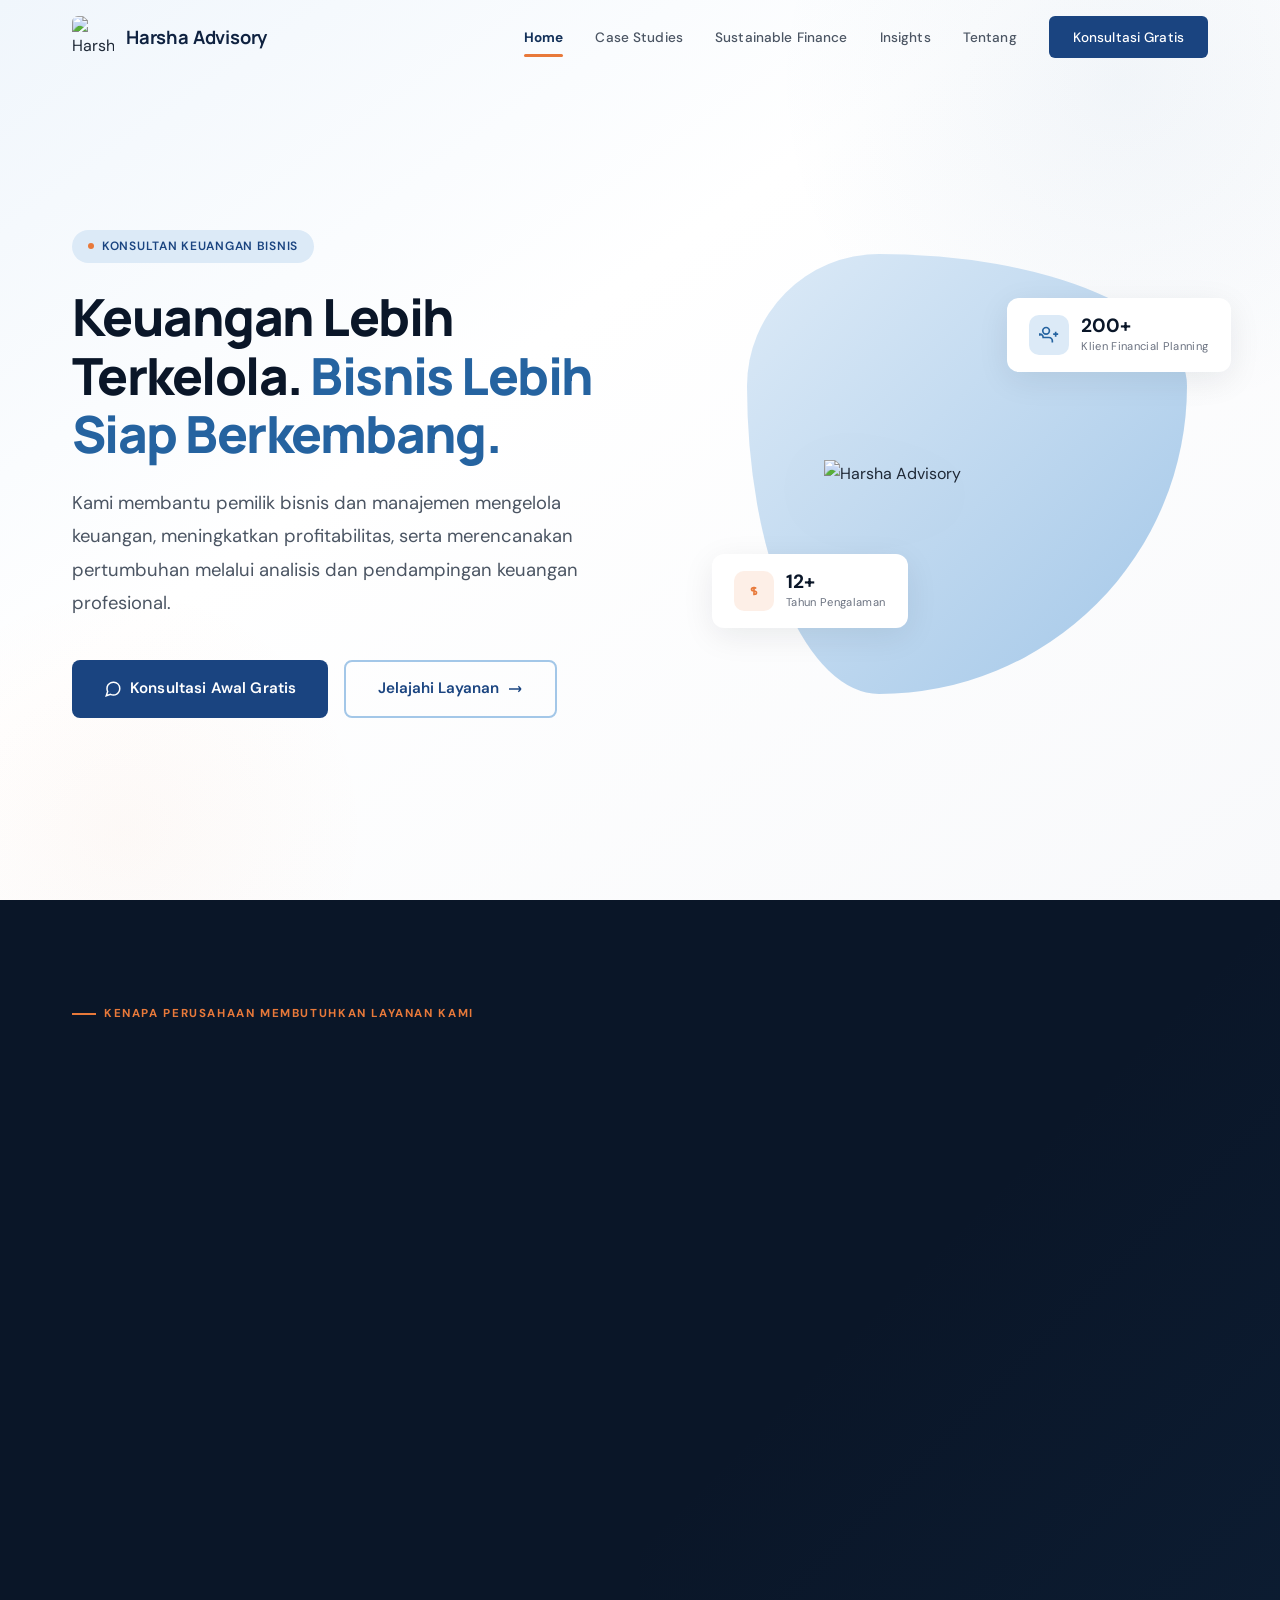
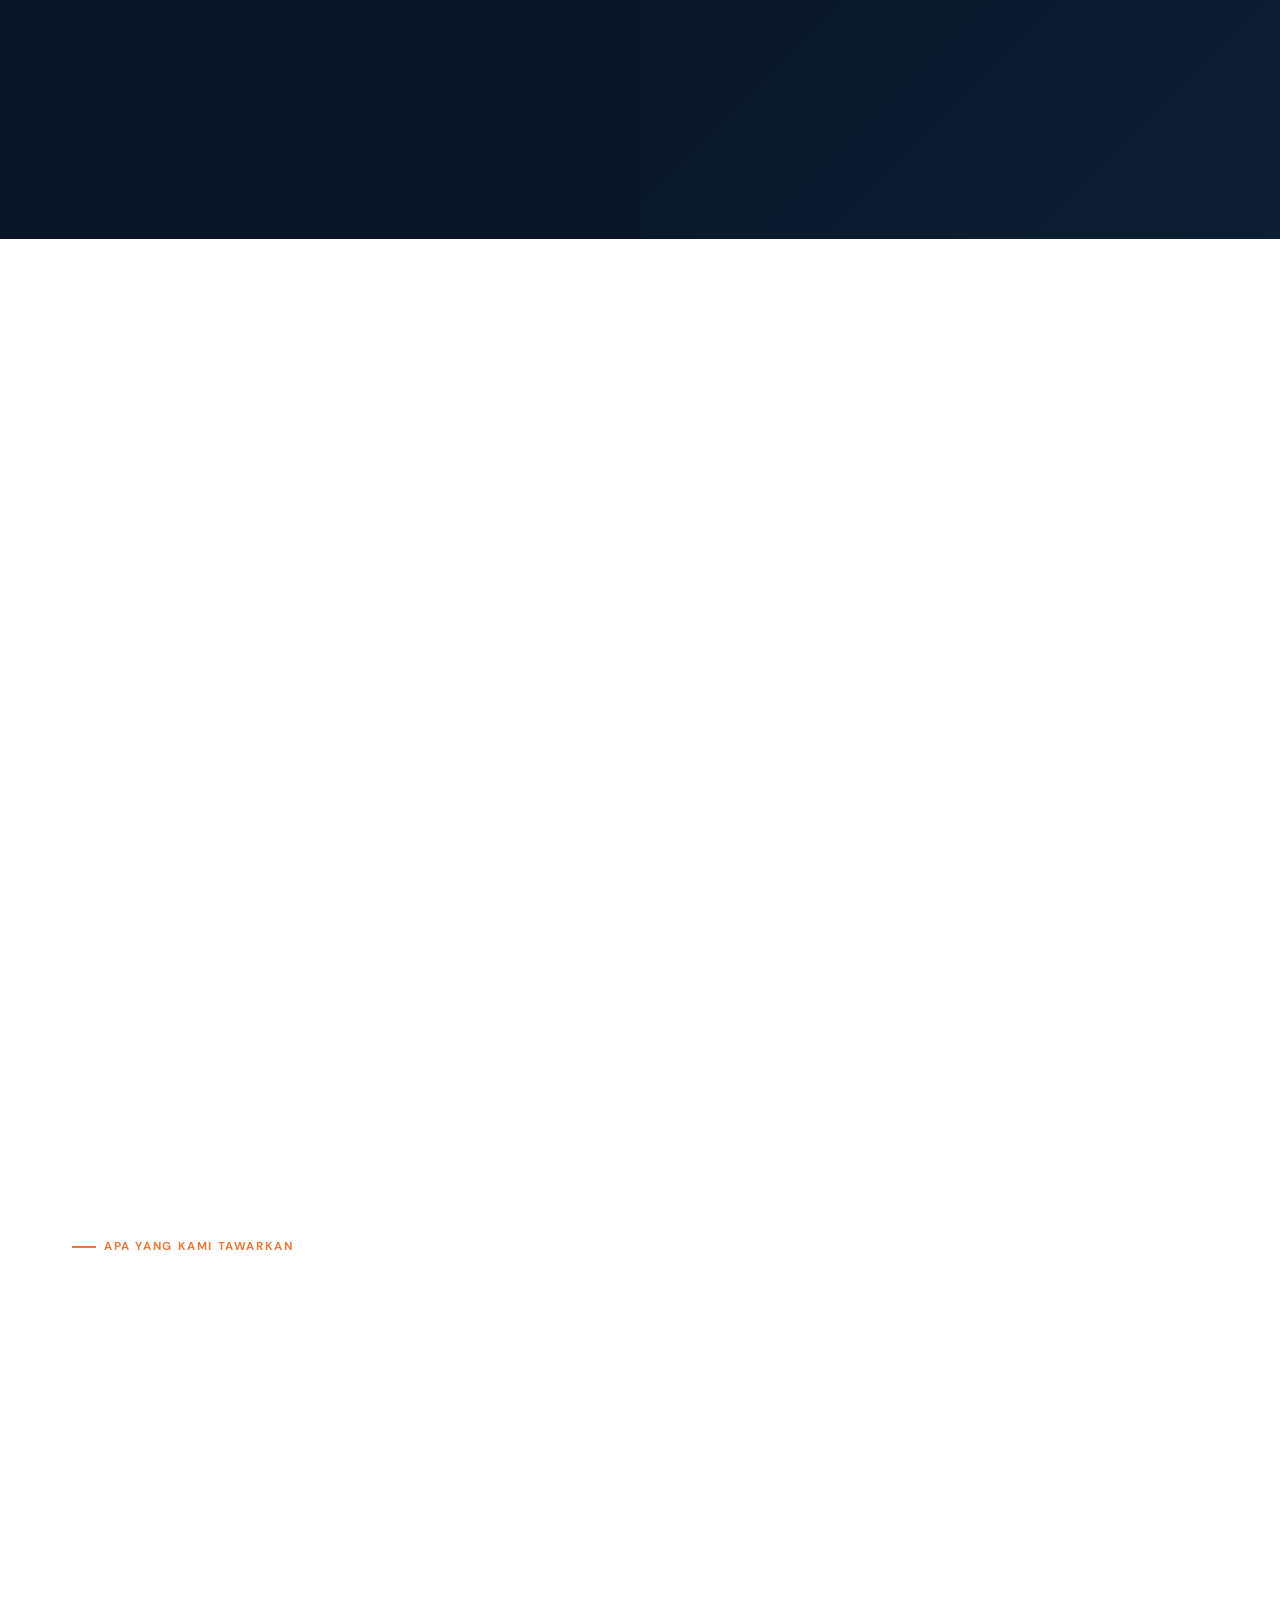
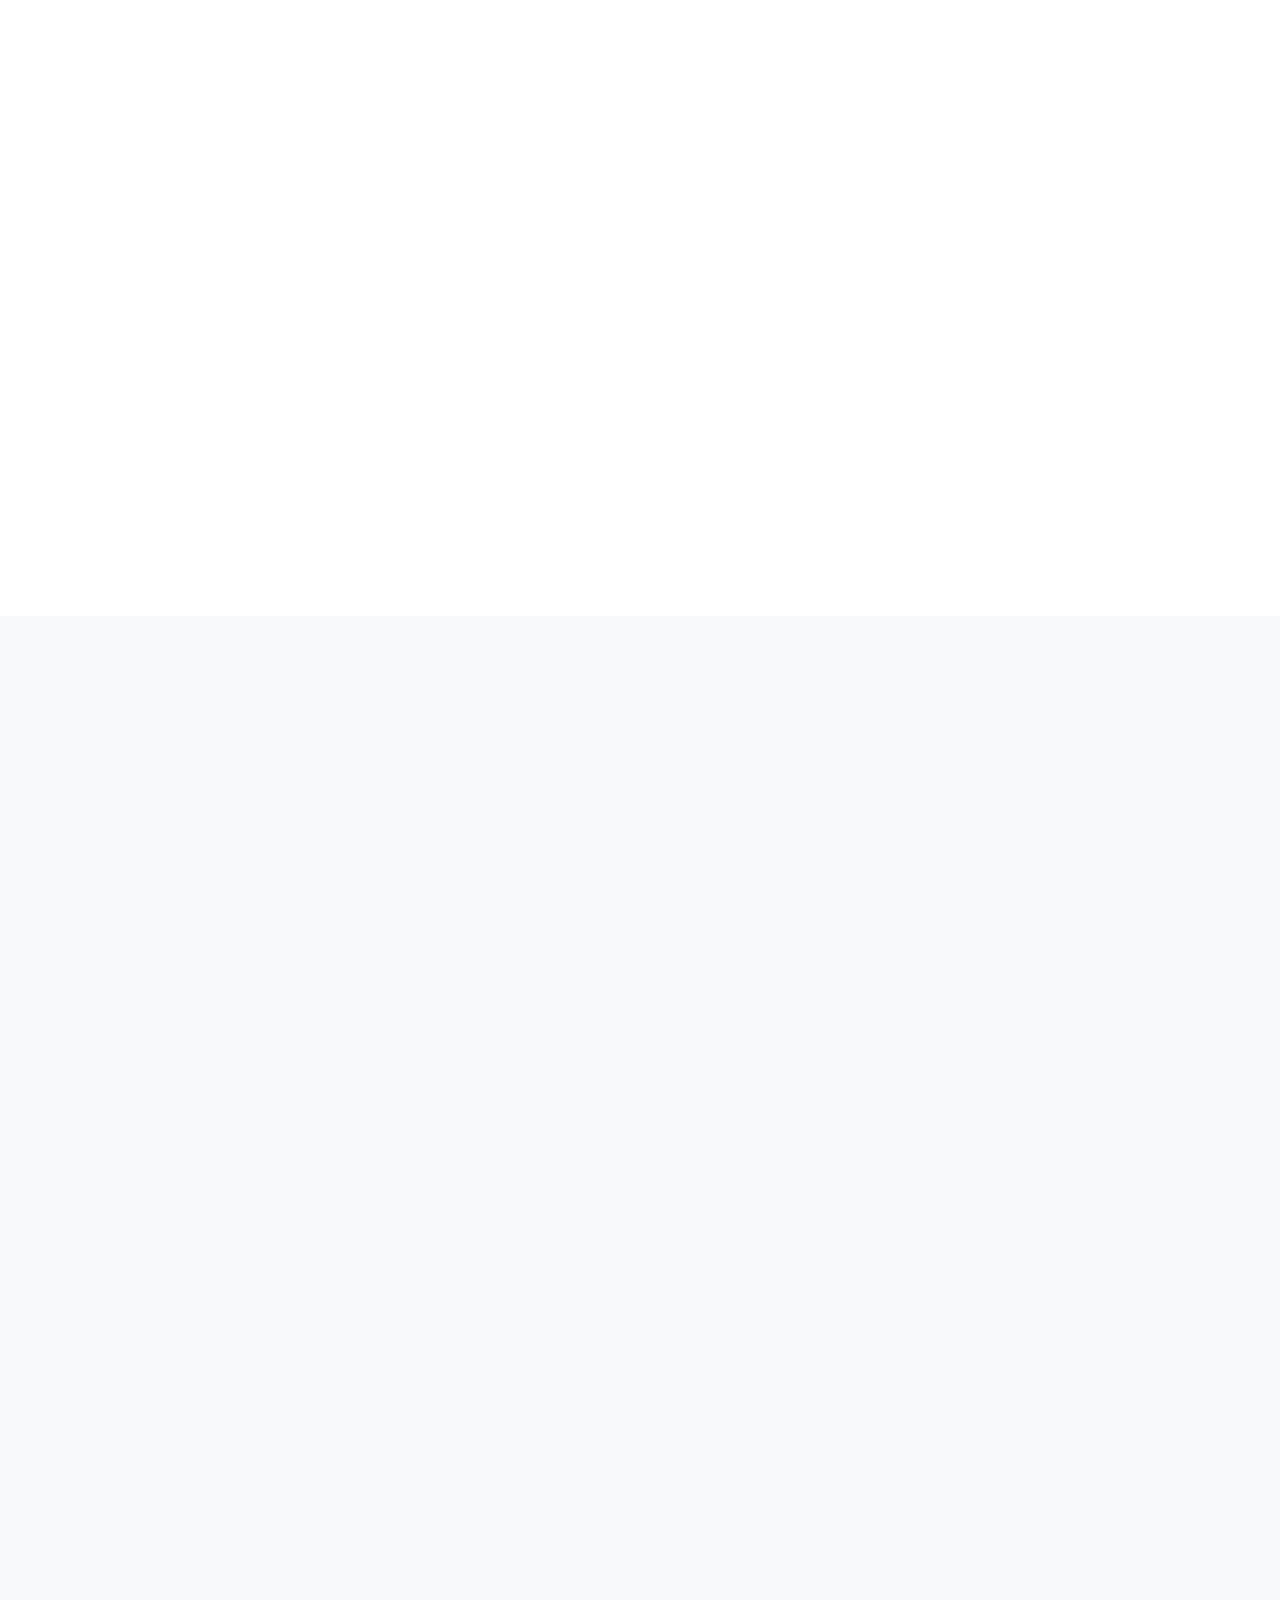
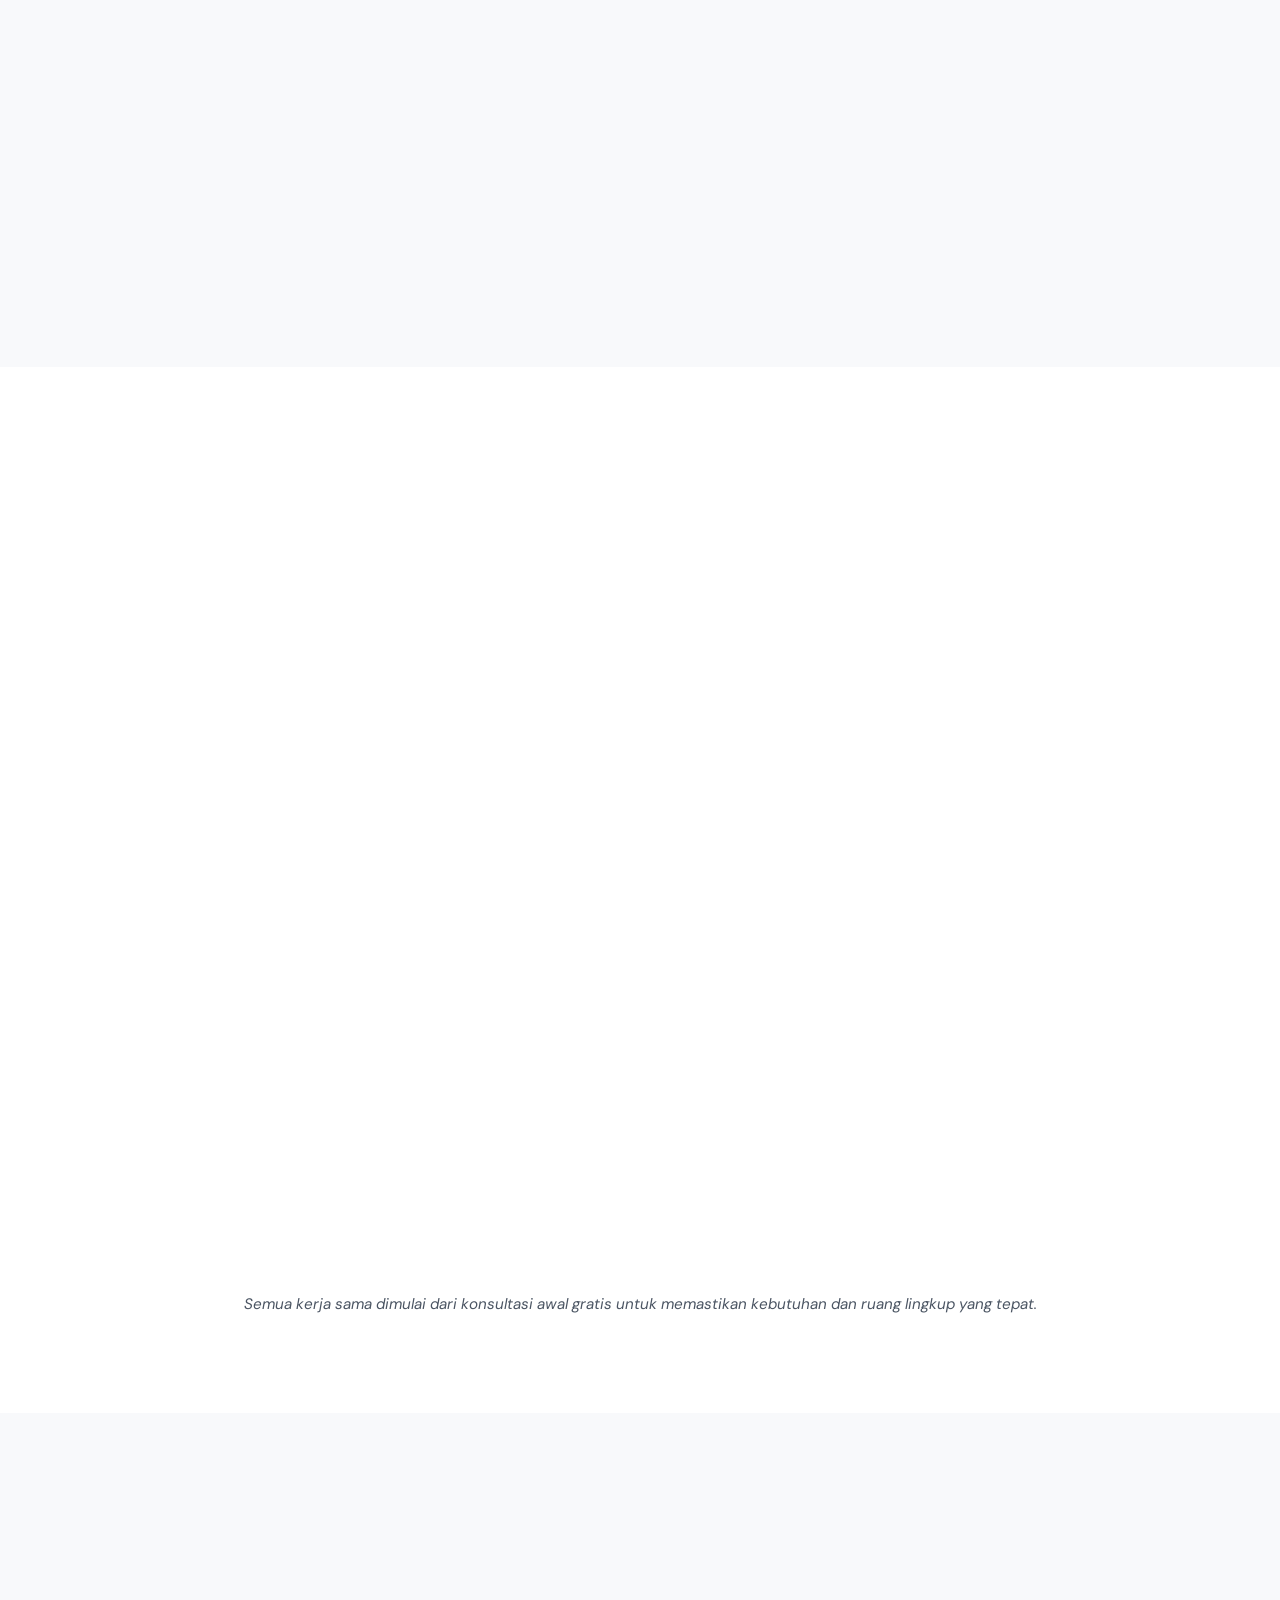
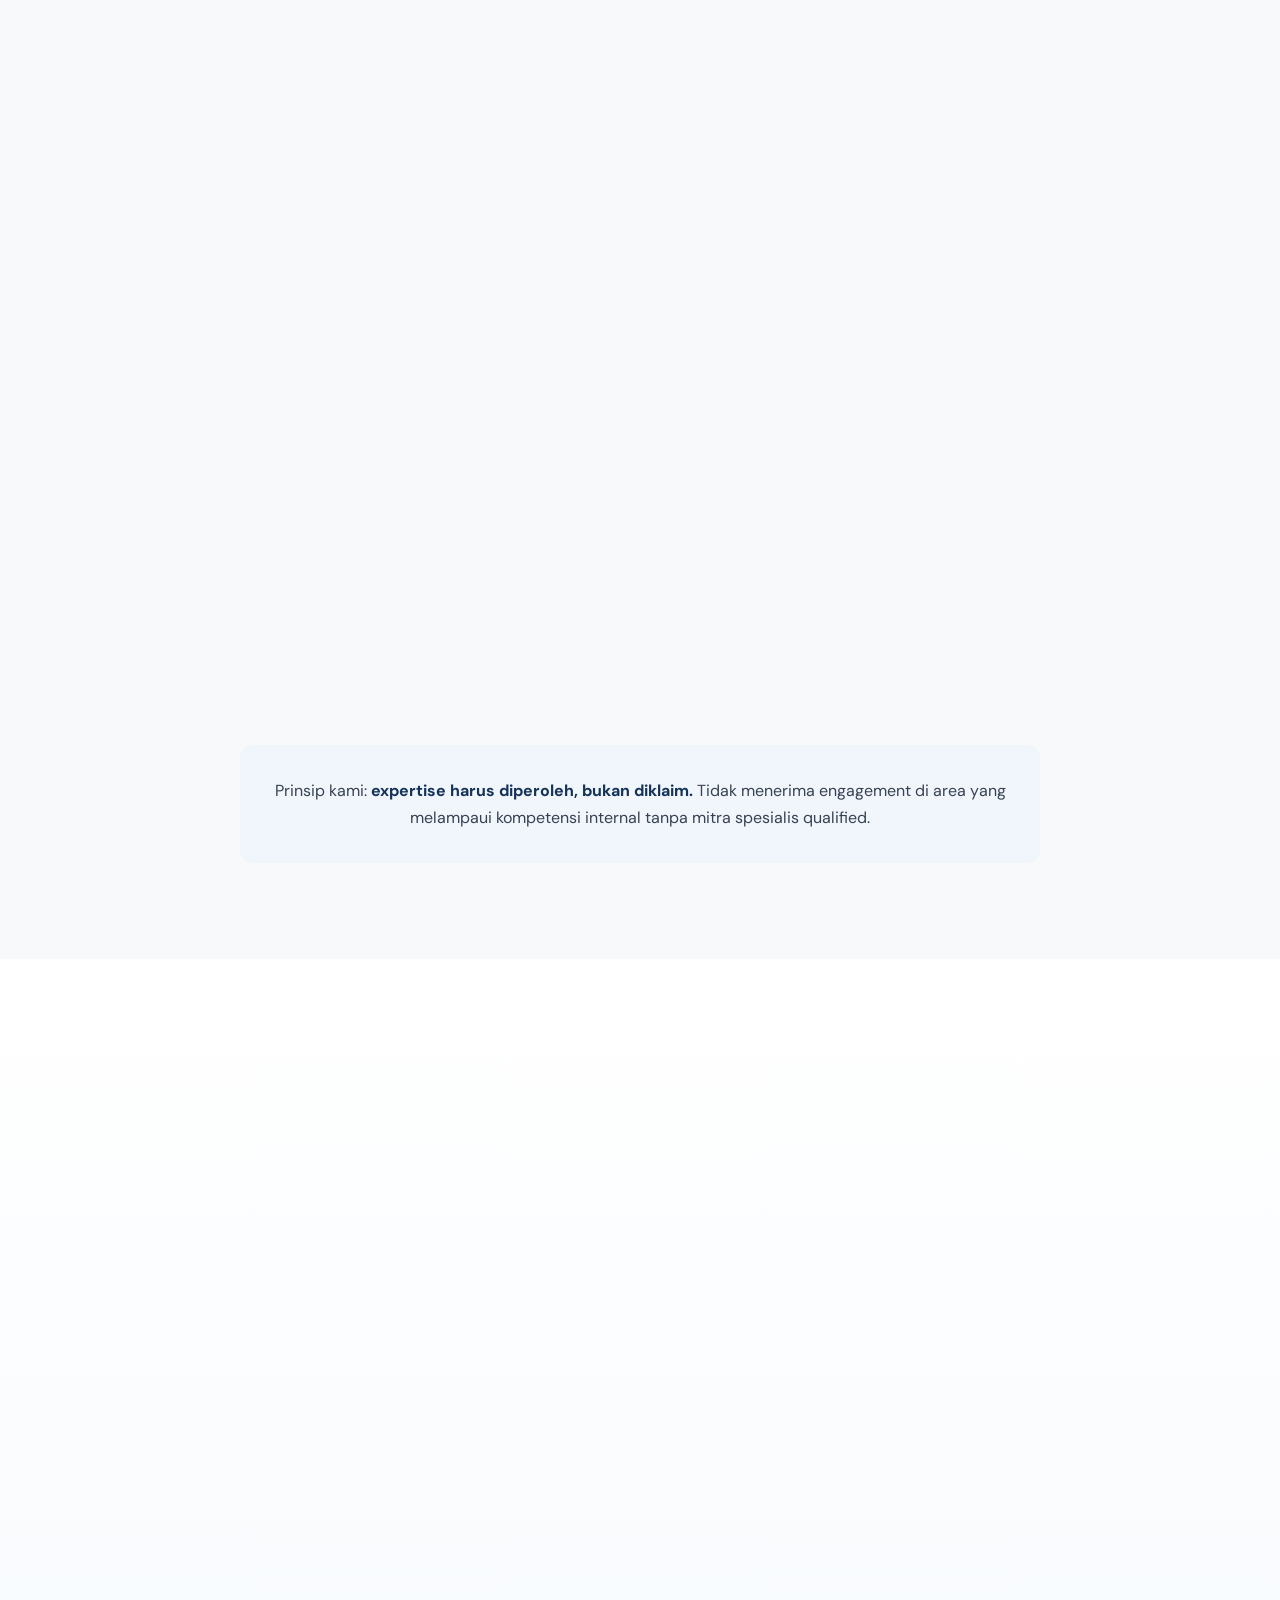
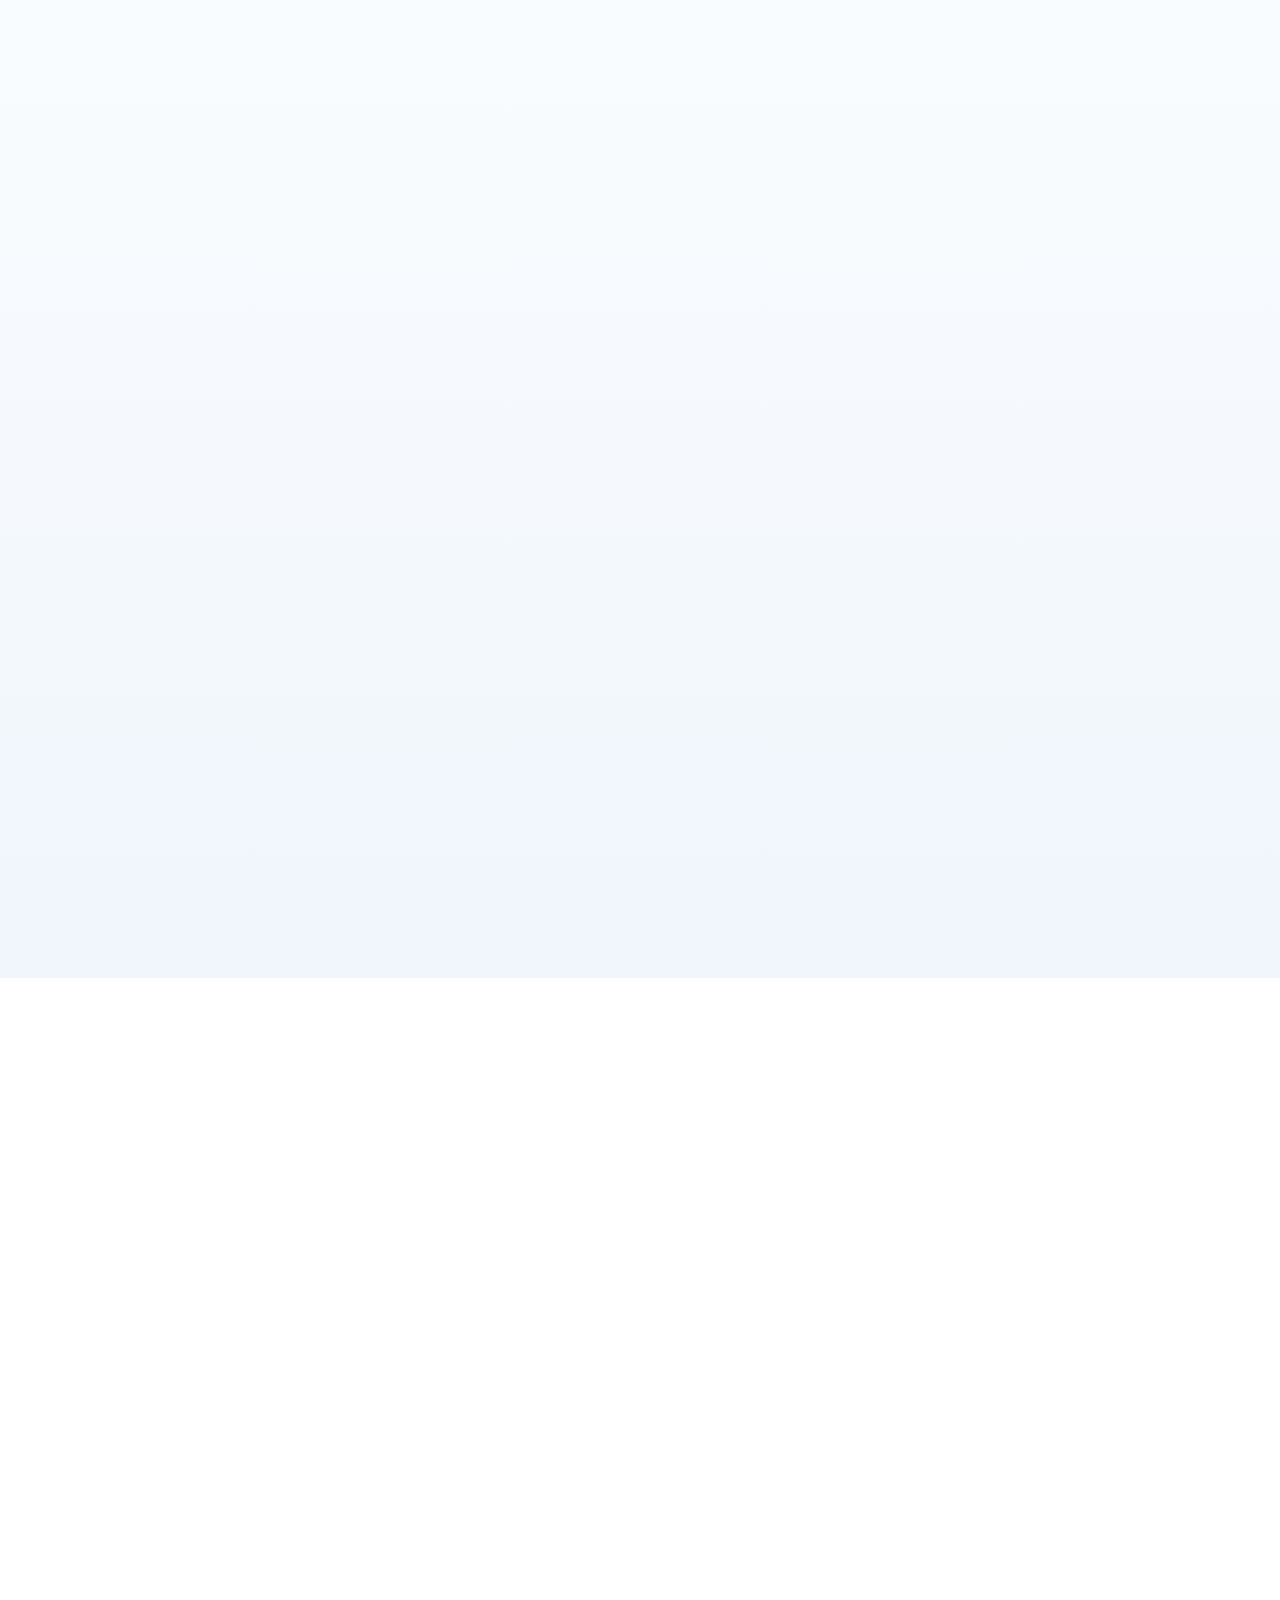
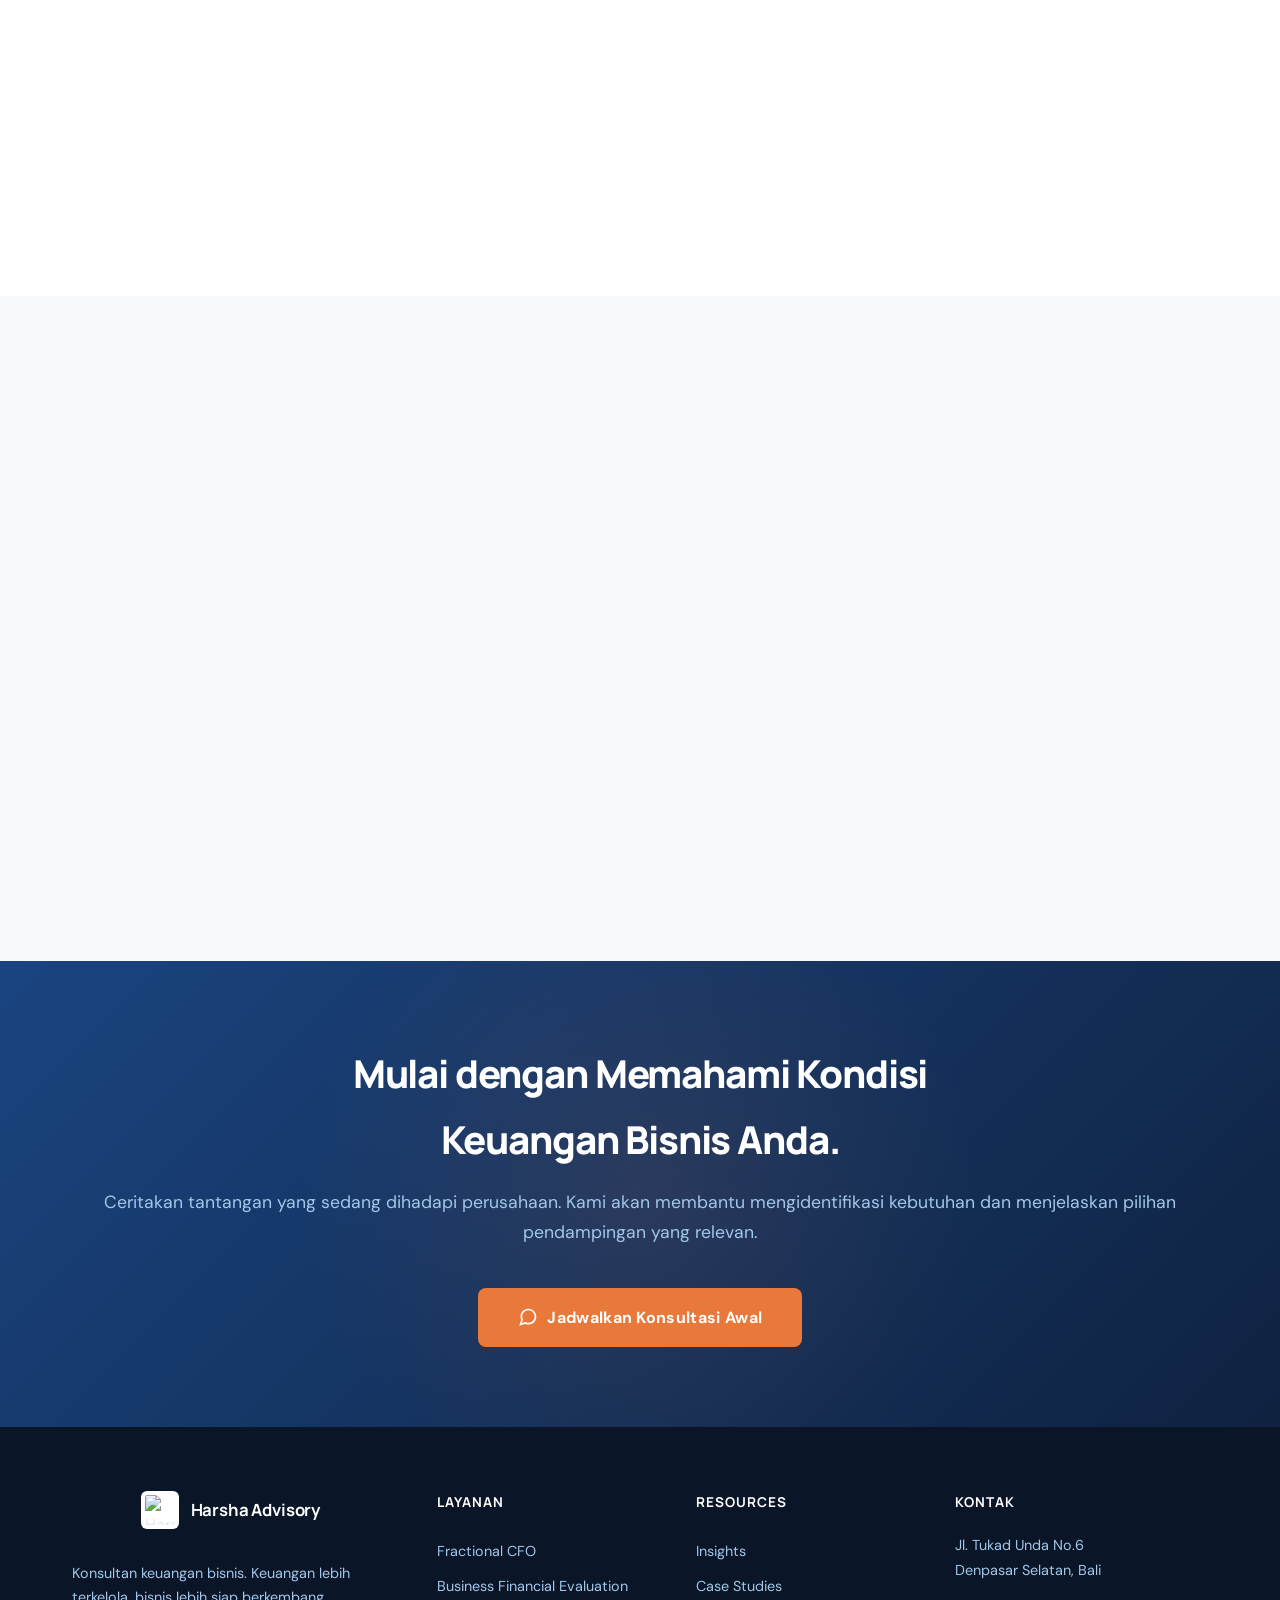
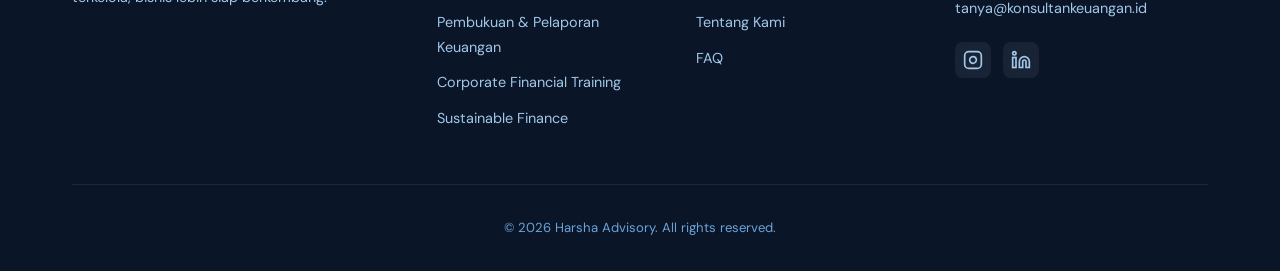
==== index.html @ 5cbbdb71 "Terapkan review copywriting dan ganti link konsultasi ke WhatsApp - Ganti semua link Calendly dengan" ====
<!DOCTYPE html>
<html lang="id">
<head>
  <meta charset="UTF-8">
  <meta name="viewport" content="width=device-width, initial-scale=1.0">
  <title>Harsha Advisory | Konsultan Keuangan Bisnis</title>
  <meta name="description" content="Keuangan lebih terkelola, bisnis lebih siap berkembang. Harsha Advisory membantu pemilik bisnis dan manajemen melalui Fractional CFO, evaluasi keuangan bisnis, pembukuan, dan pelatihan keuangan.">
  <link rel="icon" href="assets/logo.png" type="image/png">
  <link rel="icon" type="image/png" sizes="32x32" href="/assets/favicon.png">
  <link rel="shortcut icon" href="/favicon.ico">
  <link rel="apple-touch-icon" href="/assets/favicon.png">
  <meta property="og:image" content="https://konsultankeuangan.id/assets/logo.png">
  <meta name="theme-color" content="#ffffff">
  <link rel="preconnect" href="https://fonts.googleapis.com">
  <link rel="preconnect" href="https://fonts.gstatic.com" crossorigin>
  <link href="https://fonts.googleapis.com/css2?family=DM+Sans:ital,opsz,wght@0,9..40,300;0,9..40,400;0,9..40,500;0,9..40,600;0,9..40,700;1,9..40,400&family=Manrope:wght@300;400;500;600;700;800&display=swap" rel="stylesheet">
  <link rel="stylesheet" href="styles.css">
  <link rel="canonical" href="https://konsultankeuangan.id/">
  <meta property="og:title" content="Harsha Advisory | Konsultan Keuangan Bisnis">
  <meta property="og:description" content="Keuangan lebih terkelola. Bisnis lebih siap berkembang.">
  <meta property="og:type" content="website">
  <meta property="og:url" content="https://konsultankeuangan.id/">
  <meta property="og:image" content="https://konsultankeuangan.id/assets/logo.png">
  <meta name="google-site-verification" content="jmkiCpikYeTn6lvK6ahbdeN8ChffgprwPAnVHjPJRmo" />
</head>
<body>

  <!-- NAVBAR -->
  <nav class="nav" id="nav">
    <div class="nav-inner">
      <a href="/" class="nav-logo">
        <img src="assets/logo.png" alt="Harsha Advisory">
        <div class="nav-logo-text">Harsha <span>Advisory</span></div>
      </a>
      <div class="nav-links">
        <a href="/" class="active">Home</a>
        <a href="/case-studies/">Case Studies</a>
        <a href="/sustainable-finance/">Sustainable Finance</a>
        <a href="/insights/">Insights</a>
        <a href="/tentang/">Tentang</a>
        <a href="https://wa.me/6289673144112?text=Halo%20Harsha%20Advisory%2C%20saya%20ingin%20konsultasi%20tentang%20keuangan%20bisnis%20saya." target="_blank" rel="noopener" class="nav-cta">Konsultasi Gratis</a>
      </div>
      <button class="nav-mobile" aria-label="Buka menu">
        <svg fill="none" stroke="currentColor" stroke-width="2" viewBox="0 0 24 24">
          <path d="M4 6h16M4 12h16M4 18h16"/>
        </svg>
      </button>
    </div>
  </nav>

  <!-- HERO -->
  <section class="hero">
    <div class="hero-inner">
      <div class="hero-content">
        <div class="hero-badge">Konsultan Keuangan Bisnis</div>
        <h1>Keuangan Lebih Terkelola. <em>Bisnis Lebih Siap Berkembang.</em></h1>
        <p>Kami membantu pemilik bisnis dan manajemen mengelola keuangan, meningkatkan profitabilitas, serta merencanakan pertumbuhan melalui analisis dan pendampingan keuangan profesional.</p>
        <div class="hero-buttons">
          <a href="https://wa.me/6289673144112?text=Halo%20Harsha%20Advisory%2C%20saya%20ingin%20konsultasi%20tentang%20keuangan%20bisnis%20saya." target="_blank" rel="noopener" class="btn-primary">
            <svg width="18" height="18" fill="none" stroke="currentColor" stroke-width="2" viewBox="0 0 24 24"><path d="M21 11.5a8.38 8.38 0 01-.9 3.8 8.5 8.5 0 01-7.6 4.7 8.38 8.38 0 01-3.8-.9L3 21l1.9-5.7a8.38 8.38 0 01-.9-3.8 8.5 8.5 0 014.7-7.6 8.38 8.38 0 013.8-.9h.5a8.48 8.48 0 018 8v.5z"/></svg>
            Konsultasi Awal Gratis
          </a>
          <a href="#services" class="btn-secondary">
            Jelajahi Layanan
            <svg width="16" height="16" fill="none" stroke="currentColor" stroke-width="2" viewBox="0 0 24 24"><path d="M17 8l4 4m0 0l-4 4m4-4H3"/></svg>
          </a>
        </div>
      </div>
      <div class="hero-visual">
        <div class="hero-graphic">
          <div class="hero-graphic-bg">
            <img src="assets/logo.png" alt="Harsha Advisory">
          </div>
          <div class="hero-stat s1">
            <div class="hero-stat-icon blue">
              <svg width="20" height="20" fill="none" stroke="currentColor" stroke-width="2" viewBox="0 0 24 24"><path d="M16 21v-2a4 4 0 00-4-4H5a4 4 0 00-4-4v2"/><circle cx="8.5" cy="7" r="4"/><path d="M20 8v6M23 11h-6"/></svg>
            </div>
            <div>
              <div class="hero-stat-num">200+</div>
              <div class="hero-stat-label">Klien Financial Planning</div>
            </div>
          </div>
          <div class="hero-stat s2">
            <div class="hero-stat-icon orange">
              <svg width="20" height="20" fill="none" stroke="currentColor" stroke-width="2" viewBox="0 0 24 24"><path d="M12 8c-1.657 0-3 .895-3 2s1.343 2 3 2 3 .895 3 2-1.343 2-3 2m0-8c1.11 0 2.08.402 2.599 1M12 8V7m0 1v8m0 0v1"/></svg>
            </div>
            <div>
              <div class="hero-stat-num">12+</div>
              <div class="hero-stat-label">Tahun Pengalaman</div>
            </div>
          </div>
        </div>
      </div>
    </div>
  </section>

  <!-- PROBLEM -->
  <section class="problem" id="problem">
    <div class="container">
      <div class="section-label">Kenapa Perusahaan Membutuhkan Layanan Kami</div>
      <div class="problem-grid">
        <div class="problem-content fade-up">
          <h2 class="section-title">Penjualan Meningkat, Tapi Apakah Keuangan Bisnis Anda Sudah Sehat?</h2>
          <p>Omzet meningkat belum tentu membuat bisnis semakin menguntungkan. Tanpa pengelolaan keuangan yang baik, kenaikan biaya, arus kas yang ketat, dan keputusan investasi yang kurang tepat dapat menghambat pertumbuhan.</p>
          <p><strong>Kami membantu Anda memahami kondisi keuangan dan menentukan prioritas yang perlu diperbaiki.</strong></p>
        </div>
        <div class="pain-points fade-up">
          <div class="pain-item"><div class="pain-num">1</div><p><strong>Laporan Keuangan Belum Bisa Diandalkan</strong>Laporan ada, tapi manajemen belum yakin angkanya benar.</p></div>
          <div class="pain-item"><div class="pain-num">2</div><p><strong>Omzet Tinggi, Arus Kas Tetap Ketat</strong>Penjualan terlihat besar, tapi kas selalu terasa pas-pasan.</p></div>
          <div class="pain-item"><div class="pain-num">3</div><p><strong>Keuntungan Bisnis Belum Terukur</strong>Sulit menjawab dengan pasti: bulan ini untung atau rugi?</p></div>
          <div class="pain-item"><div class="pain-num">4</div><p><strong>Rencana Ekspansi Belum Didukung Perhitungan</strong>Ingin ekspansi atau mengajukan pinjaman, tapi dokumen dan proyeksi keuangannya belum siap.</p></div>
          <div class="pain-item pain-item-hr"><div class="pain-num">+</div><p><span class="pain-tag">Untuk HR &amp; Manajemen SDM</span><strong>Karyawan Membutuhkan Edukasi Keuangan</strong>Tekanan keuangan pribadi karyawan, seperti seringnya permintaan kasbon, dapat dibantu melalui program edukasi keuangan.</p></div>
        </div>
      </div>
    </div>
  </section>

  <!-- VALUE PROPOSITION -->
  <section class="value-prop">
    <div class="container">
      <div class="solution-header fade-up">
        <div class="section-label">Manfaat Layanan</div>
        <h2 class="section-title">Solusi Keuangan yang Mendukung Pertumbuhan Bisnis</h2>
        <p class="section-desc">Dari memahami kondisi keuangan hingga menjalankan perbaikan, kami mendampingi setiap langkahnya.</p>
      </div>
      <div class="vp-grid">
        <div class="vp-card fade-up">
          <div class="vp-icon"><svg width="28" height="28" fill="none" stroke="currentColor" stroke-width="2" viewBox="0 0 24 24"><path d="M9 12l2 2 4-4m6 2a9 9 0 11-18 0 9 9 0 0118 0z"/></svg></div>
          <div class="vp-label">Evaluasi Kondisi Keuangan</div>
          <p>Pahami profitabilitas, arus kas, dan risiko finansial yang perlu mendapat perhatian.</p>
        </div>
        <div class="vp-card fade-up">
          <div class="vp-icon"><svg width="28" height="28" fill="none" stroke="currentColor" stroke-width="2" viewBox="0 0 24 24"><path d="M13 7h8m0 0v8m0-8l-8 8-4-4-6 6"/></svg></div>
          <div class="vp-label">Rekomendasi yang Dapat Dijalankan</div>
          <p>Dapatkan analisis dan prioritas perbaikan untuk mendukung keputusan manajemen.</p>
        </div>
        <div class="vp-card highlight fade-up">
          <div class="vp-icon"><svg width="28" height="28" fill="none" stroke="currentColor" stroke-width="2" viewBox="0 0 24 24"><path d="M5 3v4M3 5h4M6 17v4m-2-2h4m5-16l2.286 6.857L21 12l-5.714 2.143L13 21l-2.286-6.857L5 12l5.714-2.143L13 3z"/></svg></div>
          <div class="vp-label">Pendampingan dan Pengembangan Tim</div>
          <p>Perkuat pengelolaan keuangan perusahaan serta pemahaman finansial manajemen dan karyawan melalui layanan yang sesuai kebutuhan.</p>
        </div>
      </div>
      <div class="vp-cfo-note fade-up">
        <strong>Butuh pendampingan rutin?</strong> Layanan Fractional CFO tersedia mulai Rp5 juta per bulan dengan kerja sama minimal 3 bulan, untuk pengelolaan arus kas, profitabilitas, proyeksi, dan keputusan penting tanpa merekrut CFO penuh waktu.
      </div>
    </div>
  </section>

  <!-- SERVICES -->
  <section class="services" id="services">
    <div class="container">
      <div class="section-label">Apa yang Kami Tawarkan</div>
      <h2 class="section-title fade-up">Layanan Keuangan untuk Kebutuhan Bisnis Anda</h2>
      <p class="section-desc fade-up">Mulai dari pengelolaan laporan keuangan hingga pendampingan keputusan strategis, Harsha Advisory menyediakan layanan yang dapat disesuaikan dengan kebutuhan dan tahap perkembangan bisnis Anda.</p>
      <div class="services-grid services-4">
        <div class="service-card fade-up">
          <div class="service-icon"><svg width="24" height="24" fill="none" stroke="currentColor" stroke-width="2" viewBox="0 0 24 24"><path d="M12 8c-1.657 0-3 .895-3 2s1.343 2 3 2 3 .895 3 2-1.343 2-3 2m0-8c1.11 0 2.08.402 2.599 1L15 4m-3 4V3m0 18v-3m0 0c-1.11 0-2.08-.402-2.599-1L9 16"/></svg></div>
          <div class="service-label">A</div>
          <h3>Fractional CFO</h3>
          <p>Pendampingan keuangan strategis untuk pengelolaan arus kas, profitabilitas, proyeksi, dan keputusan penting perusahaan tanpa merekrut CFO penuh waktu.</p>
        </div>
        <div class="service-card fade-up">
          <div class="service-icon"><svg width="24" height="24" fill="none" stroke="currentColor" stroke-width="2" viewBox="0 0 24 24"><path d="M9 19v-6a2 2 0 00-2-2H5a2 2 0 00-2 2v6a2 2 0 002 2h2a2 2 0 002-2zm0 0V9a2 2 0 012-2h2a2 2 0 012 2v10m-6 0a2 2 0 002 2h2a2 2 0 002-2m0 0V5a2 2 0 012-2h2a2 2 0 012 2v14a2 2 0 01-2 2h-2a2 2 0 01-2-2z"/></svg></div>
          <div class="service-label">B</div>
          <h3>Business Financial Evaluation</h3>
          <p>Evaluasi kondisi keuangan untuk menemukan risiko, peluang perbaikan, dan prioritas bisnis.</p>
        </div>
        <div class="service-card fade-up">
          <div class="service-icon"><svg width="24" height="24" fill="none" stroke="currentColor" stroke-width="2" viewBox="0 0 24 24"><path d="M9 12h6m-6 4h6m2 5H7a2 2 0 01-2-2V5a2 2 0 012-2h5.586a1 1 0 01.707.293l5.414 5.414a1 1 0 01.293.707V19a2 2 0 01-2 2z"/></svg></div>
          <div class="service-label">C</div>
          <h3>Pembukuan &amp; Pelaporan Keuangan</h3>
          <p>Membantu bisnis memiliki catatan dan laporan keuangan yang lebih rapi, konsisten, dan siap digunakan manajemen.</p>
        </div>
        <div class="service-card fade-up">
          <div class="service-icon"><svg width="24" height="24" fill="none" stroke="currentColor" stroke-width="2" viewBox="0 0 24 24"><path d="M17 20h5v-2a3 3 0 00-5.356-1.857M17 20H7m10 0v-2c0-.656-.126-1.283-.356-1.857M7 20H2v-2a3 3 0 015.356-1.857M7 20v-2c0-.656.126-1.283.356-1.857m0 0a5.002 5.002 0 019.288 0M15 7a3 3 0 11-6 0 3 3 0 016 0z"/></svg></div>
          <div class="service-label">D</div>
          <h3>Corporate Financial Training</h3>
          <p>Program edukasi keuangan bagi manajemen dan karyawan yang disesuaikan dengan kebutuhan perusahaan.</p>
        </div>
      </div>
      <div class="services-cta fade-up">
        <p>Setiap kerja sama dimulai dari konsultasi awal untuk menentukan ruang lingkup yang paling relevan dengan kondisi perusahaan Anda.</p>
        <a href="https://wa.me/6289673144112?text=Halo%20Harsha%20Advisory%2C%20saya%20ingin%20konsultasi%20tentang%20keuangan%20bisnis%20saya." target="_blank" rel="noopener" class="btn-primary">
          Diskusikan Kebutuhan Anda
          <svg width="16" height="16" fill="none" stroke="currentColor" stroke-width="2" viewBox="0 0 24 24"><path d="M17 8l4 4m0 0l-4 4m4-4H3"/></svg>
        </a>
      </div>
    </div>
  </section>

  <!-- METHODOLOGY -->
  <section class="methodology" id="methodology">
    <div class="container">
      <div class="solution-header fade-up">
        <div class="section-label">Pendekatan Kami</div>
        <h2 class="section-title">Pendekatan yang Jelas. Rekomendasi yang Bisa Dijalankan.</h2>
        <p class="section-desc">Setiap bisnis memiliki tantangan yang berbeda. Karena itu, kami memulai dengan memahami kebutuhan perusahaan, menganalisis data yang relevan, lalu menyusun rekomendasi yang dapat diterapkan.</p>
      </div>
      <div class="methodology-list">
        <div class="method-item fade-up">
          <div class="method-num">01</div>
          <div class="method-content">
            <h3>Memahami Kebutuhan Bisnis</h3>
            <p>Diskusi awal untuk memahami kondisi bisnis, kendala, dan hasil yang diharapkan. Sebelum menjanjikan apa pun, kami pastikan kebutuhan Anda sesuai dengan keahlian kami.</p>
          </div>
        </div>
        <div class="method-item fade-up">
          <div class="method-num">02</div>
          <div class="method-content">
            <h3>Menyusun Pendekatan</h3>
            <p>Pendekatan disusun khusus untuk perusahaan Anda, bukan templat umum. Setiap analisis disesuaikan dengan konteks bisnis, skala perusahaan, dan tujuan yang ingin dicapai.</p>
          </div>
        </div>
        <div class="method-item fade-up">
          <div class="method-num">03</div>
          <div class="method-content">
            <h3>Evaluasi dan Analisis</h3>
            <p>Pekerjaan dijalankan dengan dokumentasi yang lengkap dan laporan perkembangan berkala, sehingga Anda selalu tahu apa yang sedang dikerjakan dan langkah berikutnya.</p>
          </div>
        </div>
        <div class="method-item fade-up">
          <div class="method-num">04</div>
          <div class="method-content">
            <h3>Rekomendasi dan Prioritas</h3>
            <p>Rekomendasi disusun berdasarkan prioritas dan dilengkapi rencana pelaksanaan. Bukan laporan tebal yang hanya disimpan, tapi langkah yang bisa segera dijalankan.</p>
          </div>
        </div>
        <div class="method-item fade-up">
          <div class="method-num">05</div>
          <div class="method-content">
            <h3>Pendampingan Implementasi <span class="optional-tag">opsional</span></h3>
            <p>Pendampingan saat rekomendasi dijalankan, jika diperlukan. Sebagian klien membutuhkan bantuan implementasi, sebagian cukup dengan rencana kerja.</p>
          </div>
        </div>
      </div>
    </div>
  </section>

  <!-- ENGAGEMENT MODEL -->
  <section class="engagement-model">
    <div class="container">
      <div class="solution-header fade-up">
        <div class="section-label">Cara Kami Bekerja Sama</div>
        <h2 class="section-title">Pilihan Kerja Sama Sesuai Kebutuhan Perusahaan</h2>
        <p class="section-desc">Pilih bentuk kerja sama yang paling sesuai dengan kebutuhan dan ritme perusahaan Anda.</p>
      </div>
      <div class="engagement-grid">
        <div class="engagement-card fade-up">
          <div class="engagement-icon"><svg width="32" height="32" fill="none" stroke="currentColor" stroke-width="1.8" viewBox="0 0 24 24"><path d="M9 5H7a2 2 0 00-2 2v12a2 2 0 002 2h10a2 2 0 002-2V7a2 2 0 00-2-2h-2M9 5a2 2 0 002 2h2a2 2 0 002-2M9 5a2 2 0 012-2h2a2 2 0 012 2m-6 9l2 2 4-4"/></svg></div>
          <h3>Konsultasi Berbasis Proyek</h3>
          <p class="engagement-desc">Cocok untuk kebutuhan khusus seperti evaluasi finansial, studi kelayakan, atau analisis keputusan investasi.</p>
          <ul class="engagement-features">
            <li>Ruang lingkup dan jadwal disepakati di awal</li>
            <li>Durasi: 2 minggu – 3 bulan</li>
            <li>Biaya: sesuai ruang lingkup pekerjaan</li>
          </ul>
        </div>
        <div class="engagement-card highlight fade-up">
          <div class="engagement-icon"><svg width="32" height="32" fill="none" stroke="currentColor" stroke-width="1.8" viewBox="0 0 24 24"><path d="M12 8v4l3 3m6-3a9 9 0 11-18 0 9 9 0 0118 0z"/></svg></div>
          <h3>Pendampingan Keuangan Berkala</h3>
          <p class="engagement-desc">Dukungan profesional berkelanjutan untuk evaluasi kinerja, perencanaan keuangan, dan pengambilan keputusan manajemen.</p>
          <ul class="engagement-features">
            <li>Cocok untuk: Fractional CFO dan evaluasi kinerja berkala</li>
            <li>Durasi: kerja sama minimal 3 bulan</li>
            <li>Biaya: Fractional CFO mulai Rp5 juta per bulan</li>
          </ul>
        </div>
        <div class="engagement-card fade-up">
          <div class="engagement-icon"><svg width="32" height="32" fill="none" stroke="currentColor" stroke-width="1.8" viewBox="0 0 24 24"><path d="M13 10V3L4 14h7v7l9-11h-7z"/></svg></div>
          <h3>Proyek dan Pendampingan Lanjutan</h3>
          <p class="engagement-desc">Dimulai dari evaluasi atau perbaikan sistem, dilanjutkan dengan pendampingan implementasi sesuai kebutuhan.</p>
          <ul class="engagement-features">
            <li>Cocok untuk: perbaikan keuangan bertahap</li>
            <li>Durasi: proyek awal, lalu pendampingan berkala</li>
            <li>Biaya: kombinasi biaya proyek dan pendampingan</li>
          </ul>
        </div>
      </div>
      <p class="engagement-note">Semua kerja sama dimulai dari konsultasi awal gratis untuk memastikan kebutuhan dan ruang lingkup yang tepat.</p>
    </div>
  </section>

  <!-- WHAT WE DON'T DO -->
  <section class="what-we-dont">
    <div class="container">
      <div class="solution-header fade-up">
        <div class="section-label">Transparansi</div>
        <h2 class="section-title">Batasan Layanan Kami</h2>
        <p class="section-desc">Untuk transparansi, berikut layanan yang <strong>tidak kami sediakan secara solo</strong>. Kami bermitra dengan spesialis qualified untuk area-area di bawah ini.</p>
      </div>
      <div class="wwd-grid">
        <div class="wwd-item fade-up">
          <div class="wwd-icon"><svg width="22" height="22" fill="none" stroke="currentColor" stroke-width="2" viewBox="0 0 24 24"><path d="M9 12l2 2 4-4m6 2a9 9 0 11-18 0 9 9 0 0118 0z"/></svg></div>
          <div>
            <h4>Audit Statutory &amp; Assurance</h4>
            <p>Domain akuntan publik bersertifikat (KAP). Kami komplementer, banyak klien kami punya KAP untuk audit tahunan dan menggunakan layanan kami untuk evaluasi strategis.</p>
          </div>
        </div>
        <div class="wwd-item fade-up">
          <div class="wwd-icon"><svg width="22" height="22" fill="none" stroke="currentColor" stroke-width="2" viewBox="0 0 24 24"><path d="M9 12l2 2 4-4m6 2a9 9 0 11-18 0 9 9 0 0118 0z"/></svg></div>
          <div>
            <h4>Perpajakan Kompleks Lintas Yurisdiksi</h4>
            <p>Untuk pajak dasar (PPh 21, 23, 4(2), PPN reguler) termasuk dalam layanan Fractional CFO. Untuk transfer pricing, sengketa pajak, atau restrukturisasi, kami bermitra dengan konsultan pajak bersertifikat.</p>
          </div>
        </div>
        <div class="wwd-item fade-up">
          <div class="wwd-icon"><svg width="22" height="22" fill="none" stroke="currentColor" stroke-width="2" viewBox="0 0 24 24"><path d="M9 12l2 2 4-4m6 2a9 9 0 11-18 0 9 9 0 0118 0z"/></svg></div>
          <div>
            <h4>Legal Advisory</h4>
            <p>Kontrak, dispute, corporate restructuring legal, kami bermitra dengan pengacara korporat.</p>
          </div>
        </div>
        <div class="wwd-item fade-up">
          <div class="wwd-icon"><svg width="22" height="22" fill="none" stroke="currentColor" stroke-width="2" viewBox="0 0 24 24"><path d="M9 12l2 2 4-4m6 2a9 9 0 11-18 0 9 9 0 0118 0z"/></svg></div>
          <div>
            <h4>Full Sustainability Reporting</h4>
            <p>TCFD, GRI full disclosure, atau POJK 51 compliance comprehensive, kami terintegrasi dengan consultant ESG bersertifikat. <a href="/sustainable-finance/">Lihat pendekatan ESG kami →</a></p>
          </div>
        </div>
        <div class="wwd-item fade-up">
          <div class="wwd-icon"><svg width="22" height="22" fill="none" stroke="currentColor" stroke-width="2" viewBox="0 0 24 24"><path d="M9 12l2 2 4-4m6 2a9 9 0 11-18 0 9 9 0 0118 0z"/></svg></div>
          <div>
            <h4>Manajemen Investasi Diskresioner</h4>
            <p>Kami advisory only, kami bukan asset manager. Untuk mandate manajemen investasi, klien biasanya bekerja sama dengan manajer investasi atau private banker.</p>
          </div>
        </div>
      </div>
      <p class="wwd-note">Prinsip kami: <strong>expertise harus diperoleh, bukan diklaim.</strong> Tidak menerima engagement di area yang melampaui kompetensi internal tanpa mitra spesialis qualified.</p>
    </div>
  </section>

  <!-- QUANT FINANCE INSIGHT -->
  <section class="quant-section" id="quant">
    <div class="container">
      <div class="solution-header fade-up">
        <div class="section-label">Kapabilitas Tambahan: Quant Finance</div>
        <h2 class="section-title">Analisis Data untuk Keputusan Bisnis yang Lebih Tepat</h2>
        <p class="section-desc">Kami membantu manajemen menggunakan data keuangan untuk menyusun proyeksi, mengukur risiko, dan membandingkan berbagai skenario sebelum mengambil keputusan bisnis.</p>
      </div>

      <h3 class="quant-subtitle fade-up">Topik yang Dibahas</h3>
      <div class="quant-topics">
        <div class="quant-topic fade-up"><h4>Menggunakan Data untuk Menilai Pilihan Bisnis</h4><p>Bagaimana mengubah pertanyaan bisnis menjadi pertanyaan yang dapat dijawab dengan data.</p></div>
        <div class="quant-topic fade-up"><h4>Mengukur Risiko Keuangan</h4><p>Pengantar konsep volatilitas, korelasi, dan stress testing: diterjemahkan ke konteks bisnis.</p></div>
        <div class="quant-topic fade-up"><h4>Menyusun Proyeksi yang Lebih Realistis</h4><p>Mengapa proyeksi keuangan butuh confidence interval, bukan angka tunggal.</p></div>
        <div class="quant-topic fade-up"><h4>Menentukan Harga dan Margin</h4><p>Bagaimana institusi besar memutuskan harga, dan apa yang relevan untuk bisnis menengah.</p></div>
        <div class="quant-topic fade-up"><h4>Memanfaatkan AI untuk Analisis Keuangan</h4><p>Apa yang nyata, apa yang hype, dan apa yang patut diperhatikan pemilik bisnis.</p></div>
      </div>

      <div class="case-study fade-up">
        <div class="case-study-header">
          <h3>Studi Kasus Ilustratif: Perusahaan F&amp;B dengan 3 Outlet</h3>
          <p>Perbandingan sebelum dan sesudah penerapan quant finance dalam pengambilan keputusan.</p>
        </div>
        <div class="case-study-table">
          <div class="case-row case-row-header">
            <div class="case-cell">Sebelum</div>
            <div class="case-cell">Sesudah Penerapan Quant Finance</div>
          </div>
          <div class="case-row"><div class="case-cell">Proyeksi penjualan = "naik 20%" (angka tunggal, intuisi)</div><div class="case-cell">Proyeksi: rentang +12% s/d +28% dengan confidence interval 80%</div></div>
          <div class="case-row"><div class="case-cell">Harga menu ditentukan dari "feeling" + lihat kompetitor</div><div class="case-cell">Pricing berbasis analysis &amp; margin contribution</div></div>
          <div class="case-row"><div class="case-cell">Buka outlet baru = "kayaknya rame nih daerah X"</div><div class="case-cell">Keputusan ekspansi pakai stress testing skenario worst/base/best</div></div>
          <div class="case-row"><div class="case-cell">Stok bahan baku sering over/under</div><div class="case-cell">Forecasting demand pakai data historis + variabel musiman</div></div>
          <div class="case-row"><div class="case-cell">Tidak tahu outlet mana yang paling profitable</div><div class="case-cell">Tahu persis ROI per outlet &amp; alokasi modal optimal</div></div>
        </div>
        <div class="case-disclaimer">
          <svg width="20" height="20" fill="none" stroke="currentColor" stroke-width="2" viewBox="0 0 24 24" style="flex-shrink:0;margin-top:2px"><path d="M13 16h-1v-4h-1m1-4h.01M21 12a9 9 0 11-18 0 9 9 0 0118 0z"/></svg>
          <p><strong>Disclaimer:</strong> Studi kasus di atas bersifat <em>ilustratif</em> untuk menggambarkan pendekatan dan jenis output yang dihasilkan dari penerapan quant finance. Angka, rentang, dan skenario yang digunakan bukan representasi dari engagement spesifik dengan klien tertentu. Hasil aktual untuk setiap perusahaan akan bervariasi tergantung konteks bisnis, kualitas data historis, dan asumsi yang digunakan. Diskusikan dengan kami untuk evaluasi yang spesifik dengan kondisi perusahaan Anda.</p>
        </div>
      </div>
    </div>
  </section>

  <!-- TESTIMONIALS -->
  <section class="testimonials">
    <div class="container">
      <div class="testimonials-header fade-up">
        <div class="section-label">Testimoni</div>
        <h2 class="section-title">Kata Peserta Pelatihan Kami</h2>
      </div>

      <div class="testimonial-stat fade-up">
        <div class="ts-num">86%</div>
        <div class="ts-label">peserta menilai materi sangat relevan dengan kebutuhan bisnis mereka</div>
      </div>

      <div class="testimonials-grid">
        <div class="testimonial-card fade-up">
          <div class="testimonial-quote-mark">"</div>
          <p>Materinya buat pemula usaha agar belajar untuk berkembang sangat daging banget. Bener-bener sangat bermanfaat buat saya yang selama ini tatanan keuangannya tidak terstruktur dengan baik. Paham akan berbagai macam market, dan langkah bisnis agar mencapai market yang lebih baik.</p>
          <div class="testimonial-author">
            <strong>N. R.</strong>
            <span>Peserta Pelatihan</span>
          </div>
        </div>
        <div class="testimonial-card fade-up">
          <div class="testimonial-quote-mark">"</div>
          <p>Sangat baik untuk mengenal keuangan dasar dan dapat menghitung BEP (Break Even Point).</p>
          <div class="testimonial-author">
            <strong>I.G.A.N.P.P.</strong>
            <span>Peserta Pelatihan</span>
          </div>
        </div>
      </div>
    </div>
  </section>

  <!-- HOW IT WORKS -->
  <section class="how-it-works">
    <div class="container">
      <div class="solution-header fade-up">
        <div class="section-label">Cara Memulai</div>
        <h2 class="section-title">Empat Langkah Sederhana</h2>
        <p class="section-desc">Proses onboarding yang sederhana, agar perusahaan Anda bisa langsung merasakan manfaatnya tanpa repot.</p>
      </div>
      <div class="steps">
        <div class="step fade-up"><div class="step-num">01</div><h3>Konsultasi Awal</h3><p>Sesi singkat 30 menit untuk memahami kondisi bisnis Anda. Tanpa biaya, tanpa kewajiban melanjutkan.</p></div>
        <div class="step fade-up"><div class="step-num">02</div><h3>Penyesuaian Ruang Lingkup</h3><p>Kami konfirmasi pendekatan dan bentuk kerja sama yang paling sesuai, lalu menandatangani perjanjian kerja sama.</p></div>
        <div class="step fade-up"><div class="step-num">03</div><h3>Setup Awal</h3><p>Bulan pertama: kami rapikan data, kenalan dengan tim Anda, dan susun alur kerja bersama.</p></div>
        <div class="step fade-up"><div class="step-num">04</div><h3>Kerja Sama Berjalan</h3><p>Pendampingan, evaluasi, pembukuan, dan/atau pelatihan sesuai layanan yang dipilih.</p></div>
      </div>
    </div>
  </section>

  <!-- FAQ -->
  <section class="faq" id="faq">
    <div class="container">
      <div class="solution-header fade-up">
        <div class="section-label">FAQ</div>
        <h2 class="section-title">Pertanyaan Umum</h2>
        <p class="section-desc">Beberapa pertanyaan yang sering kami terima dari pemilik bisnis dan eksekutif perusahaan.</p>
      </div>

      <div class="faq-list">
        <details class="faq-item fade-up">
          <summary><span>Apakah perusahaan yang sudah memiliki tim keuangan tetap membutuhkan layanan Harsha?</span><svg class="faq-chevron" width="20" height="20" fill="none" stroke="currentColor" stroke-width="2.5" viewBox="0 0 24 24"><path d="M19 9l-7 7-7-7"/></svg></summary>
          <div class="faq-answer"><p>Tentu. Kami membantu memperkuat tim keuangan internal melalui evaluasi, analisis finansial, dan pendampingan strategis agar manajemen dapat mengambil keputusan dengan lebih tepat.</p></div>
        </details>
        <details class="faq-item fade-up">
          <summary><span>Apa perbedaan Harsha Advisory dengan kantor akuntan publik?</span><svg class="faq-chevron" width="20" height="20" fill="none" stroke="currentColor" stroke-width="2.5" viewBox="0 0 24 24"><path d="M19 9l-7 7-7-7"/></svg></summary>
          <div class="faq-answer"><p>Kantor akuntan publik menjalankan layanan audit dan asurans sesuai kewenangannya. Harsha Advisory berfokus pada evaluasi kondisi keuangan, perencanaan, dan pendampingan keputusan bisnis. Keduanya dapat saling melengkapi sesuai kebutuhan perusahaan.</p></div>
        </details>
        <details class="faq-item fade-up">
          <summary><span>Berapa biaya layanan Harsha Advisory?</span><svg class="faq-chevron" width="20" height="20" fill="none" stroke="currentColor" stroke-width="2.5" viewBox="0 0 24 24"><path d="M19 9l-7 7-7-7"/></svg></summary>
          <div class="faq-answer"><p>Layanan Fractional CFO tersedia mulai dari <strong>Rp5 juta per bulan</strong>, dengan kerja sama minimal 3 bulan. Biaya layanan lainnya disesuaikan dengan kebutuhan dan ruang lingkup pekerjaan perusahaan.</p></div>
        </details>
        <details class="faq-item fade-up">
          <summary><span>Apakah data keuangan perusahaan dijamin kerahasiaannya?</span><svg class="faq-chevron" width="20" height="20" fill="none" stroke="currentColor" stroke-width="2.5" viewBox="0 0 24 24"><path d="M19 9l-7 7-7-7"/></svg></summary>
          <div class="faq-answer"><p>Kerahasiaan informasi klien menjadi prioritas kami. Akses dan penggunaan data keuangan perusahaan diatur melalui perjanjian kerahasiaan (NDA) serta prosedur perlindungan data yang disepakati dalam kerja sama.</p></div>
        </details>
        <details class="faq-item fade-up">
          <summary><span>Bagaimana cara memulai konsultasi?</span><svg class="faq-chevron" width="20" height="20" fill="none" stroke="currentColor" stroke-width="2.5" viewBox="0 0 24 24"><path d="M19 9l-7 7-7-7"/></svg></summary>
          <div class="faq-answer"><p>Jadwalkan konsultasi awal gratis selama 30 menit melalui WhatsApp. Kami akan mempelajari kebutuhan perusahaan dan menjelaskan pendekatan layanan yang paling sesuai.</p></div>
        </details>
      </div>
    </div>
  </section>

  <!-- CTA MULTI -->
  <section class="cta-multi" id="cta">
    <div class="container">
      <div class="cta-multi-header fade-up">
        <div class="section-label">Siap Memulai?</div>
        <h2 class="section-title">Pilih Cara Memulai yang Paling Nyaman</h2>
      </div>
      <div class="cta-multi-grid">
        <a href="https://wa.me/6289673144112?text=Halo%20Harsha%20Advisory%2C%20saya%20ingin%20konsultasi%20tentang%20keuangan%20bisnis%20saya." target="_blank" rel="noopener" class="cta-card fade-up">
          <div class="cta-card-icon"><svg width="28" height="28" fill="none" stroke="currentColor" stroke-width="2" viewBox="0 0 24 24"><path d="M21 11.5a8.38 8.38 0 01-.9 3.8 8.5 8.5 0 01-7.6 4.7 8.38 8.38 0 01-3.8-.9L3 21l1.9-5.7a8.38 8.38 0 01-.9-3.8 8.5 8.5 0 014.7-7.6 8.38 8.38 0 013.8-.9h.5a8.48 8.48 0 018 8v.5z"/></svg></div>
          <h3>Konsultasi Awal Gratis</h3>
          <p>Sesi awal 30 menit via WhatsApp. Tanpa biaya dan tanpa kewajiban melanjutkan kerja sama.</p>
          <span class="cta-card-arrow">Chat WhatsApp →</span>
        </a>
        <a href="/kontak/#rfp-form" class="cta-card fade-up">
          <div class="cta-card-icon"><svg width="28" height="28" fill="none" stroke="currentColor" stroke-width="2" viewBox="0 0 24 24"><path d="M9 5H7a2 2 0 00-2 2v12a2 2 0 002 2h10a2 2 0 002-2V7a2 2 0 00-2-2h-2M9 5a2 2 0 002 2h2a2 2 0 002-2M9 5a2 2 0 012-2h2a2 2 0 012 2m-3 7h3m-3 4h3m-6-4h.01M9 16h.01"/></svg></div>
          <h3>Ajukan Penawaran Kerja Sama</h3>
          <p>Sudah mengetahui layanan yang dibutuhkan? Kirimkan ruang lingkup pekerjaan melalui form.</p>
          <span class="cta-card-arrow">Buka form →</span>
        </a>
        <a href="mailto:tanya@konsultankeuangan.id" class="cta-card fade-up">
          <div class="cta-card-icon"><svg width="28" height="28" fill="none" stroke="currentColor" stroke-width="2" viewBox="0 0 24 24"><path d="M3 8l7.89 5.26a2 2 0 002.22 0L21 8M5 19h14a2 2 0 002-2V7a2 2 0 00-2-2H5a2 2 0 00-2 2v10a2 2 0 002 2z"/></svg></div>
          <h3>Punya Pertanyaan? Hubungi Kami.</h3>
          <p>Kirim pertanyaan singkat ke tanya@konsultankeuangan.id</p>
          <span class="cta-card-arrow">Kirim email →</span>
        </a>
      </div>
    </div>
  </section>

  <!-- FINAL CTA -->
  <section class="cta-section">
    <div class="container">
      <h2>Mulai dengan Memahami Kondisi<br>Keuangan Bisnis Anda.</h2>
      <p>Ceritakan tantangan yang sedang dihadapi perusahaan. Kami akan membantu mengidentifikasi kebutuhan dan menjelaskan pilihan pendampingan yang relevan.</p>
      <a href="https://wa.me/6289673144112?text=Halo%20Harsha%20Advisory%2C%20saya%20ingin%20konsultasi%20tentang%20keuangan%20bisnis%20saya." target="_blank" rel="noopener" class="btn-cta">
        <svg width="20" height="20" fill="none" stroke="currentColor" stroke-width="2" viewBox="0 0 24 24"><path d="M21 11.5a8.38 8.38 0 01-.9 3.8 8.5 8.5 0 01-7.6 4.7 8.38 8.38 0 01-3.8-.9L3 21l1.9-5.7a8.38 8.38 0 01-.9-3.8 8.5 8.5 0 014.7-7.6 8.38 8.38 0 013.8-.9h.5a8.48 8.48 0 018 8v.5z"/></svg>
        Jadwalkan Konsultasi Awal
      </a>
    </div>
  </section>

  <!-- FOOTER -->
  <footer class="footer-full">
    <div class="footer-inner">
      <div class="footer-grid">
        <div class="footer-col footer-brand">
          <div class="footer-logo">
            <img src="assets/logo.png" alt="Harsha Advisory">
            <span>Harsha Advisory</span>
          </div>
          <p class="footer-tagline">Konsultan keuangan bisnis. Keuangan lebih terkelola, bisnis lebih siap berkembang.</p>
        </div>
        <div class="footer-col">
          <h5>Layanan</h5>
          <a href="/#services">Fractional CFO</a>
          <a href="/#services">Business Financial Evaluation</a>
          <a href="/#services">Pembukuan &amp; Pelaporan Keuangan</a>
          <a href="/#services">Corporate Financial Training</a>
          <a href="/sustainable-finance/">Sustainable Finance</a>
        </div>
        <div class="footer-col">
          <h5>Resources</h5>
          <a href="/insights/">Insights</a>
          <a href="/case-studies/">Case Studies</a>
          <a href="/tentang/">Tentang Kami</a>
          <a href="/#faq">FAQ</a>
        </div>
        <div class="footer-col">
          <h5>Kontak</h5>
          <p>Jl. Tukad Unda No.6<br>Denpasar Selatan, Bali</p>
          <a href="mailto:tanya@konsultankeuangan.id">tanya@konsultankeuangan.id</a>
          <div class="footer-social">
            <a href="https://instagram.com/harshadanaconsulting" target="_blank" rel="noopener" aria-label="Instagram"><svg width="20" height="20" fill="none" stroke="currentColor" stroke-width="2" viewBox="0 0 24 24"><rect x="2" y="2" width="20" height="20" rx="5"/><path d="M16 11.37A4 4 0 1112.63 8 4 4 0 0116 11.37zM17.5 6.5h.01"/></svg></a>
            <a href="https://www.linkedin.com/company/harshadana" target="_blank" rel="noopener" aria-label="LinkedIn"><svg width="20" height="20" fill="none" stroke="currentColor" stroke-width="2" viewBox="0 0 24 24"><path d="M16 8a6 6 0 016 6v7h-4v-7a2 2 0 00-4 0v7h-4v-7a6 6 0 016-6z"/><rect x="2" y="9" width="4" height="12"/><circle cx="4" cy="4" r="2"/></svg></a>
          </div>
        </div>
      </div>
      <div class="footer-bottom">
        <p>&copy; 2026 Harsha Advisory. All rights reserved.</p>
      </div>
    </div>
  </footer>

  <script src="script.js"></script>
</body>
</html>
---- styles.css ----
/* ============================================
   HARSHA ADVISORY: STYLES
   ============================================ */

*, *::before, *::after { margin: 0; padding: 0; box-sizing: border-box; }

:root {
  --blue-900: #0a1628;
  --blue-800: #0f2240;
  --blue-700: #14325a;
  --blue-600: #1a4480;
  --blue-500: #2563a0;
  --blue-400: #3b82c4;
  --blue-300: #6ba3d9;
  --blue-200: #a3c7e8;
  --blue-100: #dceaf7;
  --blue-50: #f0f6fc;
  --orange-500: #e8793a;
  --orange-400: #f09258;
  --orange-300: #f4ac7d;
  --white: #ffffff;
  --gray-50: #f8f9fb;
  --gray-100: #f1f3f5;
  --gray-200: #e2e5e9;
  --gray-300: #c8cdd4;
  --gray-400: #9ca3ad;
  --gray-500: #6b7280;
  --gray-600: #4b5563;
  --gray-700: #374151;
  --gray-800: #1f2937;
  --font-display: 'Manrope', system-ui, sans-serif;
  --font-body: 'DM Sans', system-ui, sans-serif;
}

html { scroll-behavior: smooth; font-size: 16px; }
body { font-family: var(--font-body); color: var(--gray-800); background: var(--white); line-height: 1.7; -webkit-font-smoothing: antialiased; }
img { max-width: 100%; display: block; }
a { text-decoration: none; color: inherit; }

/* NAV */
.nav { position: fixed; top: 0; left: 0; right: 0; z-index: 100; padding: 1rem 0; transition: all .4s ease; }
.nav.scrolled { background: rgba(255,255,255,.97); backdrop-filter: blur(12px); box-shadow: 0 1px 20px rgba(10,22,40,.06); padding: .7rem 0; }
.nav-inner { max-width: 1200px; margin: 0 auto; padding: 0 2rem; display: flex; align-items: center; justify-content: space-between; }
.nav-logo { display: flex; align-items: center; gap: .75rem; }
.nav-logo img { height: 42px; width: 42px; object-fit: contain; border-radius: 6px; }
.nav-logo-text { font-family: var(--font-display); font-weight: 700; font-size: 1.15rem; color: var(--blue-800); letter-spacing: -.01em; }
.nav-logo-text span { display: inline; font-family: inherit; font-size: inherit; font-weight: inherit; color: inherit; letter-spacing: inherit; text-transform: none; margin: 0; }
.nav-links { display: flex; gap: 2rem; align-items: center; }
.nav-links a { font-size: .85rem; font-weight: 500; color: var(--gray-600); transition: color .2s; letter-spacing: .01em; }
.nav-links a:hover { color: var(--blue-600); }
.nav-cta { background: var(--blue-600); color: var(--white) !important; padding: .6rem 1.5rem; border-radius: 6px; font-weight: 600; font-size: .82rem; transition: all .25s; letter-spacing: .02em; }
.nav-cta:hover { background: var(--blue-700); transform: translateY(-1px); box-shadow: 0 4px 16px rgba(26,68,128,.25); }
.nav-mobile { display: none; background: none; border: none; cursor: pointer; padding: 6px; }
.nav-mobile svg { width: 26px; height: 26px; color: var(--blue-800); }
.nav-links.open { display: flex !important; }

/* HERO */
.hero { min-height: 100vh; display: flex; align-items: center; position: relative; overflow: hidden; background: linear-gradient(145deg, var(--blue-50) 0%, var(--white) 40%, var(--gray-50) 100%); }
.hero::before { content: ''; position: absolute; top: -30%; right: -15%; width: 700px; height: 700px; background: radial-gradient(circle, rgba(37,99,160,.06) 0%, transparent 70%); border-radius: 50%; }
.hero::after { content: ''; position: absolute; bottom: -20%; left: -10%; width: 500px; height: 500px; background: radial-gradient(circle, rgba(232,121,58,.04) 0%, transparent 70%); border-radius: 50%; }
.hero-inner { max-width: 1200px; margin: 0 auto; padding: 8rem 2rem 5rem; display: grid; grid-template-columns: 1.1fr .9fr; gap: 4rem; align-items: center; position: relative; z-index: 1; }
.hero-badge { display: inline-flex; align-items: center; gap: .5rem; background: var(--blue-100); color: var(--blue-600); padding: .4rem 1rem; border-radius: 100px; font-size: .75rem; font-weight: 600; letter-spacing: .06em; text-transform: uppercase; margin-bottom: 1.5rem; }
.hero-badge::before { content: ''; width: 6px; height: 6px; background: var(--orange-500); border-radius: 50%; }
.hero h1 { font-family: var(--font-display); font-size: 3.2rem; font-weight: 800; line-height: 1.15; color: var(--blue-900); margin-bottom: 1.5rem; letter-spacing: -.03em; }
.hero h1 em { font-style: normal; color: var(--blue-500); }
.hero p { font-size: 1.15rem; color: var(--gray-600); line-height: 1.8; margin-bottom: 2.5rem; max-width: 540px; }
.hero-buttons { display: flex; gap: 1rem; flex-wrap: wrap; }

/* BUTTONS */
.btn-primary { display: inline-flex; align-items: center; gap: .5rem; background: var(--blue-600); color: var(--white); padding: .9rem 2rem; border-radius: 8px; font-weight: 600; font-size: .95rem; border: none; cursor: pointer; transition: all .3s; letter-spacing: .01em; }
.btn-primary:hover { background: var(--blue-700); transform: translateY(-2px); box-shadow: 0 8px 30px rgba(26,68,128,.2); }
.btn-secondary { display: inline-flex; align-items: center; gap: .5rem; background: transparent; color: var(--blue-600); padding: .9rem 2rem; border-radius: 8px; font-weight: 600; font-size: .95rem; border: 2px solid var(--blue-200); cursor: pointer; transition: all .3s; }
.btn-secondary:hover { border-color: var(--blue-400); background: var(--blue-50); }
.btn-cta { display: inline-flex; align-items: center; gap: .6rem; background: var(--orange-500); color: var(--white); padding: 1rem 2.5rem; border-radius: 8px; font-weight: 700; font-size: 1rem; border: none; cursor: pointer; transition: all .3s; position: relative; letter-spacing: .02em; }
.btn-cta:hover { background: var(--orange-400); transform: translateY(-2px); box-shadow: 0 8px 30px rgba(232,121,58,.3); }

/* HERO VISUAL */
.hero-visual { position: relative; display: flex; justify-content: center; align-items: center; }
.hero-graphic { width: 100%; max-width: 440px; position: relative; }
.hero-graphic-bg { width: 100%; aspect-ratio: 1; background: linear-gradient(135deg, var(--blue-100), var(--blue-200)); border-radius: 30% 70% 70% 30% / 30% 30% 70% 70%; position: relative; display: flex; align-items: center; justify-content: center; animation: morphBg 8s ease-in-out infinite; }
@keyframes morphBg { 0%,100% { border-radius: 30% 70% 70% 30% / 30% 30% 70% 70%; } 50% { border-radius: 70% 30% 30% 70% / 70% 70% 30% 30%; } }
.hero-graphic-bg img { width: 65%; filter: drop-shadow(0 20px 40px rgba(10,22,40,.15)); }
.hero-stat { position: absolute; background: var(--white); padding: 1rem 1.4rem; border-radius: 12px; box-shadow: 0 8px 32px rgba(10,22,40,.08); display: flex; align-items: center; gap: .75rem; }
.hero-stat.s1 { top: 10%; right: -10%; animation: floatStat 4s ease-in-out infinite; }
.hero-stat.s2 { bottom: 15%; left: -8%; animation: floatStat 4s ease-in-out 1s infinite; }
@keyframes floatStat { 0%,100% { transform: translateY(0); } 50% { transform: translateY(-8px); } }
.hero-stat-icon { width: 40px; height: 40px; border-radius: 10px; display: flex; align-items: center; justify-content: center; font-size: 1.1rem; }
.hero-stat-icon.blue { background: var(--blue-100); color: var(--blue-500); }
.hero-stat-icon.orange { background: rgba(232,121,58,.12); color: var(--orange-500); }
.hero-stat-num { font-weight: 700; font-size: 1.2rem; color: var(--blue-900); line-height: 1.2; }
.hero-stat-label { font-size: .7rem; color: var(--gray-500); letter-spacing: .03em; }

/* SHARED SECTION */
section { padding: 6rem 0; }
.container { max-width: 1200px; margin: 0 auto; padding: 0 2rem; }
.section-label { display: inline-flex; align-items: center; gap: .5rem; font-size: .72rem; font-weight: 700; letter-spacing: .14em; text-transform: uppercase; color: var(--orange-500); margin-bottom: 1rem; }
.section-label::before { content: ''; width: 24px; height: 2px; background: var(--orange-500); }
.section-title { font-family: var(--font-display); font-size: 2.4rem; font-weight: 800; color: var(--blue-900); line-height: 1.2; margin-bottom: 1rem; letter-spacing: -.03em; }
.section-desc { font-size: 1.05rem; color: var(--gray-500); max-width: 600px; line-height: 1.8; }

/* PROBLEM */
.problem { background: var(--blue-900); color: var(--white); position: relative; overflow: hidden; }
.problem::before { content: ''; position: absolute; top: 0; right: 0; width: 50%; height: 100%; background: linear-gradient(135deg, transparent 40%, rgba(37,99,160,.1)); }
.problem .section-title { color: var(--white); }
.problem .section-desc { color: var(--blue-200); }
.problem-grid { display: grid; grid-template-columns: 1fr 1fr; gap: 4rem; align-items: center; margin-top: 3rem; }
.problem-content p { color: var(--blue-200); font-size: 1.05rem; line-height: 1.9; margin-bottom: 1.5rem; }
.problem-content p:last-child { color: var(--orange-400); font-weight: 500; font-style: italic; }
.problem-stats { display: grid; grid-template-columns: 1fr 1fr; gap: 1.5rem; }
.problem-stat-card { background: rgba(255,255,255,.05); border: 1px solid rgba(255,255,255,.08); border-radius: 16px; padding: 2rem; text-align: center; transition: all .3s; }
.problem-stat-card:hover { background: rgba(255,255,255,.08); transform: translateY(-4px); }
.problem-stat-card .num { font-family: var(--font-display); font-size: 2.5rem; font-weight: 800; color: var(--orange-400); margin-bottom: .5rem; }
.problem-stat-card .label { font-size: .82rem; color: var(--blue-300); line-height: 1.5; }

/* SOLUTION */
.solution { background: var(--gray-50); }
.solution-header { text-align: center; margin-bottom: 4rem; }
.solution-header .section-desc { margin: 0 auto; }
.steps { display: grid; grid-template-columns: repeat(4,1fr); gap: 2rem; margin-top: 3rem; }
.step { background: var(--white); border-radius: 16px; padding: 2.5rem 2rem; position: relative; border: 1px solid var(--gray-200); transition: all .35s; }
.step:hover { border-color: var(--blue-300); box-shadow: 0 12px 40px rgba(10,22,40,.06); transform: translateY(-6px); }
.step-num { font-family: var(--font-display); font-size: 3rem; font-weight: 800; color: var(--blue-100); line-height: 1; margin-bottom: 1rem; }
.step:hover .step-num { color: var(--blue-200); }
.step h3 { font-family: var(--font-display); font-size: 1.25rem; font-weight: 700; color: var(--blue-800); margin-bottom: .75rem; }
.step p { font-size: .9rem; color: var(--gray-500); line-height: 1.7; }
.step::after { content: ''; position: absolute; bottom: 0; left: 2rem; right: 2rem; height: 3px; background: var(--blue-500); border-radius: 3px 3px 0 0; transform: scaleX(0); transition: transform .35s; }
.step:hover::after { transform: scaleX(1); }

/* SERVICES */
.services-grid { display: grid; grid-template-columns: repeat(3,1fr); gap: 1.5rem; margin-top: 3rem;}
.services-grid.services-4 { grid-template-columns: repeat(4, 1fr); gap: 1.25rem; }
.service-card { background: var(--white); border: 1px solid var(--gray-200); border-radius: 16px; padding: 2.5rem 2rem; transition: all .35s; position: relative; overflow: hidden; }
.services-grid.services-4 .service-card { padding: 2rem 1.5rem; }
.service-card::before { content: ''; position: absolute; top: 0; left: 0; right: 0; height: 3px; background: linear-gradient(90deg, var(--blue-500), var(--orange-500)); transform: scaleX(0); transform-origin: left; transition: transform .4s; }
.service-card:hover::before { transform: scaleX(1); }
.service-card:hover { box-shadow: 0 12px 40px rgba(10,22,40,.07); transform: translateY(-4px); }
.service-icon { width: 52px; height: 52px; border-radius: 14px; background: var(--blue-50); display: flex; align-items: center; justify-content: center; margin-bottom: 1.5rem; font-size: 1.4rem; color: var(--blue-500); transition: all .3s; }
.service-card:hover .service-icon { background: var(--blue-600); color: var(--white); }
.service-card h3 { font-family: var(--font-display); font-size: 1.15rem; font-weight: 700; color: var(--blue-900); margin-bottom: .75rem; line-height: 1.4; }
.service-card p { font-size: .88rem; color: var(--gray-500); line-height: 1.7; }

.advisory-section {
  padding: 4rem 0;
}

.advisory-grid {
  display: grid;
  grid-template-columns: 1fr 1fr;
  gap: 2rem;
  margin-top: 2.5rem;
}

/* Base card */
.advisory-card {
  border-radius: 16px;
  padding: 2.5rem;
  border: 1px solid var(--gray-200);
}

.advisory-card h3 {
  font-family: var(--font-display);
  font-size: 1.3rem;
  font-weight: 700;
  margin-bottom: 0.5rem;
}

.advisory-meta {
  font-size: 0.9rem;
  color: var(--gray-500);
  margin-bottom: 1rem;
}

.advisory-card p {
  color: var(--gray-600);
  line-height: 1.7;
  margin-bottom: 1.5rem;
}

.advisory-card ul {
  margin: 0 0 2rem 1.2rem;
  color: var(--gray-600);
}

.advisory-card ul li {
  margin-bottom: 0.5rem;
}

/* FREE (light) */
.advisory-card.light {
  background: var(--white);
}

/* PAID (highlight) */
.advisory-card.highlight {
  background: linear-gradient(135deg, var(--blue-600), var(--blue-800));
  color: var(--white);
  border: none;
}

.advisory-card.highlight p,
.advisory-card.highlight ul,
.advisory-card.highlight .advisory-meta {
  color: rgba(255,255,255,0.85);
}

/* Responsive */
@media (max-width: 768px) {
  .advisory-grid {
    grid-template-columns: 1fr;
  }
}

/* VALUES */
.values { background: linear-gradient(135deg, var(--blue-800), var(--blue-900)); color: var(--white); position: relative; overflow: hidden; }
.values::before { content: ''; position: absolute; inset: 0; background-image: url("data:image/svg+xml,%3Csvg width='60' height='60' viewBox='0 0 60 60' xmlns='http://www.w3.org/2000/svg'%3E%3Cg fill='none' fill-rule='evenodd'%3E%3Cg fill='%23ffffff' fill-opacity='0.02'%3E%3Cpath d='M36 34v-4h-2v4h-4v2h4v4h2v-4h4v-2h-4zm0-30V0h-2v4h-4v2h4v4h2V6h4V4h-4zM6 34v-4H4v4H0v2h4v4h2v-4h4v-2H6zM6 4V0H4v4H0v2h4v4h2V6h4V4H6z'/%3E%3C/g%3E%3C/g%3E%3C/svg%3E"); }
.values .section-title { color: var(--white); }
.values-header { text-align: center; margin-bottom: 3.5rem; }
.values-grid { display: grid; grid-template-columns: repeat(5,1fr); gap: 1.5rem; }
.value-item { text-align: center; padding: 2rem 1.2rem; background: rgba(255,255,255,.04); border: 1px solid rgba(255,255,255,.06); border-radius: 16px; transition: all .3s; }
.value-item:hover { background: rgba(255,255,255,.08); transform: translateY(-4px); }
.value-item .vi-icon { width: 56px; height: 56px; margin: 0 auto 1.2rem; border-radius: 50%; background: rgba(232,121,58,.12); display: flex; align-items: center; justify-content: center; font-size: 1.4rem; }
.value-item h4 { font-size: .95rem; font-weight: 600; color: var(--white); margin-bottom: .5rem; line-height: 1.4; }
.value-item p { font-size: .8rem; color: var(--blue-300); line-height: 1.6; }

/* ===================== PORTFOLIO CAROUSEL ===================== */
.portfolio { background: var(--white); overflow: hidden; }
.portfolio-header { text-align: center; margin-bottom: 3rem; }
.portfolio-header .section-desc { margin: 0 auto; }

.portfolio-carousel {
  position: relative;
  padding: 2rem 0 3rem;
}

.portfolio-track {
  display: flex;
  gap: 1.5rem;
  transition: transform .5s cubic-bezier(.25, .8, .25, 1);
  will-change: transform;
  padding: 1.5rem 0;
}

.portfolio-card {
  min-width: 320px;
  max-width: 320px;
  flex-shrink: 0;
  background: var(--white);
  border: 1px solid var(--gray-200);
  border-radius: 16px;
  overflow: hidden;
  transition: all .5s cubic-bezier(.25, .8, .25, 1);
  transform: scale(0.88);
  opacity: 0.6;
  filter: grayscale(30%);
}

.portfolio-card.active {
  transform: scale(1.05);
  opacity: 1;
  filter: grayscale(0%);
  box-shadow: 0 16px 48px rgba(10, 22, 40, .12);
  border-color: var(--blue-300);
}

.portfolio-card.adjacent {
  transform: scale(0.95);
  opacity: 0.85;
  filter: grayscale(10%);
}

.portfolio-card:hover {
  box-shadow: 0 12px 40px rgba(10, 22, 40, .08);
  transform: translateY(-4px);
}

.portfolio-img {
  width: 100%;
  aspect-ratio: 16 / 10;
  overflow: hidden;
  background: var(--gray-100);
}

.portfolio-img img {
  width: 100%;
  height: 100%;
  object-fit: cover;
  transition: transform .5s;
}

.portfolio-card:hover .portfolio-img img {
  transform: scale(1.05);
}

.portfolio-info {
  padding: 1.5rem;
}

.portfolio-year {
  display: inline-block;
  background: var(--blue-50);
  color: var(--blue-600);
  padding: .2rem .6rem;
  border-radius: 4px;
  font-size: .7rem;
  font-weight: 700;
  letter-spacing: .04em;
  margin-bottom: .6rem;
}

.portfolio-info h3 {
  font-family: var(--font-display);
  font-size: 1.05rem;
  font-weight: 700;
  color: var(--blue-900);
  margin-bottom: .3rem;
  line-height: 1.4;
}

.portfolio-client {
  font-size: .88rem;
  color: var(--gray-500);
  font-weight: 500;
}

/* Portfolio nav buttons */
.portfolio-nav {
  position: absolute;
  top: 50%;
  transform: translateY(-50%);
  width: 48px;
  height: 48px;
  border-radius: 50%;
  background: var(--white);
  border: 1px solid var(--gray-200);
  color: var(--blue-700);
  display: flex;
  align-items: center;
  justify-content: center;
  cursor: pointer;
  transition: all .3s;
  box-shadow: 0 4px 16px rgba(10, 22, 40, .08);
  z-index: 10;
}

.portfolio-nav:hover {
  background: var(--blue-600);
  color: var(--white);
  border-color: var(--blue-600);
  box-shadow: 0 6px 24px rgba(26, 68, 128, .2);
}

.portfolio-prev { left: max(1rem, calc((100% - 1200px) / 2 + 1rem)); }
.portfolio-next { right: max(1rem, calc((100% - 1200px) / 2 + 1rem)); }

/* 4-column contact grid */
.contact-grid-4 { grid-template-columns: repeat(4, 1fr); }

/* ===================== ARTICLES SECTION ===================== */
.articles { background: var(--gray-50); }
.articles-header { text-align: center; margin-bottom: 3.5rem; }
.articles-header .section-desc { margin: 0 auto; }

.articles-grid {
  display: grid;
  grid-template-columns: repeat(3, 1fr);
  gap: 1.5rem;
}

.article-card {
  background: var(--white);
  border: 1px solid var(--gray-200);
  border-radius: 16px;
  padding: 2rem;
  transition: all .35s;
  display: flex;
  flex-direction: column;
  text-decoration: none;
  color: inherit;
  position: relative;
  overflow: hidden;
}

.article-card::before {
  content: '';
  position: absolute;
  top: 0; left: 0; right: 0;
  height: 3px;
  background: linear-gradient(90deg, var(--blue-500), var(--orange-500));
  transform: scaleX(0);
  transform-origin: left;
  transition: transform .4s;
}

.article-card:hover::before { transform: scaleX(1); }
.article-card:hover { box-shadow: 0 12px 40px rgba(10,22,40,.07); transform: translateY(-4px); }

.article-card-badge {
  display: inline-block;
  background: var(--blue-50);
  color: var(--blue-600);
  padding: .3rem .8rem;
  border-radius: 6px;
  font-size: .7rem;
  font-weight: 700;
  letter-spacing: .04em;
  text-transform: uppercase;
  margin-bottom: 1rem;
  align-self: flex-start;
}

.article-card h3 {
  font-family: var(--font-display);
  font-size: 1.1rem;
  font-weight: 700;
  color: var(--blue-900);
  margin-bottom: .75rem;
  line-height: 1.4;
}

.article-card p {
  font-size: .88rem;
  color: var(--gray-500);
  line-height: 1.7;
  flex: 1;
}

.article-card-footer {
  margin-top: 1.5rem;
  padding-top: 1rem;
  border-top: 1px solid var(--gray-200);
}

.article-read-more {
  display: inline-flex;
  align-items: center;
  gap: .4rem;
  font-size: .85rem;
  font-weight: 600;
  color: var(--blue-500);
  transition: gap .3s;
}

.article-card:hover .article-read-more { gap: .8rem; color: var(--orange-500); }

/* ===================== ARTICLE PAGE STYLES ===================== */
.article-page-nav { background: rgba(255,255,255,.97); backdrop-filter: blur(12px); box-shadow: 0 1px 20px rgba(10,22,40,.06); }

.article-hero {
  padding: 8rem 0 3rem;
  background: linear-gradient(145deg, var(--blue-50) 0%, var(--white) 60%, var(--gray-50) 100%);
  position: relative;
}

.article-hero .section-label { margin-bottom: .75rem; }

.article-hero h1 {
  font-family: var(--font-display);
  font-size: 2.6rem;
  font-weight: 800;
  color: var(--blue-900);
  line-height: 1.2;
  letter-spacing: -.03em;
  margin-bottom: 1.5rem;
  max-width: 800px;
}

.article-meta {
  display: flex;
  align-items: center;
  gap: 1.5rem;
  color: var(--gray-500);
  font-size: .88rem;
}

.article-meta-item {
  display: flex;
  align-items: center;
  gap: .4rem;
}

.article-body {
  padding: 4rem 0 6rem;
}

.article-body .container {
  max-width: 800px;
}

.article-body h2 {
  font-family: var(--font-display);
  font-size: 1.6rem;
  font-weight: 800;
  color: var(--blue-900);
  margin: 3rem 0 1.2rem;
  letter-spacing: -.02em;
}

.article-body h3 {
  font-family: var(--font-display);
  font-size: 1.25rem;
  font-weight: 700;
  color: var(--blue-800);
  margin: 2.5rem 0 1rem;
}

.article-body p {
  font-size: 1.05rem;
  color: var(--gray-700);
  line-height: 1.9;
  margin-bottom: 1.5rem;
}

.article-body ul {
  margin: 1rem 0 2rem 1.5rem;
  list-style: none;
}

.article-body ul li {
  position: relative;
  padding-left: 1.5rem;
  margin-bottom: 1rem;
  font-size: 1rem;
  color: var(--gray-700);
  line-height: 1.8;
}

.article-body ul li::before {
  content: '';
  position: absolute;
  left: 0;
  top: .7rem;
  width: 8px;
  height: 8px;
  background: var(--blue-400);
  border-radius: 50%;
}

.article-callout {
  background: var(--blue-50);
  border-left: 4px solid var(--blue-500);
  padding: 1.5rem 2rem;
  border-radius: 0 12px 12px 0;
  margin: 2rem 0;
}

.article-callout p {
  color: var(--blue-800);
  font-weight: 500;
  margin-bottom: 0;
}

.article-case-study {
  background: var(--blue-900);
  color: var(--white);
  padding: 2.5rem;
  border-radius: 16px;
  margin: 2.5rem 0;
}

.article-case-study h3 {
  color: var(--orange-400);
  margin-top: 0;
  font-size: 1.15rem;
}

.article-case-study p {
  color: var(--blue-200);
  font-size: 1rem;
}

.article-back {
  display: inline-flex;
  align-items: center;
  gap: .5rem;
  color: var(--blue-500);
  font-weight: 600;
  font-size: .9rem;
  margin-bottom: 2rem;
  transition: gap .3s;
}

.article-back:hover { gap: .8rem; }

.article-nav-bottom {
  margin-top: 4rem;
  padding-top: 2rem;
  border-top: 1px solid var(--gray-200);
  text-align: center;
}

.article-nav-bottom .btn-primary { font-size: .88rem; }

/* Article Inline CTA */
.article-cta-inline {
  background: linear-gradient(135deg, var(--blue-600), var(--blue-800));
  border-radius: 20px;
  padding: 3rem;
  margin: 3rem 0;
  position: relative;
  overflow: hidden;
}

.article-cta-inline::before {
  content: '';
  position: absolute;
  top: 50%; right: -5%;
  width: 300px; height: 300px;
  background: radial-gradient(circle, rgba(232, 121, 58, .12), transparent 60%);
  border-radius: 50%;
  transform: translateY(-50%);
}

.article-cta-inline h3 {
  font-family: var(--font-display);
  font-size: 1.5rem;
  font-weight: 800;
  color: var(--white);
  line-height: 1.3;
  margin: 0 0 1rem;
  letter-spacing: -.02em;
  position: relative;
}

.article-cta-inline p {
  color: var(--blue-200);
  font-size: .98rem;
  line-height: 1.85;
  margin-bottom: 1.8rem;
  max-width: 560px;
  position: relative;
}

.article-cta-inline .btn-cta {
  display: inline-flex;
  position: relative;
}

@media (max-width: 768px) {
  .article-cta-inline { padding: 2rem 1.5rem; }
  .article-cta-inline h3 { font-size: 1.25rem; }
}

/* FOUNDER */
.founder { background: var(--white); }
.founder-grid { display: grid; grid-template-columns: .8fr 1.2fr; gap: 5rem; align-items: center; margin-top: 3rem; }
.founder-photo { position: relative; }
.founder-photo-wrap { position: relative; border-radius: 20px; overflow: hidden; box-shadow: 0 24px 60px rgba(10,22,40,.12); }
.founder-photo-wrap img { width: 100%; display: block; }
.founder-photo-wrap::after { content: ''; position: absolute; inset: 0; background: linear-gradient(to top, rgba(10,22,40,.2), transparent 40%); }
.founder-accent { position: absolute; top: -16px; left: -16px; width: 80px; height: 80px; border: 3px solid var(--orange-400); border-radius: 16px; opacity: .5; }
.founder-accent2 { position: absolute; bottom: -16px; right: -16px; width: 100px; height: 100px; border: 3px solid var(--blue-400); border-radius: 50%; opacity: .3; }
.founder-info h3 { font-family: var(--font-display); font-size: 1.8rem; font-weight: 800; color: var(--blue-900); margin-bottom: .25rem; letter-spacing: -.02em; }
.founder-role { color: var(--gray-500); font-size: .95rem; margin-bottom: 1.5rem; }
.founder-bio { color: var(--gray-600); line-height: 1.9; margin-bottom: 2rem; font-size: 1rem; }
.founder-credentials { display: grid; grid-template-columns: repeat(3,1fr); gap: 1.2rem; margin-bottom: 2rem; }
.founder-cred { text-align: center; padding: 1.2rem; background: var(--blue-50); border-radius: 12px; }
.founder-cred .fc-num { font-family: var(--font-display); font-size: 1.6rem; font-weight: 800; color: var(--blue-600); }
.founder-cred .fc-label { font-size: .72rem; color: var(--gray-500); margin-top: .25rem; line-height: 1.4; }
.founder-certs { display: flex; gap: .6rem; flex-wrap: wrap; }
.cert-badge { background: var(--blue-900); color: var(--white); padding: .45rem 1rem; border-radius: 6px; font-size: .75rem; font-weight: 600; letter-spacing: .04em; }

/* CTA */
.cta-section { background: linear-gradient(135deg, var(--blue-600), var(--blue-800)); padding: 5rem 0; text-align: center; position: relative; overflow: hidden; }
.cta-section::before { content: ''; position: absolute; top: 50%; left: 50%; transform: translate(-50%,-50%); width: 800px; height: 800px; background: radial-gradient(circle, rgba(232,121,58,.1), transparent 60%); border-radius: 50%; }
.cta-section h2 { font-family: var(--font-display); font-size: 2.4rem; font-weight: 800; color: var(--white); margin-bottom: 1rem; position: relative; letter-spacing: -.03em; }
.cta-section p { color: var(--blue-200); font-size: 1.1rem; margin-bottom: 2.5rem; position: relative; }

/* CONTACT */
.contact { background: var(--gray-50); }
.contact-grid { display: grid; grid-template-columns: 1fr 1fr 1fr; gap: 2rem; margin-top: 3rem; }
.contact-card { background: var(--white); border: 1px solid var(--gray-200); border-radius: 16px; padding: 2rem; text-align: center; transition: all .3s; }
.contact-card:hover { box-shadow: 0 8px 30px rgba(10,22,40,.06); }
.contact-card .cc-icon { width: 48px; height: 48px; margin: 0 auto 1rem; border-radius: 12px; background: var(--blue-50); display: flex; align-items: center; justify-content: center; font-size: 1.2rem; color: var(--blue-500); }
.contact-card h4 { font-size: .95rem; font-weight: 600; color: var(--blue-900); margin-bottom: .4rem; }
.contact-card p { font-size: .88rem; color: var(--gray-500); }
.contact-card a { color: var(--blue-500); font-weight: 500; }

/* FOOTER */
.footer { background: var(--blue-900); color: var(--blue-300); padding: 3rem 0; text-align: center; font-size: .85rem; }
.footer-inner { max-width: 1200px; margin: 0 auto; padding: 0 2rem; }
.footer-logo { display: flex; align-items: center; gap: .6rem; justify-content: center; margin-bottom: 1rem; }
.footer-logo img { height: 32px; border-radius: 4px; }
.footer-logo span { font-family: var(--font-display); font-weight: 700; color: var(--white); font-size: 1.05rem; }

/* ANIMATIONS */
.fade-up { opacity: 0; transform: translateY(30px); transition: all .7s cubic-bezier(.16,1,.3,1); }
.fade-up.visible { opacity: 1; transform: translateY(0); }

/* RESPONSIVE */
@media (max-width: 1024px) {
  .hero-inner { grid-template-columns: 1fr; text-align: center; padding-top: 7rem; }
  .hero p { margin: 0 auto 2.5rem; }
  .hero-buttons { justify-content: center; }
  .hero-visual { order: -1; margin-bottom: 2rem; }
  .hero-graphic { max-width: 320px; }
  .hero-stat.s1 { right: 5%; }
  .hero-stat.s2 { left: 5%; }
  .steps { grid-template-columns: 1fr 1fr; }
  .services-grid { grid-template-columns: 1fr 1fr; }
  .values-grid { grid-template-columns: repeat(3,1fr); }
  .founder-grid { grid-template-columns: 1fr; text-align: center; }
  .founder-photo { max-width: 360px; margin: 0 auto; }
  .founder-credentials { max-width: 500px; margin: 0 auto 2rem; }
  .founder-certs { justify-content: center; }
  .problem-grid { grid-template-columns: 1fr; }
  .articles-grid { grid-template-columns: 1fr 1fr; }
  .contact-grid-4 { grid-template-columns: 1fr 1fr; }
  .article-hero h1 { font-size: 2rem; }
}

@media (max-width: 768px) {
  .nav-links { display: none; }
  .nav-mobile { display: block; }
  .nav-links.open { position: absolute; top: 100%; left: 0; right: 0; flex-direction: column; background: var(--white); padding: 1.5rem 2rem; gap: 1rem; box-shadow: 0 10px 30px rgba(10,22,40,.08); border-top: 1px solid var(--gray-200); }
  .hero h1 { font-size: 2.2rem; }
  .section-title { font-size: 1.9rem; }
  .steps { grid-template-columns: 1fr; }
  .services-grid { grid-template-columns: 1fr; }
  .values-grid { grid-template-columns: 1fr 1fr; }
  .contact-grid { grid-template-columns: 1fr; }
  .problem-stats { grid-template-columns: 1fr 1fr; }
  .cta-section h2 { font-size: 1.8rem; }
  .articles-grid { grid-template-columns: 1fr; }
  .contact-grid-4 { grid-template-columns: 1fr 1fr; }
  .article-hero h1 { font-size: 1.7rem; }
  .article-body h2 { font-size: 1.35rem; }
}

@media (max-width: 480px) {
  .values-grid { grid-template-columns: 1fr; }
  .problem-stats { grid-template-columns: 1fr; }
  .contact-grid-4 { grid-template-columns: 1fr; }
  .portfolio-card { min-width: 260px; max-width: 260px; }
  .portfolio-nav { width: 40px; height: 40px; }
  .hero h1 { font-size: 1.8rem; }
  .hero-stat { display: none; }
}

/* ============================================
   PHASE 2: NEW COMPONENT STYLES
   Trust bar, Methodology, Engagement Model,
   What We Don't Do, FAQ, Multi-CTA, Footer-full,
   Page hero, About, Sustainable Finance, Case Studies,
   Insights, Kontak
   ============================================ */

/* ===== TRUST BAR ===== */
.trust-bar { padding: 4rem 0; background: var(--white); border-top: 1px solid var(--gray-100); border-bottom: 1px solid var(--gray-100); }
.trust-bar-label { text-align: center; font-size: .8rem; font-weight: 600; text-transform: uppercase; letter-spacing: .12em; color: var(--gray-500); margin-bottom: 2.5rem; }
.trust-bar-logos { display: flex; flex-wrap: wrap; justify-content: center; align-items: center; gap: 2.5rem 3.5rem; max-width: 1100px; margin: 0 auto; }
.trust-logo-item { width: 140px; height: 70px; display: flex; align-items: center; justify-content: center; transition: transform .3s ease; }
.trust-logo-item:hover { transform: scale(1.06); }
.trust-logo-item img { max-height: 100%; max-width: 100%; object-fit: contain; }
.trust-logo-text { font-family: var(--font-display); font-weight: 700; font-size: 1rem; color: var(--blue-700); letter-spacing: -.01em; text-align: center; line-height: 1.2; }
.trust-bar-industries { text-align: center; font-size: .9rem; color: var(--gray-500); margin-top: 2.5rem; }
.trust-bar-industries strong { color: var(--blue-700); font-weight: 600; }

/* ===== PAIN POINTS (Problem Section) ===== */
.pain-points { display: flex; flex-direction: column; gap: 1rem; }
.pain-item { background: rgba(255,255,255,.04); border: 1px solid rgba(255,255,255,.1); border-radius: 12px; padding: 1.25rem 1.5rem; display: flex; gap: 1rem; align-items: flex-start; transition: all .3s; backdrop-filter: blur(8px); }
.pain-item:hover { background: rgba(255,255,255,.08); border-color: rgba(232,121,58,.4); transform: translateX(4px); box-shadow: 0 8px 24px rgba(0,0,0,.2); }
.pain-num { flex-shrink: 0; width: 32px; height: 32px; border-radius: 50%; background: var(--orange-500); color: var(--white); font-family: var(--font-display); font-weight: 700; font-size: .95rem; display: flex; align-items: center; justify-content: center; }
.pain-item p { color: var(--blue-100); font-size: .95rem; line-height: 1.6; margin: 0; }
.pain-item p strong { display: block; color: var(--white); font-family: var(--font-display); font-size: 1.02rem; font-weight: 700; margin-bottom: .2rem; }
.pain-item-hr { margin-top: .75rem; border-style: dashed; border-color: rgba(255,255,255,.22); }
.pain-item-hr .pain-num { background: transparent; border: 1.5px solid var(--orange-500); color: var(--orange-400); }
.pain-tag { display: inline-block; font-size: .68rem; font-weight: 700; letter-spacing: .08em; text-transform: uppercase; color: var(--orange-400); margin-bottom: .35rem; }

/* ===== VALUE PROPOSITION (3-card layout) ===== */
.value-prop { padding: 6rem 0; background: var(--white); }
.vp-grid { display: grid; grid-template-columns: repeat(3, 1fr); gap: 2rem; margin-top: 3rem; }
.vp-card { background: var(--gray-50); border: 1px solid var(--gray-200); border-radius: 16px; padding: 2.5rem 2rem; transition: all .35s; }
.vp-card:hover { transform: translateY(-4px); box-shadow: 0 20px 50px rgba(10,22,40,.08); border-color: var(--blue-200); }
.vp-card.highlight { background: linear-gradient(135deg, var(--blue-700), var(--blue-900)); border-color: var(--blue-700); color: var(--white); }
.vp-card.highlight .vp-label { color: var(--orange-300); }
.vp-card.highlight p { color: var(--blue-100); }
.vp-icon { width: 56px; height: 56px; border-radius: 12px; background: var(--blue-600); color: var(--white); display: flex; align-items: center; justify-content: center; margin-bottom: 1.5rem; }
.vp-card.highlight .vp-icon { background: var(--orange-500); }
.vp-label { font-size: .75rem; font-weight: 700; text-transform: uppercase; letter-spacing: .12em; color: var(--blue-600); margin-bottom: .75rem; }
.vp-card h3 { display: none; }
.vp-card p { color: var(--gray-700); font-size: .98rem; line-height: 1.7; }
.vp-cfo-note { margin-top: 3rem; background: var(--blue-50); border-left: 4px solid var(--orange-500); padding: 1.5rem 2rem; border-radius: 0 12px 12px 0; font-size: 1rem; color: var(--gray-700); line-height: 1.7; }
.vp-cfo-note strong { color: var(--blue-700); }

/* ===== SERVICES CTA ===== */
.services-cta { margin-top: 4rem; text-align: center; padding: 3rem 2rem; background: var(--blue-50); border-radius: 16px; }
.services-cta p { font-size: 1.05rem; color: var(--gray-700); margin-bottom: 1.5rem; max-width: 600px; margin-left: auto; margin-right: auto; }

/* ===== METHODOLOGY ===== */
.methodology { padding: 6rem 0; background: var(--gray-50); }
.methodology-list { max-width: 900px; margin: 3rem auto 0; display: flex; flex-direction: column; gap: 1.5rem; }
.method-item { background: var(--white); border-radius: 16px; padding: 2rem 2.5rem; display: grid; grid-template-columns: 80px 1fr; gap: 2rem; align-items: flex-start; box-shadow: 0 4px 20px rgba(10,22,40,.04); transition: all .3s; }
.method-item:hover { transform: translateX(6px); box-shadow: 0 12px 36px rgba(10,22,40,.08); }
.method-num { font-family: var(--font-display); font-size: 2.5rem; font-weight: 800; color: var(--orange-500); letter-spacing: -.04em; line-height: 1; }
.method-content h3 { font-family: var(--font-display); font-size: 1.3rem; font-weight: 700; color: var(--blue-900); margin-bottom: .5rem; letter-spacing: -.01em; }
.method-content p { color: var(--gray-600); font-size: .98rem; line-height: 1.7; }
.optional-tag { display: inline-block; font-size: .65rem; background: var(--blue-100); color: var(--blue-600); padding: .2rem .6rem; border-radius: 10px; vertical-align: middle; margin-left: .5rem; text-transform: uppercase; letter-spacing: .08em; font-weight: 600; font-family: var(--font-body); }

/* ===== ENGAGEMENT MODEL ===== */
.engagement-model { padding: 6rem 0; background: var(--white); }
.engagement-grid { display: grid; grid-template-columns: repeat(3, 1fr); gap: 1.5rem; margin-top: 3rem; }
.engagement-card { background: var(--white); border: 1px solid var(--gray-200); border-radius: 16px; padding: 2.5rem 2rem; position: relative; transition: all .35s; }
.engagement-card:hover { transform: translateY(-4px); box-shadow: 0 20px 50px rgba(10,22,40,.08); border-color: var(--blue-300); }
.engagement-card.highlight { background: linear-gradient(135deg, var(--blue-700), var(--blue-900)); border-color: var(--blue-700); color: var(--white); transform: scale(1.04); box-shadow: 0 20px 50px rgba(26,68,128,.18); }
.engagement-card.highlight:hover { transform: scale(1.04) translateY(-4px); }
.engagement-card.highlight .engagement-desc { color: var(--blue-100); }
.engagement-card.highlight .engagement-features li { color: var(--blue-100); border-color: rgba(255,255,255,.12); }
.engagement-card.highlight .engagement-icon { background: var(--orange-500); color: var(--white); }
.engagement-badge { position: absolute; top: -12px; right: 20px; background: var(--orange-500); color: var(--white); padding: .35rem 1rem; border-radius: 100px; font-size: .7rem; font-weight: 700; letter-spacing: .08em; text-transform: uppercase; }
.engagement-icon { width: 64px; height: 64px; border-radius: 14px; background: var(--blue-50); color: var(--blue-600); display: flex; align-items: center; justify-content: center; margin-bottom: 1.25rem; }
.engagement-card h3 { font-family: var(--font-display); font-size: 1.35rem; font-weight: 700; color: var(--blue-900); margin-bottom: .75rem; letter-spacing: -.01em; }
.engagement-card.highlight h3 { color: var(--white); }
.engagement-desc { color: var(--gray-600); font-size: .95rem; line-height: 1.6; margin-bottom: 1.5rem; }
.engagement-features { list-style: none; padding: 0; }
.engagement-features li { color: var(--gray-700); font-size: .9rem; padding: .7rem 0; border-bottom: 1px solid var(--gray-100); line-height: 1.5; }
.engagement-features li:last-child { border-bottom: none; }
.engagement-note { text-align: center; margin-top: 3rem; color: var(--gray-600); font-size: .95rem; font-style: italic; }

/* ===== WHAT WE DON'T DO ===== */
.what-we-dont { padding: 6rem 0; background: var(--gray-50); }
.wwd-grid { display: grid; grid-template-columns: repeat(2, 1fr); gap: 1.5rem; margin-top: 3rem; }
.wwd-item { background: var(--white); border-radius: 12px; padding: 1.75rem; display: flex; gap: 1.25rem; align-items: flex-start; border: 1px solid var(--gray-200); transition: all .3s; }
.wwd-item:hover { border-color: var(--blue-300); box-shadow: 0 8px 24px rgba(10,22,40,.06); }
.wwd-icon { flex-shrink: 0; width: 40px; height: 40px; border-radius: 10px; background: var(--blue-50); color: var(--blue-600); display: flex; align-items: center; justify-content: center; }
.wwd-item h4 { font-family: var(--font-display); font-size: 1.05rem; font-weight: 700; color: var(--blue-900); margin-bottom: .4rem; letter-spacing: -.01em; }
.wwd-item p { color: var(--gray-600); font-size: .9rem; line-height: 1.6; margin: 0; }
.wwd-item p a { color: var(--blue-600); font-weight: 600; }
.wwd-item p a:hover { text-decoration: underline; }
.wwd-note { text-align: center; margin-top: 3rem; padding: 2rem; background: var(--blue-50); border-radius: 12px; color: var(--gray-700); font-size: 1rem; line-height: 1.7; max-width: 800px; margin-left: auto; margin-right: auto; }
.wwd-note strong { color: var(--blue-700); }

/* ===== CASE STUDY DISCLAIMER ===== */
.case-disclaimer { margin-top: 1.5rem; background: var(--orange-300); background: linear-gradient(135deg, #fef3e7, #fde8d4); border-left: 4px solid var(--orange-500); padding: 1.25rem 1.5rem; border-radius: 0 10px 10px 0; display: flex; gap: 1rem; align-items: flex-start; color: var(--gray-700); }
.case-disclaimer p { font-size: .9rem; line-height: 1.7; margin: 0; }
.case-disclaimer strong { color: var(--blue-900); }
.case-disclaimer em { font-style: italic; color: var(--blue-700); font-weight: 500; }
.case-disclaimer svg { color: var(--orange-500); }

/* ===== FAQ ===== */
.faq { padding: 6rem 0; background: var(--white); }
.faq-list { max-width: 800px; margin: 3rem auto 0; display: flex; flex-direction: column; gap: .75rem; }
.faq-item { background: var(--gray-50); border: 1px solid var(--gray-200); border-radius: 12px; overflow: hidden; transition: all .3s; }
.faq-item[open] { background: var(--white); border-color: var(--blue-300); box-shadow: 0 8px 24px rgba(10,22,40,.06); }
.faq-item summary { padding: 1.25rem 1.5rem; font-family: var(--font-display); font-weight: 600; font-size: 1.02rem; color: var(--blue-900); cursor: pointer; display: flex; align-items: center; justify-content: space-between; gap: 1rem; list-style: none; transition: all .25s; }
.faq-item summary::-webkit-details-marker { display: none; }
.faq-item summary::marker { display: none; }
.faq-item summary:hover { color: var(--blue-600); }
.faq-chevron { transition: transform .35s ease; color: var(--blue-600); flex-shrink: 0; }
.faq-item[open] .faq-chevron { transform: rotate(180deg); }
.faq-answer { padding: 0 1.5rem 1.5rem; color: var(--gray-700); font-size: .95rem; line-height: 1.75; animation: faqSlide .35s ease; }
.faq-answer p { margin: 0; }
.faq-answer strong { color: var(--blue-700); }
@keyframes faqSlide { from { opacity: 0; transform: translateY(-8px); } to { opacity: 1; transform: translateY(0); } }

/* ===== CTA MULTI-PATH ===== */
.cta-multi { padding: 6rem 0; background: var(--gray-50); }
.cta-multi-header { text-align: center; max-width: 700px; margin: 0 auto 3rem; }
.cta-multi-grid { display: grid; grid-template-columns: repeat(3, 1fr); gap: 1.5rem; }
.cta-card { display: block; background: var(--white); border: 1px solid var(--gray-200); border-radius: 16px; padding: 2.5rem 2rem; text-align: center; transition: all .35s; color: inherit; cursor: pointer; }
.cta-card:hover { transform: translateY(-6px); box-shadow: 0 20px 50px rgba(10,22,40,.1); border-color: var(--blue-300); }
.cta-card-icon { width: 64px; height: 64px; border-radius: 14px; background: var(--blue-50); color: var(--blue-600); display: flex; align-items: center; justify-content: center; margin: 0 auto 1.25rem; transition: all .3s; }
.cta-card:hover .cta-card-icon { background: var(--blue-600); color: var(--white); transform: scale(1.05); }
.cta-card h3 { font-family: var(--font-display); font-size: 1.2rem; font-weight: 700; color: var(--blue-900); margin-bottom: .6rem; letter-spacing: -.01em; }
.cta-card p { font-size: .92rem; color: var(--gray-600); line-height: 1.6; margin-bottom: 1.25rem; }
.cta-card-arrow { display: inline-block; color: var(--orange-500); font-weight: 600; font-size: .9rem; letter-spacing: .01em; transition: transform .3s; }
.cta-card:hover .cta-card-arrow { transform: translateX(4px); }

/* ===== FOOTER FULL (Multi-column) ===== */
.footer-full { background: var(--blue-900); color: var(--blue-100); padding: 4rem 0 2rem; }
.footer-inner { max-width: 1200px; margin: 0 auto; padding: 0 2rem; }
.footer-grid { display: grid; grid-template-columns: 1.5fr 1fr 1fr 1.2fr; gap: 3rem; padding-bottom: 3rem; border-bottom: 1px solid rgba(255,255,255,.08); }
.footer-brand { display: flex; flex-direction: column; gap: 1rem; }
.footer-logo { display: flex; align-items: center; gap: .75rem; }
.footer-logo img { height: 38px; width: 38px; object-fit: contain; border-radius: 6px; background: var(--white); padding: 4px; }
.footer-logo span { font-family: var(--font-display); font-weight: 700; font-size: 1.05rem; color: var(--white); letter-spacing: -.01em; }
.footer-tagline { font-size: .9rem; color: var(--blue-200); line-height: 1.7; max-width: 280px; }
.footer-col h5 { font-family: var(--font-display); font-size: .85rem; font-weight: 700; color: var(--white); text-transform: uppercase; letter-spacing: .08em; margin-bottom: 1.2rem; }
.footer-col a { display: block; color: var(--blue-200); font-size: .9rem; padding: .35rem 0; transition: color .25s; }
.footer-col a:hover { color: var(--orange-300); }
.footer-col p { color: var(--blue-200); font-size: .9rem; line-height: 1.7; margin-bottom: .5rem; }
.footer-social { display: flex; gap: .75rem; margin-top: 1rem; }
.footer-social a { width: 36px; height: 36px; border-radius: 8px; background: rgba(255,255,255,.06); display: flex; align-items: center; justify-content: center; color: var(--blue-200); padding: 0; transition: all .25s; }
.footer-social a:hover { background: var(--orange-500); color: var(--white); transform: translateY(-2px); }
.footer-bottom { padding-top: 2rem; text-align: center; }
.footer-bottom p { font-size: .82rem; color: var(--blue-300); margin: 0; }

/* ===== PAGE HERO (Used in sub-pages) ===== */
.page-hero { padding: 9rem 0 4rem; background: linear-gradient(145deg, var(--blue-50) 0%, var(--white) 60%, var(--gray-50) 100%); position: relative; overflow: hidden; }
.page-hero::before { content: ''; position: absolute; top: -20%; right: -10%; width: 600px; height: 600px; background: radial-gradient(circle, rgba(37,99,160,.06) 0%, transparent 70%); border-radius: 50%; }
.page-hero .container { position: relative; z-index: 1; }
.breadcrumb { font-size: .85rem; color: var(--gray-500); margin-bottom: 1.25rem; display: flex; align-items: center; gap: .5rem; font-weight: 500; }
.breadcrumb a { color: var(--blue-600); transition: color .2s; }
.breadcrumb a:hover { color: var(--blue-700); text-decoration: underline; }
.breadcrumb span { color: var(--gray-400); }
.page-hero h1 { font-family: var(--font-display); font-size: 3rem; font-weight: 800; color: var(--blue-900); line-height: 1.15; margin-bottom: 1.25rem; letter-spacing: -.03em; max-width: 800px; }
.page-hero h1 em { font-style: normal; color: var(--blue-500); }
.page-hero-desc { font-size: 1.1rem; color: var(--gray-600); line-height: 1.7; max-width: 720px; }

/* ===== ESG HERO ===== */
.esg-hero { background: linear-gradient(145deg, #e8f5ee 0%, var(--white) 50%, var(--blue-50) 100%); }
.esg-badge { display: inline-flex; align-items: center; gap: .4rem; background: #d1ead8; color: #1d5b34; padding: .45rem 1.1rem; border-radius: 100px; font-size: .78rem; font-weight: 600; letter-spacing: .04em; margin-bottom: 1.25rem; }

/* ===== FIRM STORY (About) ===== */
.firm-story { padding: 6rem 0; background: var(--white); }
.story-grid { display: grid; grid-template-columns: 1.4fr 1fr; gap: 4rem; align-items: start; margin-top: 3rem; }
.story-content p { color: var(--gray-700); font-size: 1rem; line-height: 1.85; margin-bottom: 1.25rem; }
.story-content p.lead { font-size: 1.2rem; color: var(--blue-900); font-weight: 500; line-height: 1.6; margin-bottom: 2rem; }
.story-content strong { color: var(--blue-700); font-weight: 700; }
.story-stats { display: grid; grid-template-columns: 1fr 1fr; gap: 1.25rem; }
.story-stat { background: var(--blue-50); border-radius: 14px; padding: 2rem 1.5rem; text-align: center; transition: all .3s; }
.story-stat:hover { transform: translateY(-4px); background: var(--blue-100); }
.story-stat-num { font-family: var(--font-display); font-size: 2.6rem; font-weight: 800; color: var(--blue-600); line-height: 1; margin-bottom: .5rem; letter-spacing: -.03em; }
.story-stat-label { font-size: .82rem; color: var(--gray-600); line-height: 1.4; font-weight: 500; }

/* ===== ABOUT FOUNDER ===== */
.about-founder { padding: 6rem 0; background: var(--gray-50); }
.founder-block { display: grid; grid-template-columns: .9fr 1.1fr; gap: 4rem; align-items: start; margin-top: 3rem; }
.founder-photo-side { position: relative; }
.founder-content { max-width: 600px; }
.role-badge { display: inline-block; background: var(--orange-500); color: var(--white); padding: .35rem 1rem; border-radius: 6px; font-size: .72rem; font-weight: 700; text-transform: uppercase; letter-spacing: .08em; margin-bottom: 1rem; }
.founder-content h3 { font-family: var(--font-display); font-size: 1.85rem; font-weight: 800; color: var(--blue-900); margin-bottom: .25rem; letter-spacing: -.02em; }
.founder-org { color: var(--gray-500); font-size: .95rem; margin-bottom: 1.5rem; font-weight: 500; }
.founder-subhead { font-family: var(--font-display); font-size: .85rem; font-weight: 700; color: var(--blue-700); text-transform: uppercase; letter-spacing: .1em; margin-top: 2rem; margin-bottom: 1rem; }
.expertise-list { list-style: none; padding: 0; margin-bottom: 1.5rem; }
.expertise-list li { color: var(--gray-700); font-size: .95rem; line-height: 1.6; padding: .5rem 0 .5rem 1.5rem; position: relative; }
.expertise-list li::before { content: '▸'; position: absolute; left: 0; color: var(--orange-500); font-weight: 700; }
.awards-list { display: flex; flex-direction: column; gap: .6rem; margin-bottom: 1rem; }
.award-item { display: flex; gap: .75rem; align-items: flex-start; color: var(--gray-700); font-size: .95rem; line-height: 1.5; }
.award-dot { flex-shrink: 0; width: 8px; height: 8px; border-radius: 50%; background: var(--orange-500); margin-top: 8px; }
.cert-badge { display: inline-block; background: var(--blue-100); color: var(--blue-700); padding: .4rem .9rem; border-radius: 8px; font-size: .82rem; font-weight: 700; font-family: var(--font-display); letter-spacing: .01em; }
.cert-explain { margin-top: 1.25rem; font-size: .82rem; color: var(--gray-500); line-height: 1.7; }
.cert-explain strong { color: var(--blue-700); font-weight: 700; }

/* ===== VALUES SECTION ===== */
.values-section { padding: 6rem 0; background: var(--white); }
.values-list { max-width: 900px; margin: 3rem auto 0; display: flex; flex-direction: column; gap: 1.25rem; }
.value-row { display: grid; grid-template-columns: 90px 1fr; gap: 2rem; align-items: flex-start; background: var(--gray-50); border-radius: 14px; padding: 2rem 2.5rem; transition: all .3s; }
.value-row:hover { background: var(--blue-50); transform: translateX(4px); }
.value-number { font-family: var(--font-display); font-size: 2.5rem; font-weight: 800; color: var(--orange-500); letter-spacing: -.04em; line-height: 1; }
.value-content h3 { font-family: var(--font-display); font-size: 1.25rem; font-weight: 700; color: var(--blue-900); margin-bottom: .5rem; letter-spacing: -.01em; }
.value-content p { color: var(--gray-700); font-size: .98rem; line-height: 1.75; margin: 0; }

/* ===== TIERED EXPERTISE (Sustainable Finance) ===== */
.tiered-expertise { padding: 6rem 0; background: var(--white); }
.tier-card { max-width: 900px; margin: 0 auto 1.5rem; background: var(--white); border: 1px solid var(--gray-200); border-radius: 16px; padding: 2rem 2.5rem; transition: all .3s; }
.tier-card.solid { border-left: 5px solid #16a34a; }
.tier-card.working { border-left: 5px solid var(--blue-500); }
.tier-card.limited { border-left: 5px solid var(--orange-500); }
.tier-card:hover { box-shadow: 0 12px 36px rgba(10,22,40,.08); transform: translateY(-2px); }
.tier-header { display: flex; align-items: center; gap: 1rem; margin-bottom: 1.25rem; padding-bottom: 1.25rem; border-bottom: 1px solid var(--gray-100); }
.tier-icon { font-size: 1.5rem; line-height: 1; }
.tier-label { font-family: var(--font-display); font-size: 1.05rem; font-weight: 700; color: var(--blue-900); letter-spacing: -.01em; text-transform: uppercase; letter-spacing: .04em; }
.tier-list { list-style: none; padding: 0; margin: 0; }
.tier-list li { color: var(--gray-700); font-size: .95rem; line-height: 1.6; padding: .5rem 0 .5rem 1.5rem; position: relative; }
.tier-list li::before { content: '▸'; position: absolute; left: 0; color: var(--blue-500); font-weight: 700; }
.tier-card.solid .tier-list li::before { color: #16a34a; }
.tier-card.limited .tier-list li::before { color: var(--orange-500); }
.tier-note { margin-top: 1.5rem; padding: 1.25rem; background: var(--orange-300); background: linear-gradient(135deg, #fef3e7, #fde8d4); border-radius: 10px; font-size: .9rem; color: var(--gray-700); line-height: 1.7; }

/* ===== INTEGRATION MAP ===== */
.integration-map { padding: 6rem 0; background: var(--gray-50); }
.integration-grid { display: grid; grid-template-columns: 1fr 1.4fr; gap: 2rem; margin-top: 3rem; }
.integration-card { background: var(--white); border-radius: 16px; padding: 2.5rem 2rem; box-shadow: 0 4px 20px rgba(10,22,40,.04); }
.integration-label { display: inline-block; background: var(--blue-100); color: var(--blue-700); padding: .35rem 1rem; border-radius: 6px; font-size: .72rem; font-weight: 700; letter-spacing: .08em; text-transform: uppercase; margin-bottom: 1.25rem; }
.integration-card h3 { font-family: var(--font-display); font-size: 1.15rem; font-weight: 700; color: var(--blue-900); margin-bottom: .75rem; letter-spacing: -.01em; }
.integration-list { list-style: none; padding: 0; margin: 0; }
.integration-list li { color: var(--gray-700); font-size: .92rem; line-height: 1.5; padding: .35rem 0 .35rem 1.25rem; position: relative; }
.integration-list li::before { content: '•'; position: absolute; left: .25rem; color: var(--orange-500); font-weight: 700; }

/* ===== CREDENTIALS ROADMAP ===== */
.credentials-roadmap { padding: 6rem 0; background: var(--white); }
.roadmap-grid { display: grid; grid-template-columns: repeat(3, 1fr); gap: 1.5rem; margin: 3rem 0; }
.roadmap-col { background: var(--gray-50); border-radius: 14px; padding: 2rem 1.75rem; border: 1px solid var(--gray-200); transition: all .3s; }
.roadmap-col:hover { border-color: var(--blue-300); }
.roadmap-status { display: inline-block; padding: .35rem .85rem; border-radius: 6px; font-size: .72rem; font-weight: 700; letter-spacing: .08em; text-transform: uppercase; margin-bottom: 1rem; }
.roadmap-status.existing { background: #d1fae5; color: #065f46; }
.roadmap-status.progress { background: #fef3c7; color: #92400e; }
.roadmap-status.planned { background: var(--blue-100); color: var(--blue-700); }
.roadmap-target { font-size: .82rem; color: var(--gray-500); font-style: italic; margin-bottom: 1rem; }
.roadmap-list { list-style: none; padding: 0; margin: 0; }
.roadmap-list li { color: var(--gray-700); font-size: .92rem; line-height: 1.6; padding: .4rem 0; border-bottom: 1px dashed var(--gray-200); }
.roadmap-list li:last-child { border-bottom: none; }
.roadmap-list li strong { color: var(--blue-700); font-weight: 700; }
.commitment-box { max-width: 800px; margin: 2rem auto 0; background: linear-gradient(135deg, var(--blue-50), var(--white)); border: 1px solid var(--blue-200); border-radius: 14px; padding: 2rem; }
.commitment-box h4 { font-family: var(--font-display); font-size: 1.1rem; font-weight: 700; color: var(--blue-900); margin-bottom: .75rem; }
.commitment-box p { color: var(--gray-700); font-size: .95rem; line-height: 1.75; margin: 0; }

/* ===== USE CASES (ESG page) ===== */
.use-cases { padding: 6rem 0; background: var(--gray-50); }
.use-case { max-width: 850px; margin: 0 auto 2rem; background: var(--white); border-radius: 14px; padding: 2.5rem; box-shadow: 0 4px 20px rgba(10,22,40,.04); transition: all .3s; }
.use-case:hover { transform: translateY(-2px); box-shadow: 0 12px 36px rgba(10,22,40,.08); }
.use-case-num { display: inline-block; background: var(--orange-500); color: var(--white); padding: .35rem 1rem; border-radius: 6px; font-size: .72rem; font-weight: 700; letter-spacing: .08em; text-transform: uppercase; margin-bottom: 1rem; }
.use-case h3 { font-family: var(--font-display); font-size: 1.3rem; font-weight: 700; color: var(--blue-900); margin-bottom: 1rem; letter-spacing: -.01em; }
.use-case h4 { font-family: var(--font-display); font-size: .9rem; font-weight: 700; color: var(--blue-700); text-transform: uppercase; letter-spacing: .08em; margin: 1.25rem 0 .75rem; }
.use-case-situation { color: var(--gray-700); font-size: .95rem; line-height: 1.75; }
.use-case-situation strong { color: var(--blue-700); }
.use-case-approach { list-style: none; padding: 0; margin: 0 0 1rem; }
.use-case-approach li { color: var(--gray-700); font-size: .93rem; line-height: 1.6; padding: .35rem 0 .35rem 1.25rem; position: relative; }
.use-case-approach li::before { content: '–'; position: absolute; left: 0; color: var(--blue-500); font-weight: 700; }
.use-case-output { background: var(--blue-50); padding: 1rem 1.25rem; border-radius: 8px; color: var(--gray-700); font-size: .95rem; line-height: 1.6; margin-top: 1rem; }
.use-case-output strong { color: var(--blue-700); }

/* ===== CASE STUDIES PAGE ===== */
.case-filter { display: flex; gap: .5rem; flex-wrap: wrap; margin-top: 2rem; }
.filter-btn { background: var(--white); border: 1px solid var(--gray-200); color: var(--gray-700); padding: .55rem 1.2rem; border-radius: 100px; font-size: .85rem; font-weight: 500; cursor: pointer; transition: all .25s; font-family: var(--font-body); }
.filter-btn:hover { border-color: var(--blue-300); color: var(--blue-700); }
.filter-btn.active { background: var(--blue-700); border-color: var(--blue-700); color: var(--white); }
.case-grid-section { padding: 4rem 0 6rem; background: var(--white); }
.case-grid { display: grid; grid-template-columns: repeat(2, 1fr); gap: 2rem; }
.case-card { background: var(--white); border: 1px solid var(--gray-200); border-radius: 16px; overflow: hidden; transition: all .35s; }
.case-card:hover { transform: translateY(-6px); box-shadow: 0 24px 60px rgba(10,22,40,.1); border-color: var(--blue-300); }
.case-card-image { position: relative; aspect-ratio: 16 / 9; padding: 1.5rem; display: flex; justify-content: space-between; align-items: flex-start; }
.case-card-tag { background: rgba(255,255,255,.95); color: var(--blue-900); padding: .35rem .85rem; border-radius: 6px; font-size: .72rem; font-weight: 700; letter-spacing: .04em; text-transform: uppercase; }
.case-card-year { color: var(--white); font-family: var(--font-display); font-weight: 700; font-size: .95rem; opacity: .9; align-self: flex-end; }
.case-card-content { padding: 1.75rem; }
.case-card-content h3 { font-family: var(--font-display); font-size: 1.25rem; font-weight: 700; color: var(--blue-900); margin-bottom: .75rem; letter-spacing: -.01em; line-height: 1.3; }
.case-card-desc { color: var(--gray-600); font-size: .92rem; line-height: 1.6; margin-bottom: 1.25rem; }
.case-card-meta { display: flex; flex-direction: column; gap: .35rem; margin-bottom: 1.25rem; padding-top: 1.25rem; border-top: 1px solid var(--gray-100); }
.case-card-meta span { font-size: .8rem; color: var(--gray-600); }
.case-card-meta strong { color: var(--blue-700); font-weight: 600; }
.case-card-link { display: inline-flex; align-items: center; gap: .35rem; color: var(--orange-500); font-weight: 600; font-size: .9rem; transition: gap .25s; }
.case-card-link:hover { gap: .65rem; }
.case-card-link span { transition: transform .25s; }
.case-card-link:hover span { transform: translateX(2px); }
.case-grid-note { text-align: center; margin-top: 3rem; font-size: .9rem; color: var(--gray-500); font-style: italic; }

/* ===== INSIGHTS PAGE ===== */
.insights-featured-section { padding: 4rem 0 3rem; background: var(--white); }
.featured-article { display: grid; grid-template-columns: 1fr 1fr; gap: 3rem; margin-top: 2rem; align-items: center; }
.featured-article-image { aspect-ratio: 4 / 3; border-radius: 20px; position: relative; overflow: hidden; }
.featured-article-overlay { position: absolute; inset: 0; padding: 2rem; display: flex; flex-direction: column; justify-content: space-between; color: var(--white); }
.featured-article-cat { display: inline-block; background: rgba(255,255,255,.2); backdrop-filter: blur(10px); padding: .4rem 1rem; border-radius: 100px; font-size: .75rem; font-weight: 600; letter-spacing: .04em; width: fit-content; }
.featured-article-icon { align-self: flex-end; opacity: .4; }
.featured-article-content h2 { font-family: var(--font-display); font-size: 2.1rem; font-weight: 800; color: var(--blue-900); margin: .75rem 0 1rem; line-height: 1.25; letter-spacing: -.02em; }
.featured-article-content p { color: var(--gray-700); font-size: 1rem; line-height: 1.75; margin-bottom: 1.5rem; }
.article-link { display: inline-flex; align-items: center; gap: .35rem; color: var(--orange-500); font-weight: 600; font-size: .95rem; transition: gap .25s; }
.article-link:hover { gap: .65rem; }
.article-link span { transition: transform .25s; }
.article-link:hover span { transform: translateX(2px); }

.insights-grid-section { padding: 4rem 0 6rem; background: var(--gray-50); }
.insights-grid { display: grid; grid-template-columns: repeat(3, 1fr); gap: 1.5rem; }
.insight-card { background: var(--white); border-radius: 16px; overflow: hidden; transition: all .35s; border: 1px solid var(--gray-200); }
.insight-card:hover { transform: translateY(-6px); box-shadow: 0 20px 50px rgba(10,22,40,.1); border-color: var(--blue-300); }
.insight-card-image { aspect-ratio: 16 / 9; padding: 1.25rem; position: relative; }
.insight-category { display: inline-block; background: rgba(255,255,255,.95); color: var(--blue-900); padding: .3rem .8rem; border-radius: 6px; font-size: .7rem; font-weight: 700; letter-spacing: .04em; text-transform: uppercase; }
.insight-card-content { padding: 1.5rem; }
.insight-card-content h3 { font-family: var(--font-display); font-size: 1.1rem; font-weight: 700; color: var(--blue-900); margin: .5rem 0 .75rem; line-height: 1.35; letter-spacing: -.01em; }
.insight-card-content p { color: var(--gray-600); font-size: .88rem; line-height: 1.55; margin-bottom: 1rem; }

/* ===== NEWSLETTER ===== */
.newsletter-section { padding: 4rem 0 6rem; background: var(--white); }
.newsletter-box { max-width: 700px; margin: 0 auto; text-align: center; background: linear-gradient(135deg, var(--blue-700), var(--blue-900)); color: var(--white); border-radius: 20px; padding: 4rem 3rem; }
.newsletter-icon { width: 72px; height: 72px; border-radius: 16px; background: rgba(255,255,255,.1); display: flex; align-items: center; justify-content: center; margin: 0 auto 1.5rem; color: var(--orange-300); }
.newsletter-box h2 { font-family: var(--font-display); font-size: 2rem; font-weight: 800; color: var(--white); margin-bottom: .75rem; letter-spacing: -.02em; }
.newsletter-box p { color: var(--blue-100); font-size: 1rem; line-height: 1.7; margin-bottom: 2rem; max-width: 480px; margin-left: auto; margin-right: auto; }
.newsletter-form { display: flex; gap: .75rem; max-width: 480px; margin: 0 auto 1.25rem; }
.newsletter-form input { flex: 1; padding: .9rem 1.25rem; border-radius: 8px; border: none; font-family: var(--font-body); font-size: .95rem; outline: none; }
.newsletter-form input:focus { box-shadow: 0 0 0 3px var(--orange-300); }
.newsletter-form button { white-space: nowrap; }
.newsletter-note { font-size: .85rem; color: var(--blue-200); margin: 0; }
.newsletter-note a { color: var(--orange-300); font-weight: 600; }
.newsletter-note a:hover { text-decoration: underline; }

/* ===== KONTAK PAGE ===== */
.contact-paths { padding: 4rem 0 5rem; background: var(--white); }
.contact-paths-grid { display: grid; grid-template-columns: repeat(3, 1fr); gap: 1.5rem; }
.contact-path-card { background: var(--white); border: 1px solid var(--gray-200); border-radius: 16px; padding: 2.5rem 2rem; transition: all .35s; position: relative; display: block; }
.contact-path-card:hover { transform: translateY(-6px); box-shadow: 0 24px 60px rgba(10,22,40,.1); border-color: var(--blue-300); }
.contact-path-card.highlight { background: linear-gradient(135deg, var(--blue-700), var(--blue-900)); border-color: var(--blue-700); color: var(--white); }
.contact-path-card.highlight h3 { color: var(--white); }
.contact-path-card.highlight > p { color: var(--blue-100); }
.contact-path-card.highlight .contact-path-features li { color: var(--blue-100); border-color: rgba(255,255,255,.12); }
.contact-path-badge { position: absolute; top: -12px; right: 20px; background: var(--orange-500); color: var(--white); padding: .35rem 1rem; border-radius: 100px; font-size: .68rem; font-weight: 700; letter-spacing: .06em; text-transform: uppercase; }
.contact-path-icon { width: 64px; height: 64px; border-radius: 14px; display: flex; align-items: center; justify-content: center; margin-bottom: 1.25rem; }
.contact-path-icon.blue { background: var(--blue-50); color: var(--blue-600); }
.contact-path-icon.orange { background: rgba(255,255,255,.1); color: var(--orange-300); }
.contact-path-icon.gray { background: var(--gray-100); color: var(--gray-700); }
.contact-path-card h3 { font-family: var(--font-display); font-size: 1.25rem; font-weight: 700; color: var(--blue-900); margin-bottom: .75rem; letter-spacing: -.01em; }
.contact-path-card > p { color: var(--gray-600); font-size: .93rem; line-height: 1.6; margin-bottom: 1.25rem; }
.contact-path-features { list-style: none; padding: 0; margin-bottom: 1.5rem; }
.contact-path-features li { color: var(--gray-700); font-size: .85rem; padding: .55rem 0; border-bottom: 1px solid var(--gray-100); line-height: 1.5; }
.contact-path-features li:last-child { border-bottom: none; }
.contact-path-action { display: inline-block; color: var(--orange-500); font-weight: 600; font-size: .9rem; }
.contact-path-card.highlight .contact-path-action { color: var(--orange-300); }

/* ===== RFP FORM ===== */
.rfp-form-section { padding: 4rem 0; background: var(--gray-50); }
.rfp-form { max-width: 720px; margin: 3rem auto 0; background: var(--white); border-radius: 16px; padding: 3rem; box-shadow: 0 8px 30px rgba(10,22,40,.06); }
.form-row { display: grid; grid-template-columns: 1fr 1fr; gap: 1.25rem; margin-bottom: 1.25rem; }
.form-group { margin-bottom: 1.25rem; }
.form-group label { display: block; font-family: var(--font-display); font-size: .85rem; font-weight: 600; color: var(--blue-900); margin-bottom: .5rem; letter-spacing: -.01em; }
.form-group input, .form-group select, .form-group textarea { width: 100%; padding: .8rem 1rem; border: 1px solid var(--gray-300); border-radius: 8px; font-family: var(--font-body); font-size: .95rem; color: var(--gray-800); background: var(--white); outline: none; transition: border-color .2s, box-shadow .2s; }
.form-group input:focus, .form-group select:focus, .form-group textarea:focus { border-color: var(--blue-500); box-shadow: 0 0 0 3px rgba(37,99,160,.1); }
.form-group textarea { resize: vertical; min-height: 120px; }
.checkbox-grid { display: grid; grid-template-columns: 1fr 1fr; gap: .5rem; }
.checkbox-item { display: flex; align-items: center; gap: .6rem; padding: .65rem .85rem; background: var(--gray-50); border-radius: 8px; cursor: pointer; font-size: .9rem; color: var(--gray-700); transition: all .2s; }
.checkbox-item:hover { background: var(--blue-50); color: var(--blue-700); }
.checkbox-item input { width: auto; accent-color: var(--blue-600); }
.form-disclaimer { font-size: .82rem; color: var(--gray-500); text-align: center; line-height: 1.6; margin: 1.5rem 0 0; }

/* ===== CONTACT DETAIL ===== */
.contact-detail-section { padding: 4rem 0 6rem; background: var(--white); }
.contact-detail-grid { display: grid; grid-template-columns: repeat(4, 1fr); gap: 1.5rem; }
.contact-detail-block { background: var(--gray-50); border-radius: 14px; padding: 2rem 1.5rem; text-align: center; transition: all .3s; }
.contact-detail-block:hover { background: var(--blue-50); transform: translateY(-4px); }
.contact-detail-icon { width: 56px; height: 56px; border-radius: 12px; background: var(--blue-600); color: var(--white); display: flex; align-items: center; justify-content: center; margin: 0 auto 1rem; }
.contact-detail-block h4 { font-family: var(--font-display); font-size: 1.05rem; font-weight: 700; color: var(--blue-900); margin-bottom: .75rem; letter-spacing: -.01em; }
.contact-detail-block p { color: var(--gray-700); font-size: .9rem; line-height: 1.65; margin-bottom: .35rem; }
.contact-detail-block a { color: var(--blue-600); transition: color .2s; }
.contact-detail-block a:hover { color: var(--orange-500); }
.contact-detail-sub { font-size: .8rem !important; color: var(--gray-500) !important; font-style: italic; margin-top: .5rem !important; }

/* ===== NAV ACTIVE STATE ===== */
.nav-links a.active { color: var(--blue-700); font-weight: 600; }

/* ===== ARTICLE META ===== */
.insights-grid .article-meta,
.featured-article-content .article-meta,
.insight-card-content .article-meta { display: inline-block; font-size: .78rem; color: var(--gray-500); text-transform: uppercase; letter-spacing: .08em; font-weight: 600; }

/* ===== RESPONSIVE: TRUST BAR ===== */
@media (max-width: 1024px) {
  .trust-bar-logos { gap: 2rem 2.5rem; }
  .vp-grid { grid-template-columns: 1fr; }
  .engagement-grid { grid-template-columns: 1fr; }
  .engagement-card.highlight { transform: none; }
  .engagement-card.highlight:hover { transform: translateY(-4px); }
  .wwd-grid { grid-template-columns: 1fr; }
  .cta-multi-grid { grid-template-columns: 1fr; }
  .footer-grid { grid-template-columns: 1fr 1fr; gap: 2.5rem; }
  .story-grid { grid-template-columns: 1fr; gap: 2.5rem; }
  .founder-block { grid-template-columns: 1fr; gap: 2.5rem; }
  .integration-grid { grid-template-columns: 1fr; }
  .roadmap-grid { grid-template-columns: 1fr; }
  .case-grid { grid-template-columns: 1fr; }
  .featured-article { grid-template-columns: 1fr; gap: 2rem; }
  .insights-grid { grid-template-columns: repeat(2, 1fr); }
  .contact-paths-grid { grid-template-columns: 1fr; }
  .contact-detail-grid { grid-template-columns: repeat(2, 1fr); }
}

@media (max-width: 768px) {
  .trust-bar { padding: 3rem 0; }
  .trust-bar-logos { gap: 1.5rem 2rem; }
  .trust-logo-item { width: 110px; height: 55px; }
  .pain-points { gap: .75rem; }
  .method-item { padding: 1.5rem; grid-template-columns: 50px 1fr; gap: 1.25rem; }
  .method-num { font-size: 1.8rem; }
  .value-row { padding: 1.5rem; grid-template-columns: 60px 1fr; gap: 1.25rem; }
  .value-number { font-size: 1.8rem; }
  .faq-item summary { padding: 1rem 1.25rem; font-size: .95rem; }
  .faq-answer { padding: 0 1.25rem 1.25rem; }
  .footer-grid { grid-template-columns: 1fr; gap: 2rem; }
  .footer-full { padding: 3rem 0 1.5rem; }
  .page-hero { padding: 7rem 0 3rem; }
  .page-hero h1 { font-size: 2.2rem; }
  .page-hero-desc { font-size: 1rem; }
  .insights-grid { grid-template-columns: 1fr; }
  .rfp-form { padding: 2rem 1.5rem; }
  .form-row { grid-template-columns: 1fr; gap: 0; }
  .checkbox-grid { grid-template-columns: 1fr; }
  .newsletter-form { flex-direction: column; }
  .newsletter-box { padding: 3rem 1.5rem; }
  .newsletter-box h2 { font-size: 1.6rem; }
  .featured-article-content h2 { font-size: 1.6rem; }
}

@media (max-width: 480px) {
  .trust-bar-logos { gap: 1.25rem 1.5rem; }
  .trust-logo-item { width: 95px; height: 50px; }
  .story-stats { grid-template-columns: 1fr 1fr; gap: .75rem; }
  .story-stat { padding: 1.25rem .75rem; }
  .story-stat-num { font-size: 1.8rem; }
  .contact-detail-grid { grid-template-columns: 1fr; }
  .case-filter { gap: .35rem; }
  .filter-btn { padding: .45rem 1rem; font-size: .8rem; }
  .tier-card { padding: 1.5rem; }
  .integration-card { padding: 1.75rem 1.25rem; }
  .use-case { padding: 1.75rem 1.5rem; }
  .roadmap-col { padding: 1.5rem 1.25rem; }
}

/* ============================================
   PHASE 3: Quant Section, Testimonials, Photo-based Case Cards,
   Improved Active Nav State, Responsive fixes for services-4
   ============================================ */

/* ===== QUANT FINANCE SECTION ===== */
.quant-section { padding: 6rem 0; background: linear-gradient(180deg, var(--white) 0%, var(--blue-50) 100%); }
.quant-subtitle { text-align: center; font-family: var(--font-display); font-size: 1.05rem; font-weight: 600; color: var(--blue-700); text-transform: uppercase; letter-spacing: .12em; margin: 3rem 0 2rem; }
.quant-topics { display: grid; grid-template-columns: repeat(5, 1fr); gap: 1.25rem; margin-bottom: 4rem; }
.quant-topic { background: var(--white); border: 1px solid var(--gray-200); border-radius: 14px; padding: 1.75rem 1.5rem; transition: all .35s; position: relative; }
.quant-topic::before { content: ''; position: absolute; top: 0; left: 1.5rem; right: 1.5rem; height: 3px; background: linear-gradient(90deg, var(--blue-500), var(--orange-500)); transform: scaleX(0); transform-origin: left; transition: transform .4s; }
.quant-topic:hover::before { transform: scaleX(1); }
.quant-topic:hover { transform: translateY(-4px); box-shadow: 0 16px 40px rgba(10,22,40,.08); border-color: var(--blue-300); }
.quant-topic h4 { font-family: var(--font-display); font-size: 1rem; font-weight: 700; color: var(--blue-900); margin-bottom: .65rem; line-height: 1.35; letter-spacing: -.01em; }
.quant-topic p { color: var(--gray-600); font-size: .85rem; line-height: 1.6; margin: 0; }

/* ===== CASE STUDY (Quant Finance illustrative table) ===== */
.case-study { max-width: 1000px; margin: 0 auto; background: var(--white); border-radius: 20px; padding: 2.5rem; box-shadow: 0 8px 40px rgba(10,22,40,.08); border: 1px solid var(--gray-200); }
.case-study-header { text-align: center; margin-bottom: 2rem; padding-bottom: 1.75rem; border-bottom: 1px solid var(--gray-100); }
.case-study-header h3 { font-family: var(--font-display); font-size: 1.5rem; font-weight: 700; color: var(--blue-900); margin-bottom: .5rem; letter-spacing: -.02em; }
.case-study-header p { color: var(--gray-600); font-size: .95rem; line-height: 1.6; margin: 0; max-width: 700px; margin-left: auto; margin-right: auto; }
.case-study-table { border-radius: 12px; overflow: hidden; border: 1px solid var(--gray-200); }
.case-row { display: grid; grid-template-columns: 1fr 1fr; }
.case-row:not(:last-child) { border-bottom: 1px solid var(--gray-200); }
.case-row-header { background: var(--blue-900); color: var(--white); }
.case-row-header .case-cell { font-family: var(--font-display); font-weight: 700; font-size: .85rem; text-transform: uppercase; letter-spacing: .08em; color: var(--white); }
.case-row:not(.case-row-header):nth-child(odd) { background: var(--white); }
.case-row:not(.case-row-header):nth-child(even) { background: var(--gray-50); }
.case-cell { padding: 1.1rem 1.5rem; font-size: .92rem; color: var(--gray-700); line-height: 1.55; }
.case-cell:first-child { border-right: 1px solid var(--gray-200); color: var(--gray-600); }
.case-row:not(.case-row-header) .case-cell:last-child { color: var(--blue-700); font-weight: 500; }

/* ===== TESTIMONIALS ===== */
.testimonials { padding: 6rem 0; background: var(--white); }
.testimonials-header { text-align: center; max-width: 700px; margin: 0 auto 3rem; }
.testimonial-stat { max-width: 600px; margin: 0 auto 3rem; background: linear-gradient(135deg, var(--blue-700), var(--blue-900)); border-radius: 20px; padding: 2.5rem 2rem; text-align: center; color: var(--white); position: relative; overflow: hidden; }
.testimonial-stat::before { content: ''; position: absolute; top: -50%; right: -20%; width: 300px; height: 300px; background: radial-gradient(circle, rgba(232,121,58,.2) 0%, transparent 70%); border-radius: 50%; }
.testimonial-stat::after { content: ''; position: absolute; bottom: -30%; left: -10%; width: 250px; height: 250px; background: radial-gradient(circle, rgba(37,99,160,.25) 0%, transparent 70%); border-radius: 50%; }
.ts-num { font-family: var(--font-display); font-size: 4rem; font-weight: 800; color: var(--orange-300); line-height: 1; margin-bottom: .75rem; letter-spacing: -.04em; position: relative; z-index: 1; }
.ts-label { font-size: .98rem; color: var(--blue-100); line-height: 1.6; max-width: 480px; margin: 0 auto; position: relative; z-index: 1; }
.testimonials-grid { display: grid; grid-template-columns: 1fr 1fr; gap: 1.5rem; max-width: 1000px; margin: 0 auto; }
.testimonial-card { background: var(--gray-50); border: 1px solid var(--gray-200); border-radius: 16px; padding: 2.5rem 2rem 2rem; position: relative; transition: all .35s; }
.testimonial-card:hover { background: var(--white); border-color: var(--blue-300); transform: translateY(-4px); box-shadow: 0 16px 40px rgba(10,22,40,.06); }
.testimonial-quote-mark { position: absolute; top: 1rem; left: 1.5rem; font-family: Georgia, serif; font-size: 4rem; line-height: 1; color: var(--orange-300); opacity: .35; user-select: none; }
.testimonial-card p { color: var(--gray-700); font-size: .98rem; line-height: 1.75; margin-bottom: 1.5rem; position: relative; z-index: 1; padding-top: .5rem; }
.testimonial-author { display: flex; flex-direction: column; gap: .2rem; padding-top: 1.25rem; border-top: 1px solid var(--gray-200); }
.testimonial-author strong { font-family: var(--font-display); font-size: 1rem; font-weight: 700; color: var(--blue-900); letter-spacing: -.01em; }
.testimonial-author span { font-size: .82rem; color: var(--gray-500); }

/* ===== CASE CARDS WITH REAL PHOTOS ===== */
.case-card-image-photo { padding: 0 !important; position: relative; aspect-ratio: 16 / 10; overflow: hidden; background: var(--gray-100); }
.case-card-image-photo img { position: absolute; inset: 0; width: 100%; height: 100%; object-fit: cover; transition: transform .5s ease; }
.case-card:hover .case-card-image-photo img { transform: scale(1.05); }
.case-card-overlay { position: absolute; inset: 0; padding: 1.25rem; display: flex; justify-content: space-between; align-items: flex-start; background: linear-gradient(180deg, transparent 0%, transparent 50%, rgba(10,22,40,.6) 100%); pointer-events: none; }
.case-card-image-photo .case-card-tag { background: rgba(255,255,255,.95); color: var(--blue-900); padding: .35rem .85rem; border-radius: 6px; font-size: .7rem; font-weight: 700; letter-spacing: .04em; text-transform: uppercase; backdrop-filter: blur(8px); }
.case-card-image-photo .case-card-year { color: var(--white); font-family: var(--font-display); font-weight: 700; font-size: 1rem; align-self: flex-end; text-shadow: 0 2px 12px rgba(0,0,0,.5); }
.case-card-content { padding: 1.75rem; }

/* ===== IMPROVED NAV ACTIVE STATE ===== */
.nav-links a.active { color: var(--blue-700); font-weight: 700; position: relative; }
.nav-links a.active::after { content: ''; position: absolute; left: 0; right: 0; bottom: -8px; height: 3px; background: var(--orange-500); border-radius: 2px; }
.nav-links a.nav-cta.active::after { display: none; }

/* ===== RESPONSIVE: Phase 3 ===== */
@media (max-width: 1100px) {
  .services-grid.services-4 { grid-template-columns: repeat(2, 1fr); }
  .quant-topics { grid-template-columns: repeat(3, 1fr); }
}

@media (max-width: 768px) {
  .services-grid.services-4 { grid-template-columns: 1fr; }
  .services-grid.services-4 .service-card { padding: 2.5rem 2rem; }
  .quant-topics { grid-template-columns: 1fr 1fr; gap: 1rem; }
  .quant-topic { padding: 1.5rem 1.25rem; }
  .quant-topic h4 { font-size: .92rem; }
  .case-study { padding: 1.75rem 1.25rem; }
  .case-study-header h3 { font-size: 1.2rem; }
  .case-cell { padding: .85rem 1rem; font-size: .85rem; }
  .case-row-header .case-cell { font-size: .75rem; }
  .testimonials-grid { grid-template-columns: 1fr; }
  .testimonial-card { padding: 2rem 1.5rem 1.5rem; }
  .ts-num { font-size: 3rem; }
  .testimonial-stat { padding: 2rem 1.5rem; }
  .nav-links a.active::after { display: none; }
}

@media (max-width: 480px) {
  .quant-topics { grid-template-columns: 1fr; }
}

/* ============================================
   PHASE 4: SVG Article Illustrations
   ============================================ */

/* Illustration containers - thematic gradients with embedded SVGs */
.illust-omzet { background: linear-gradient(135deg, #e8793a, #c5450f); display: flex; align-items: center; justify-content: center; }
.illust-iceberg { background: linear-gradient(135deg, #1a4480, #0a1628); display: flex; align-items: center; justify-content: center; }
.illust-illusion { background: linear-gradient(135deg, #3b82c4, #2563a0); display: flex; align-items: center; justify-content: center; }
.illust-pulse { background: linear-gradient(135deg, #14325a, #0f2240); display: flex; align-items: center; justify-content: center; }
.illust-gauge { background: linear-gradient(135deg, #2563a0, #14325a); display: flex; align-items: center; justify-content: center; }
.illust-growth { background: linear-gradient(135deg, #f09258, #e8793a); display: flex; align-items: center; justify-content: center; }

.illust-omzet svg,
.illust-iceberg svg,
.illust-illusion svg,
.illust-pulse svg,
.illust-gauge svg,
.illust-growth svg {
  width: 100%;
  height: 100%;
  max-width: 100%;
  display: block;
}

/* Override insight-card-image padding for illustration containers - we want full bleed */
.insight-card-image.illust-omzet,
.insight-card-image.illust-iceberg,
.insight-card-image.illust-illusion,
.insight-card-image.illust-pulse,
.insight-card-image.illust-gauge,
.insight-card-image.illust-growth {
  padding: 1.25rem;
  position: relative;
  overflow: hidden;
}

/* Featured article larger container needs bigger illustrations */
.featured-article-image.illust-omzet,
.featured-article-image.illust-iceberg,
.featured-article-image.illust-illusion,
.featured-article-image.illust-pulse,
.featured-article-image.illust-gauge,
.featured-article-image.illust-growth {
  padding: 2rem;
  border-radius: 20px;
  overflow: hidden;
  aspect-ratio: 4 / 3;
}

/* Category label needs proper background since we removed the wrapper */
.insight-card .insight-category {
  display: inline-block;
  background: var(--blue-100);
  color: var(--blue-700);
  padding: .3rem .75rem;
  border-radius: 6px;
  font-size: .7rem;
  font-weight: 700;
  letter-spacing: .04em;
  text-transform: uppercase;
  margin-bottom: .5rem;
}

/* Article meta - smaller gap below category */
.insight-card-content .article-meta {
  display: block;
  margin-top: .35rem;
  margin-bottom: .35rem;
}

/* Subtle hover animation for illustrations */
.insight-card:hover .insight-card-image svg,
.insight-card .insight-card-image:hover svg {
  transform: scale(1.04);
  transition: transform .5s ease;
}
.insight-card-image svg { transition: transform .5s ease; }

/* ===== CASE STUDIES: YEAR GROUPS + COMPACT GRID ===== */
.case-year-group + .case-year-group { margin-top: 3.5rem; }
.case-year-head { display: flex; align-items: baseline; gap: 1rem; padding-bottom: .9rem; margin-bottom: 1.75rem; border-bottom: 1px solid var(--gray-200); }
.case-year-head h2 { font-family: var(--font-display); font-size: 1.9rem; font-weight: 800; color: var(--blue-900); letter-spacing: -.03em; line-height: 1; }
.case-year-head span { font-size: .78rem; font-weight: 700; letter-spacing: .1em; text-transform: uppercase; color: var(--orange-500); }
.case-grid-compact { grid-template-columns: repeat(3, 1fr); gap: 1.5rem; }
.case-grid-compact .case-card { display: flex; flex-direction: column; border-radius: 14px; }
.case-grid-compact .case-card:hover { transform: translateY(-4px); box-shadow: 0 16px 40px rgba(10,22,40,.08); }
.case-grid-compact .case-card-image-photo { aspect-ratio: 3 / 2; }
.case-grid-compact .case-card-overlay { padding: .9rem; }
.case-grid-compact .case-card-image-photo .case-card-tag { font-size: .62rem; padding: .3rem .65rem; }
.case-grid-compact .case-card-image-photo .case-card-year { font-size: .85rem; }
.case-grid-compact .case-card-content { padding: 1.25rem 1.25rem 1.1rem; display: flex; flex-direction: column; flex: 1; }
.case-grid-compact .case-card-content h3 { font-size: 1.02rem; margin-bottom: .5rem; }
.case-grid-compact .case-card-desc { font-size: .84rem; line-height: 1.55; margin-bottom: 1rem; display: -webkit-box; -webkit-line-clamp: 3; -webkit-box-orient: vertical; overflow: hidden; }
.case-grid-compact .case-card-meta { margin: auto 0 0; padding-top: .9rem; gap: .2rem; }
.case-grid-compact .case-card-meta span { font-size: .76rem; }
@media (max-width: 1024px) {
  .case-grid-compact { grid-template-columns: repeat(2, 1fr); }
}
@media (max-width: 640px) {
  .case-grid-compact { grid-template-columns: 1fr; }
  .case-year-head h2 { font-size: 1.6rem; }
}
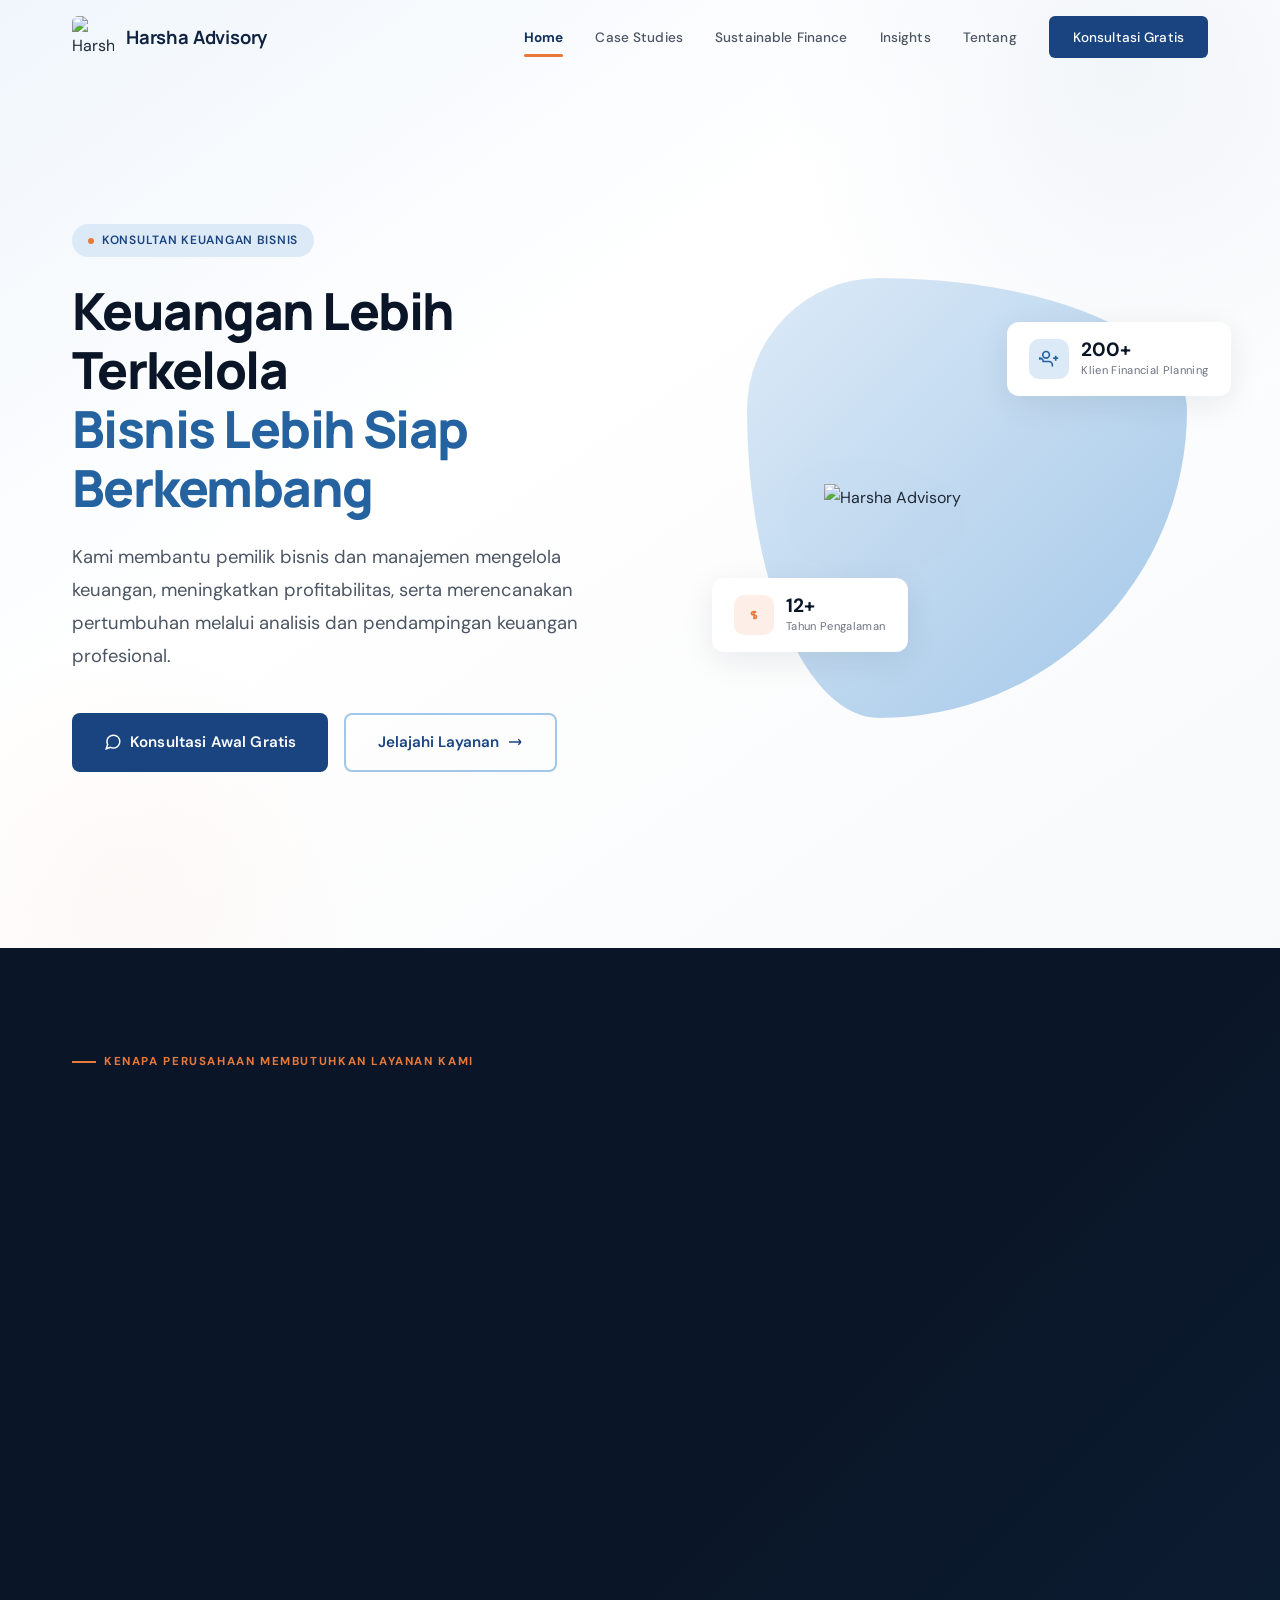
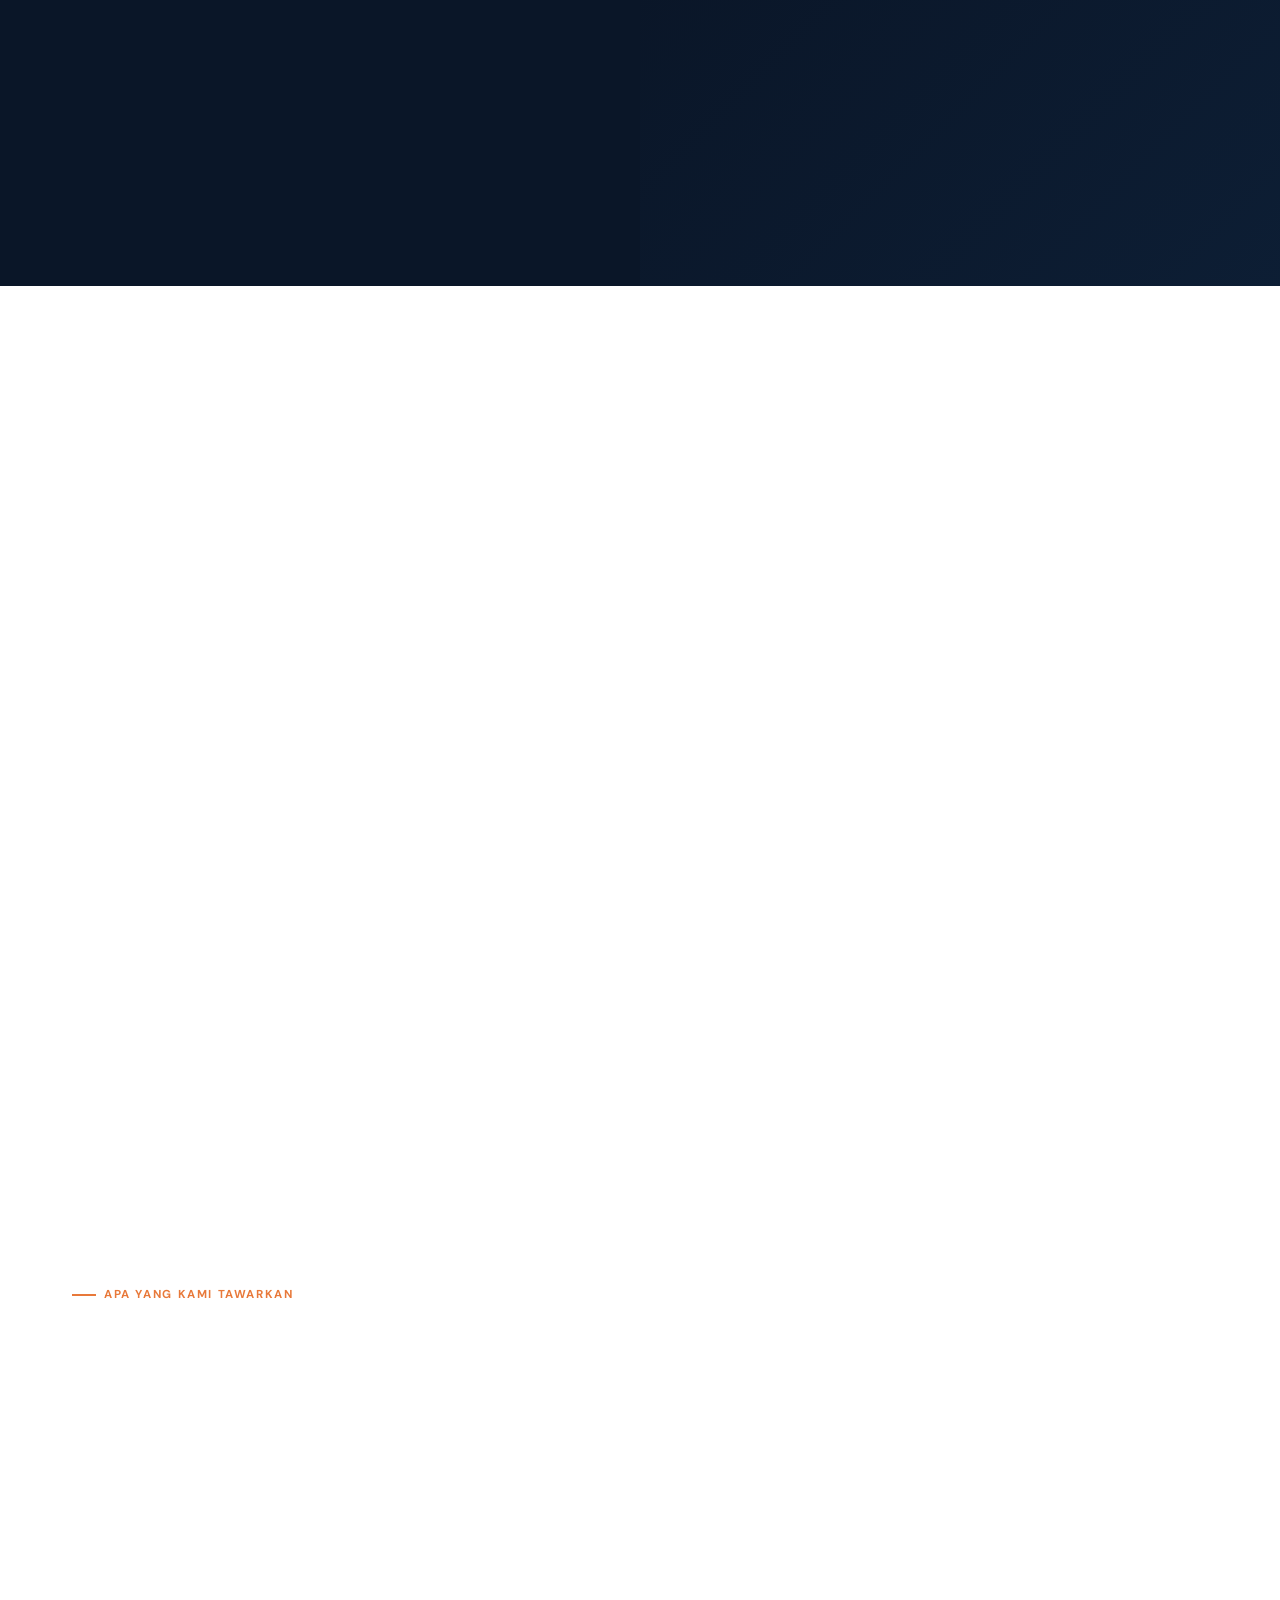
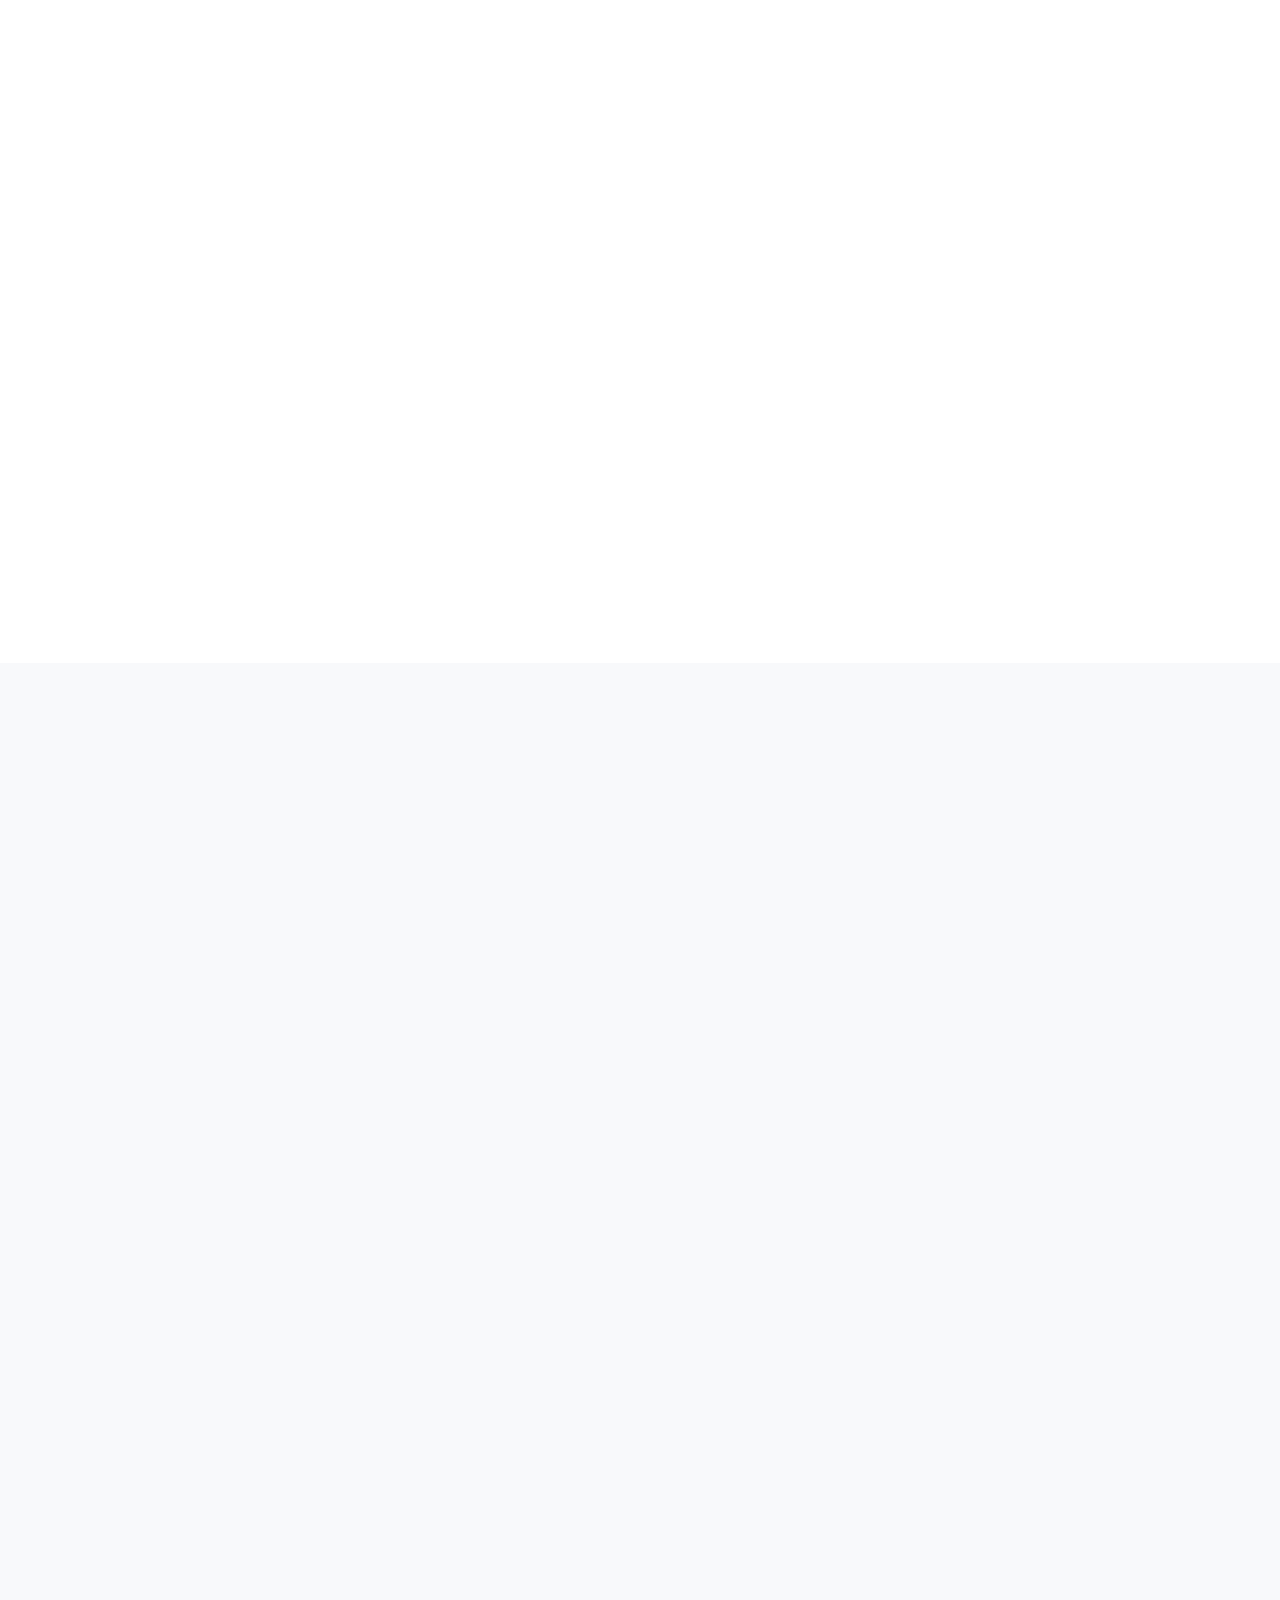
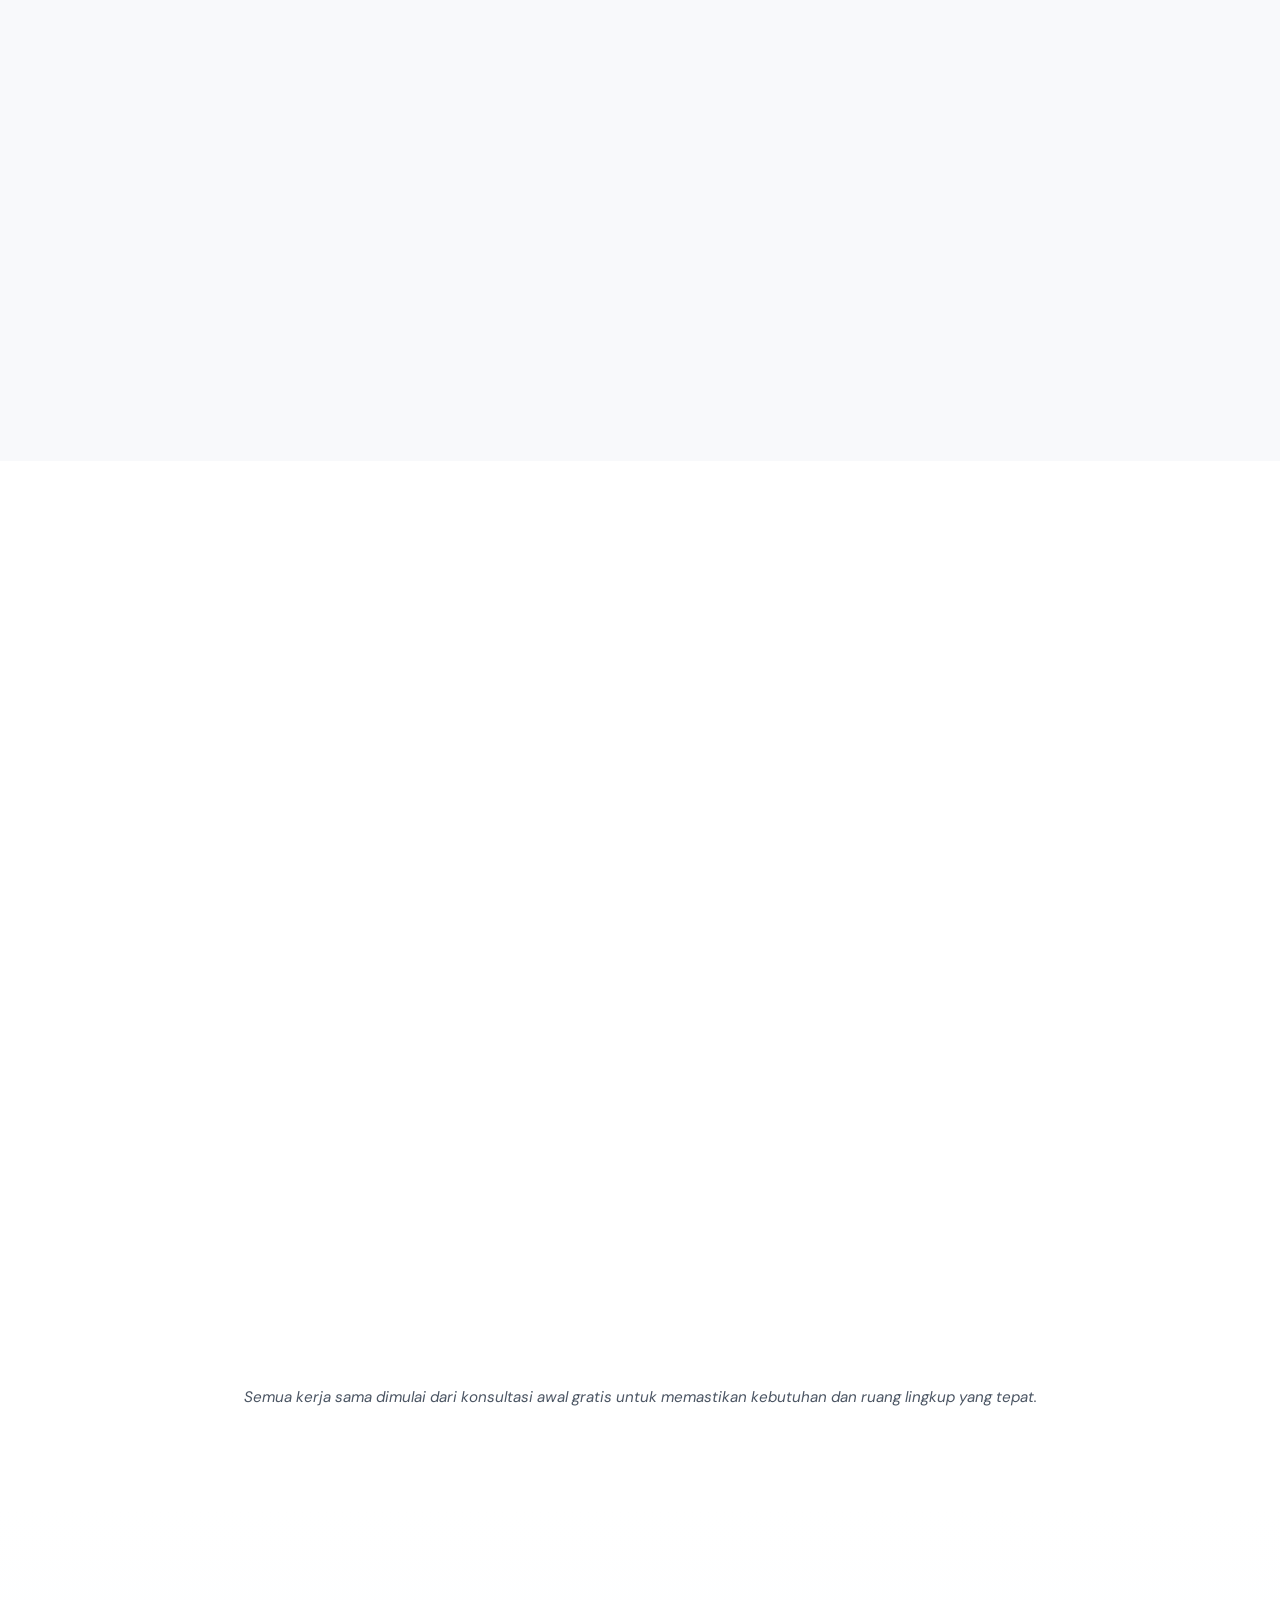
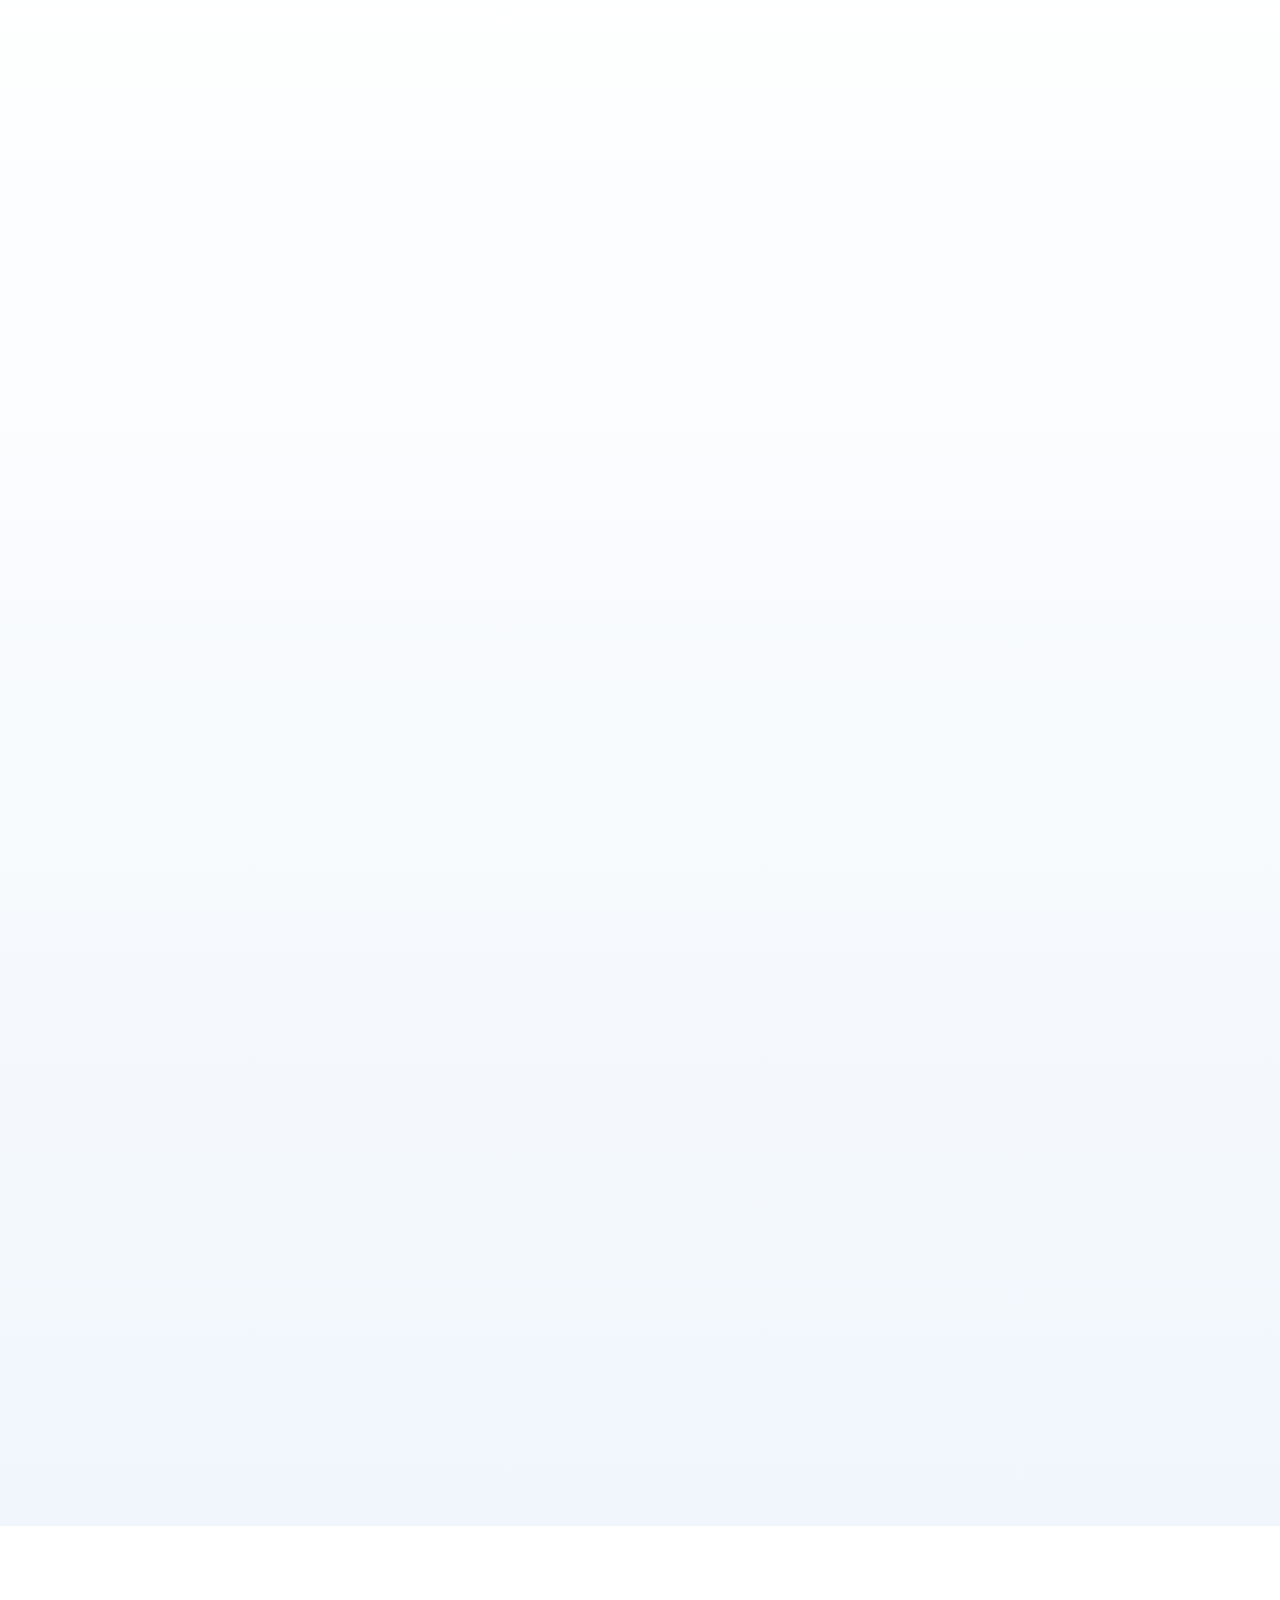
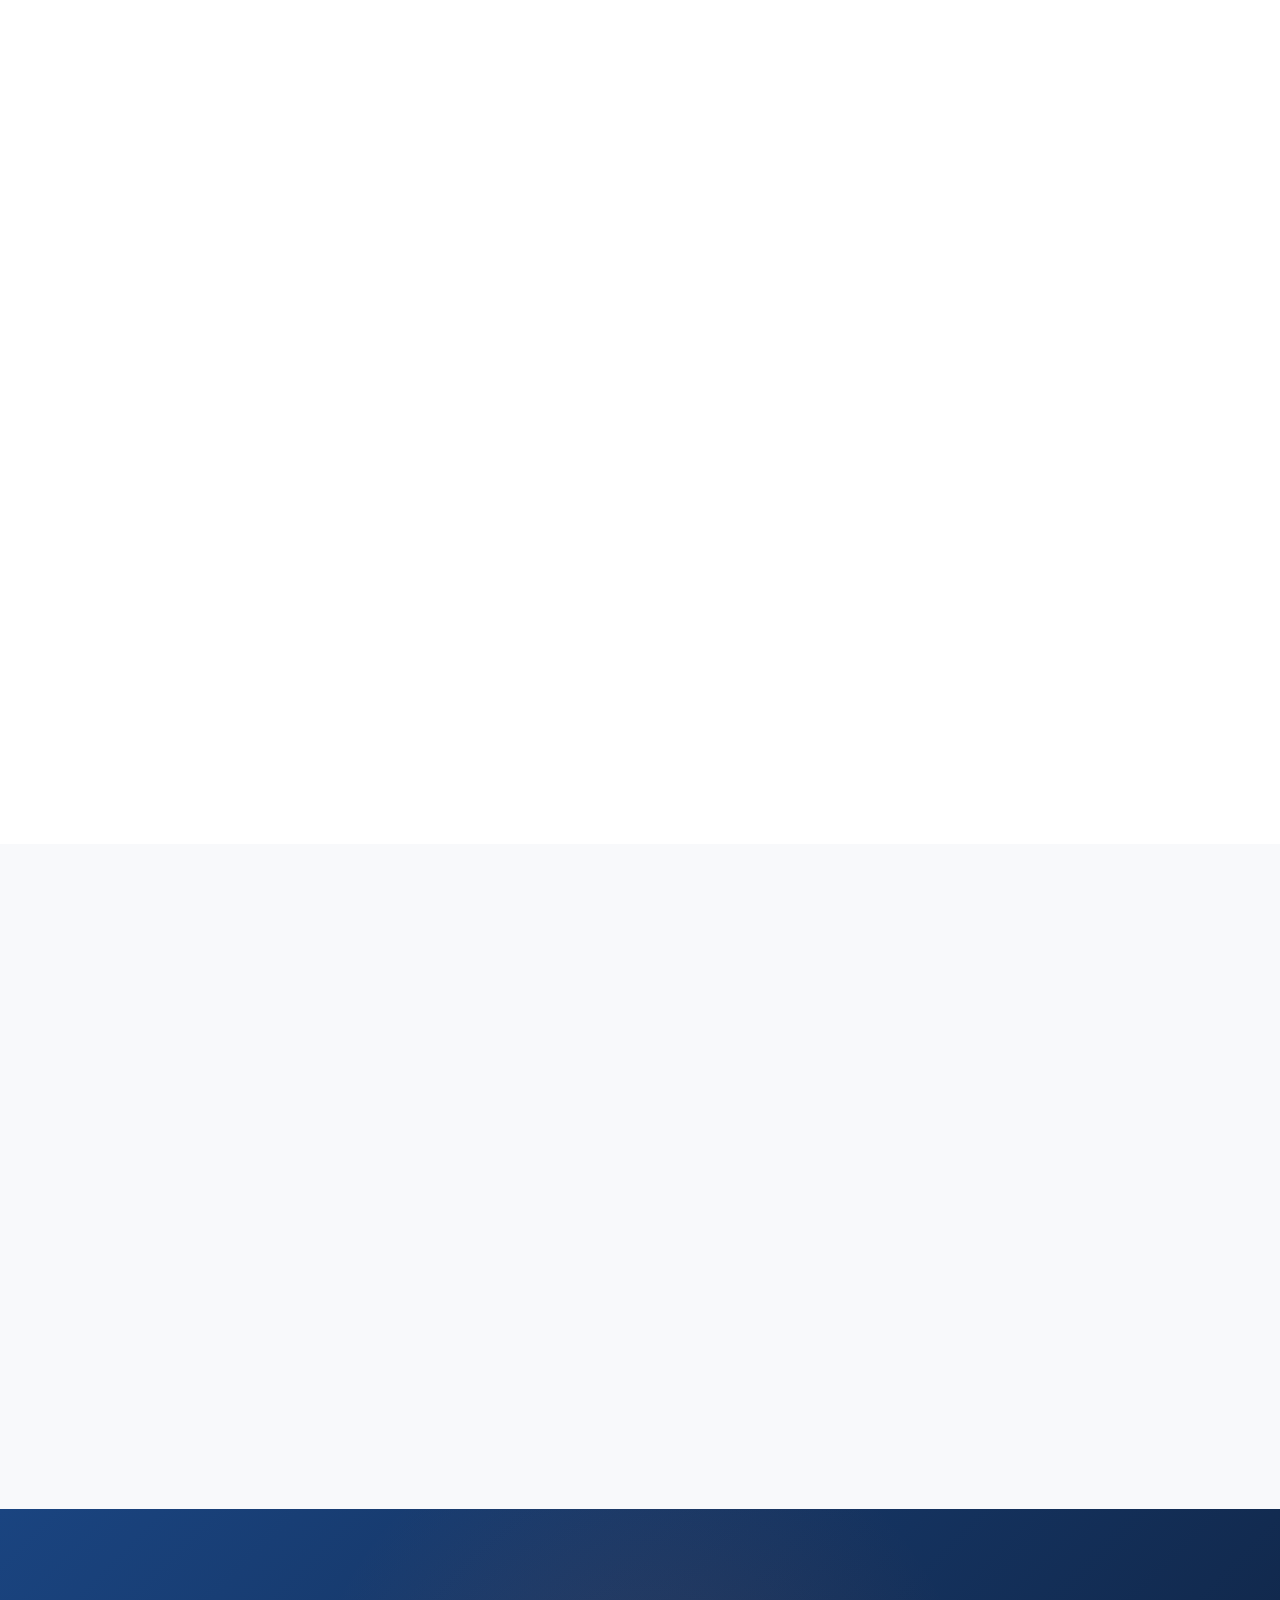
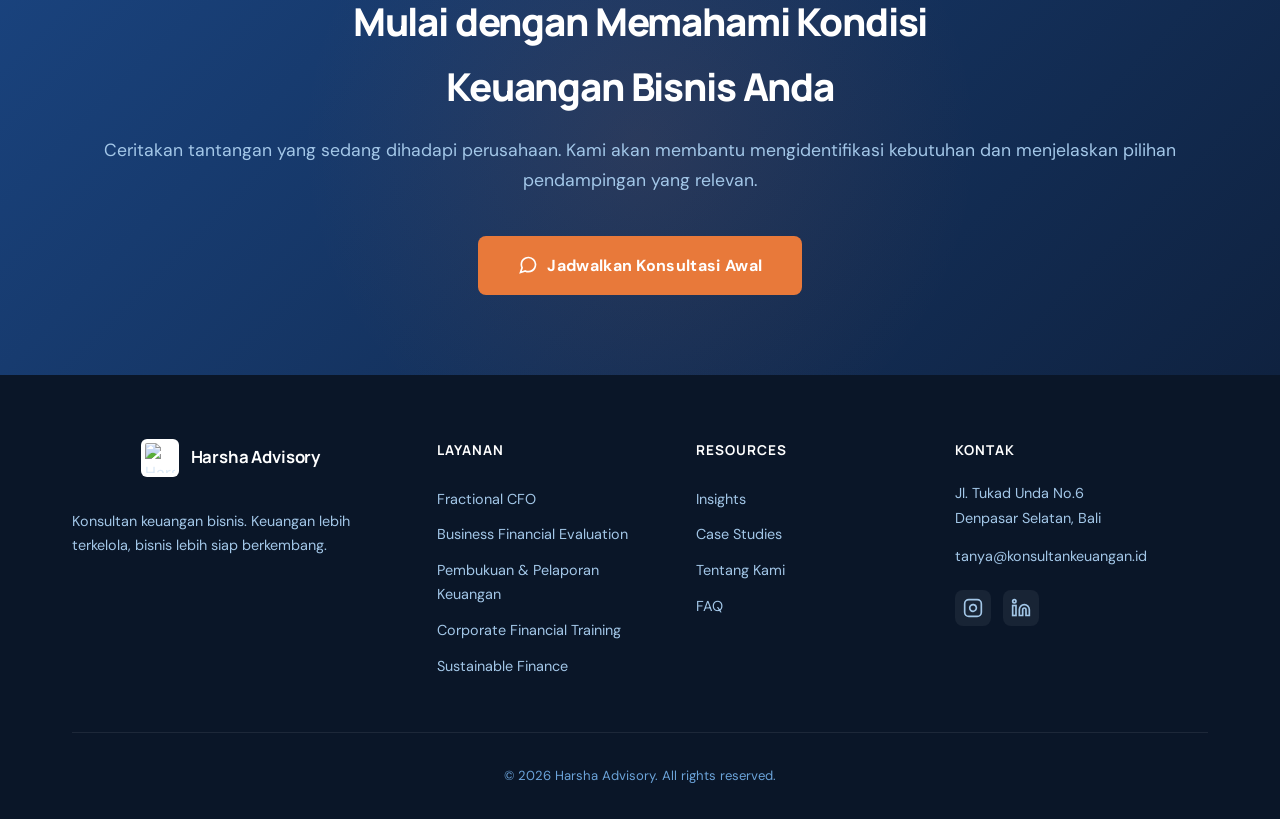
==== commit 4ba5c8d7: "Hapus titik di akhir judul dan bagian Batasan Layanan Kami - Hapus titik di akhir semua judul; judul" ====
--- a/index.html
+++ b/index.html
@@ -53,7 +53,7 @@
     <div class="hero-inner">
       <div class="hero-content">
         <div class="hero-badge">Konsultan Keuangan Bisnis</div>
-        <h1>Keuangan Lebih Terkelola. <em>Bisnis Lebih Siap Berkembang.</em></h1>
+        <h1>Keuangan Lebih Terkelola<br><em>Bisnis Lebih Siap Berkembang</em></h1>
         <p>Kami membantu pemilik bisnis dan manajemen mengelola keuangan, meningkatkan profitabilitas, serta merencanakan pertumbuhan melalui analisis dan pendampingan keuangan profesional.</p>
         <div class="hero-buttons">
           <a href="https://wa.me/6289673144112?text=Halo%20Harsha%20Advisory%2C%20saya%20ingin%20konsultasi%20tentang%20keuangan%20bisnis%20saya." target="_blank" rel="noopener" class="btn-primary">
@@ -193,7 +193,7 @@
     <div class="container">
       <div class="solution-header fade-up">
         <div class="section-label">Pendekatan Kami</div>
-        <h2 class="section-title">Pendekatan yang Jelas. Rekomendasi yang Bisa Dijalankan.</h2>
+        <h2 class="section-title">Pendekatan yang Jelas<br>Rekomendasi yang Bisa Dijalankan</h2>
         <p class="section-desc">Setiap bisnis memiliki tantangan yang berbeda. Karena itu, kami memulai dengan memahami kebutuhan perusahaan, menganalisis data yang relevan, lalu menyusun rekomendasi yang dapat diterapkan.</p>
       </div>
       <div class="methodology-list">
@@ -277,55 +277,6 @@
         </div>
       </div>
       <p class="engagement-note">Semua kerja sama dimulai dari konsultasi awal gratis untuk memastikan kebutuhan dan ruang lingkup yang tepat.</p>
-    </div>
-  </section>
-
-  <!-- WHAT WE DON'T DO -->
-  <section class="what-we-dont">
-    <div class="container">
-      <div class="solution-header fade-up">
-        <div class="section-label">Transparansi</div>
-        <h2 class="section-title">Batasan Layanan Kami</h2>
-        <p class="section-desc">Untuk transparansi, berikut layanan yang <strong>tidak kami sediakan secara solo</strong>. Kami bermitra dengan spesialis qualified untuk area-area di bawah ini.</p>
-      </div>
-      <div class="wwd-grid">
-        <div class="wwd-item fade-up">
-          <div class="wwd-icon"><svg width="22" height="22" fill="none" stroke="currentColor" stroke-width="2" viewBox="0 0 24 24"><path d="M9 12l2 2 4-4m6 2a9 9 0 11-18 0 9 9 0 0118 0z"/></svg></div>
-          <div>
-            <h4>Audit Statutory &amp; Assurance</h4>
-            <p>Domain akuntan publik bersertifikat (KAP). Kami komplementer, banyak klien kami punya KAP untuk audit tahunan dan menggunakan layanan kami untuk evaluasi strategis.</p>
-          </div>
-        </div>
-        <div class="wwd-item fade-up">
-          <div class="wwd-icon"><svg width="22" height="22" fill="none" stroke="currentColor" stroke-width="2" viewBox="0 0 24 24"><path d="M9 12l2 2 4-4m6 2a9 9 0 11-18 0 9 9 0 0118 0z"/></svg></div>
-          <div>
-            <h4>Perpajakan Kompleks Lintas Yurisdiksi</h4>
-            <p>Untuk pajak dasar (PPh 21, 23, 4(2), PPN reguler) termasuk dalam layanan Fractional CFO. Untuk transfer pricing, sengketa pajak, atau restrukturisasi, kami bermitra dengan konsultan pajak bersertifikat.</p>
-          </div>
-        </div>
-        <div class="wwd-item fade-up">
-          <div class="wwd-icon"><svg width="22" height="22" fill="none" stroke="currentColor" stroke-width="2" viewBox="0 0 24 24"><path d="M9 12l2 2 4-4m6 2a9 9 0 11-18 0 9 9 0 0118 0z"/></svg></div>
-          <div>
-            <h4>Legal Advisory</h4>
-            <p>Kontrak, dispute, corporate restructuring legal, kami bermitra dengan pengacara korporat.</p>
-          </div>
-        </div>
-        <div class="wwd-item fade-up">
-          <div class="wwd-icon"><svg width="22" height="22" fill="none" stroke="currentColor" stroke-width="2" viewBox="0 0 24 24"><path d="M9 12l2 2 4-4m6 2a9 9 0 11-18 0 9 9 0 0118 0z"/></svg></div>
-          <div>
-            <h4>Full Sustainability Reporting</h4>
-            <p>TCFD, GRI full disclosure, atau POJK 51 compliance comprehensive, kami terintegrasi dengan consultant ESG bersertifikat. <a href="/sustainable-finance/">Lihat pendekatan ESG kami →</a></p>
-          </div>
-        </div>
-        <div class="wwd-item fade-up">
-          <div class="wwd-icon"><svg width="22" height="22" fill="none" stroke="currentColor" stroke-width="2" viewBox="0 0 24 24"><path d="M9 12l2 2 4-4m6 2a9 9 0 11-18 0 9 9 0 0118 0z"/></svg></div>
-          <div>
-            <h4>Manajemen Investasi Diskresioner</h4>
-            <p>Kami advisory only, kami bukan asset manager. Untuk mandate manajemen investasi, klien biasanya bekerja sama dengan manajer investasi atau private banker.</p>
-          </div>
-        </div>
-      </div>
-      <p class="wwd-note">Prinsip kami: <strong>expertise harus diperoleh, bukan diklaim.</strong> Tidak menerima engagement di area yang melampaui kompetensi internal tanpa mitra spesialis qualified.</p>
     </div>
   </section>
 
@@ -478,7 +429,7 @@
         </a>
         <a href="mailto:tanya@konsultankeuangan.id" class="cta-card fade-up">
           <div class="cta-card-icon"><svg width="28" height="28" fill="none" stroke="currentColor" stroke-width="2" viewBox="0 0 24 24"><path d="M3 8l7.89 5.26a2 2 0 002.22 0L21 8M5 19h14a2 2 0 002-2V7a2 2 0 00-2-2H5a2 2 0 00-2 2v10a2 2 0 002 2z"/></svg></div>
-          <h3>Punya Pertanyaan? Hubungi Kami.</h3>
+          <h3>Punya Pertanyaan? Hubungi Kami</h3>
           <p>Kirim pertanyaan singkat ke tanya@konsultankeuangan.id</p>
           <span class="cta-card-arrow">Kirim email →</span>
         </a>
@@ -489,7 +440,7 @@
   <!-- FINAL CTA -->
   <section class="cta-section">
     <div class="container">
-      <h2>Mulai dengan Memahami Kondisi<br>Keuangan Bisnis Anda.</h2>
+      <h2>Mulai dengan Memahami Kondisi<br>Keuangan Bisnis Anda</h2>
       <p>Ceritakan tantangan yang sedang dihadapi perusahaan. Kami akan membantu mengidentifikasi kebutuhan dan menjelaskan pilihan pendampingan yang relevan.</p>
       <a href="https://wa.me/6289673144112?text=Halo%20Harsha%20Advisory%2C%20saya%20ingin%20konsultasi%20tentang%20keuangan%20bisnis%20saya." target="_blank" rel="noopener" class="btn-cta">
         <svg width="20" height="20" fill="none" stroke="currentColor" stroke-width="2" viewBox="0 0 24 24"><path d="M21 11.5a8.38 8.38 0 01-.9 3.8 8.5 8.5 0 01-7.6 4.7 8.38 8.38 0 01-3.8-.9L3 21l1.9-5.7a8.38 8.38 0 01-.9-3.8 8.5 8.5 0 014.7-7.6 8.38 8.38 0 013.8-.9h.5a8.48 8.48 0 018 8v.5z"/></svg>
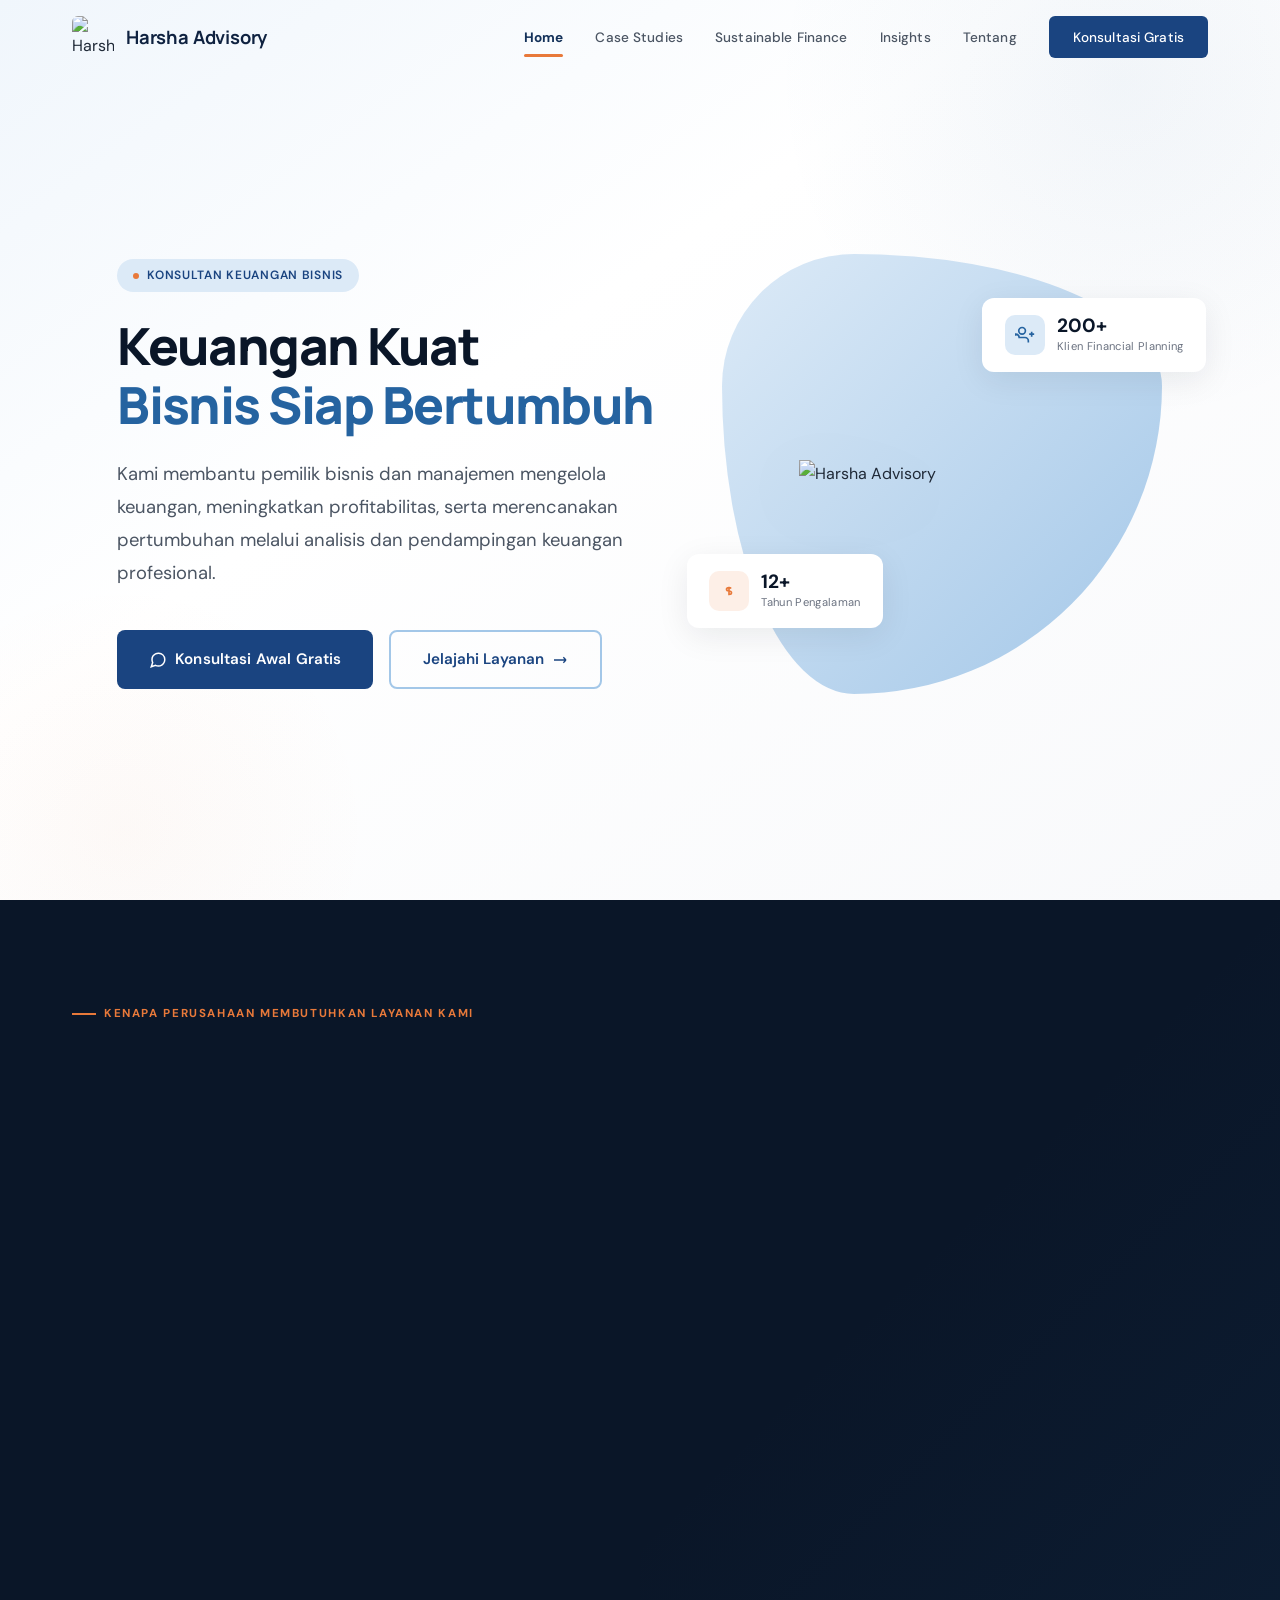
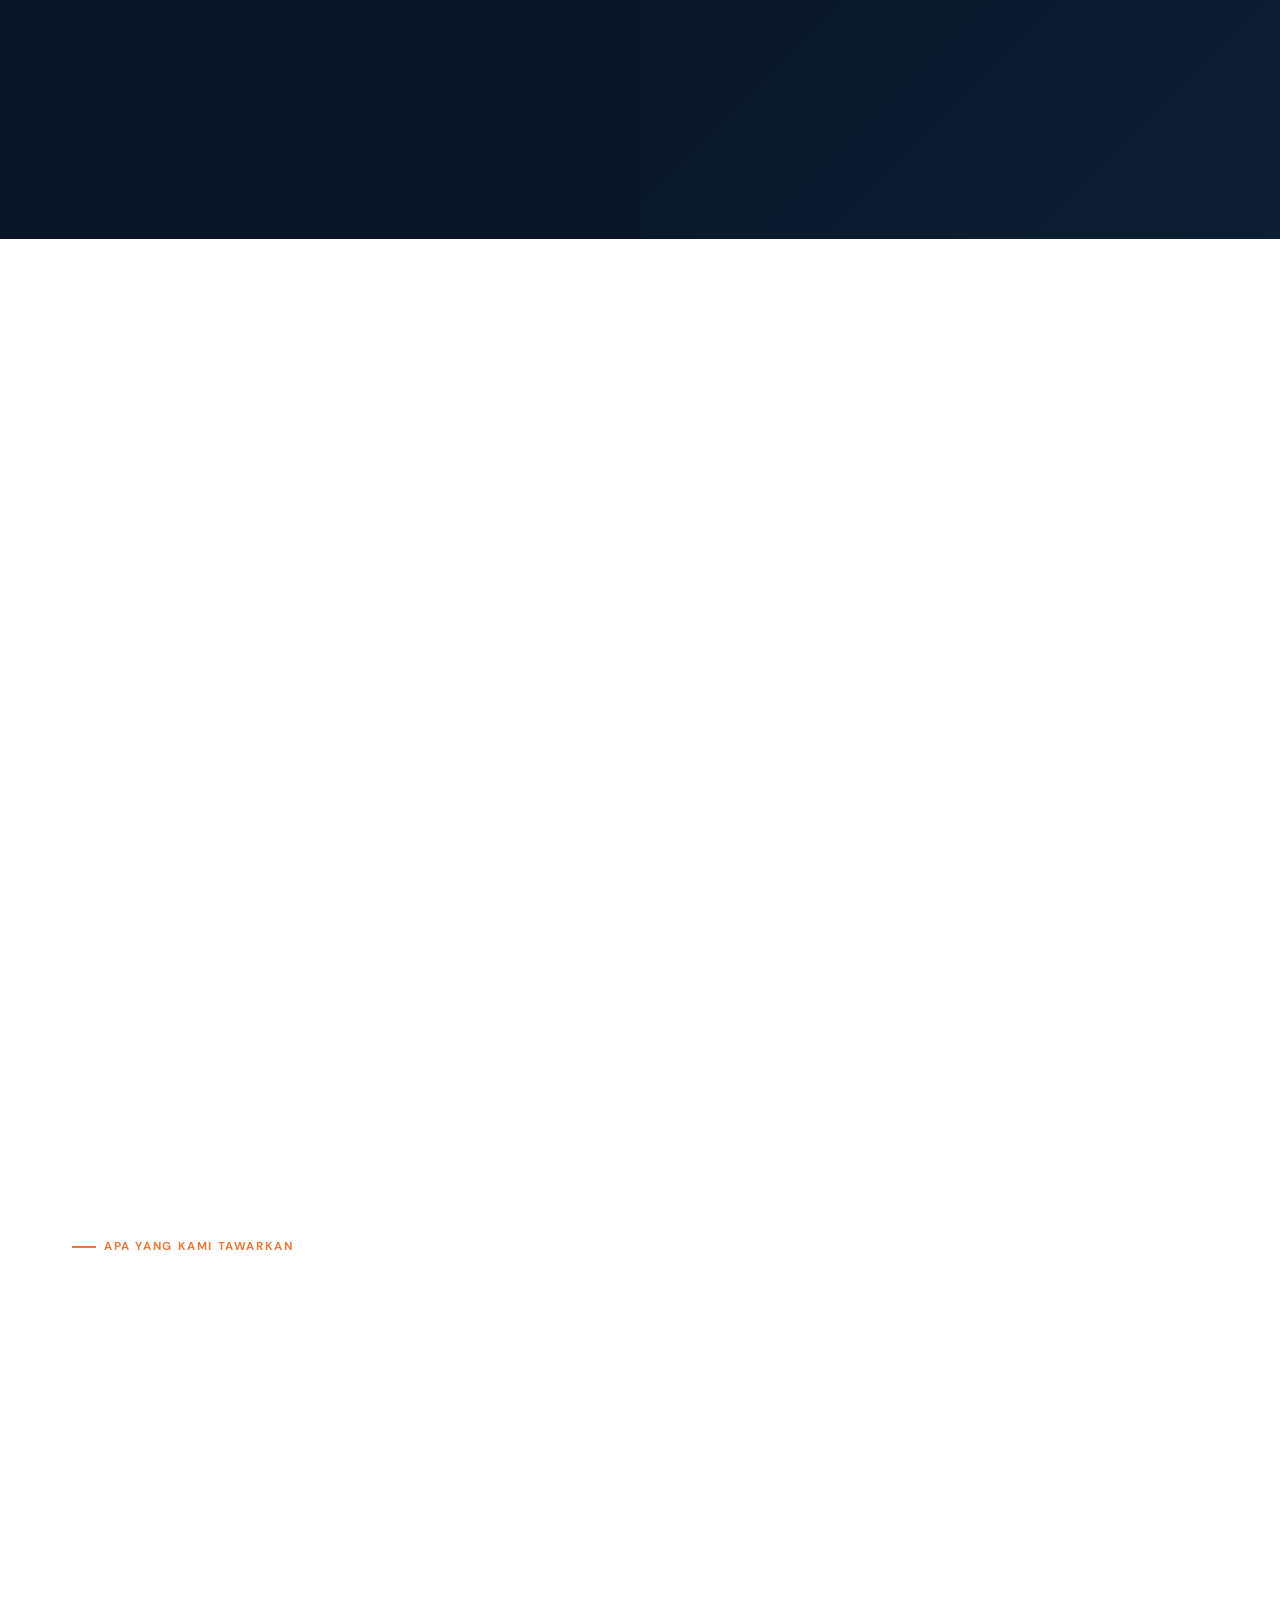
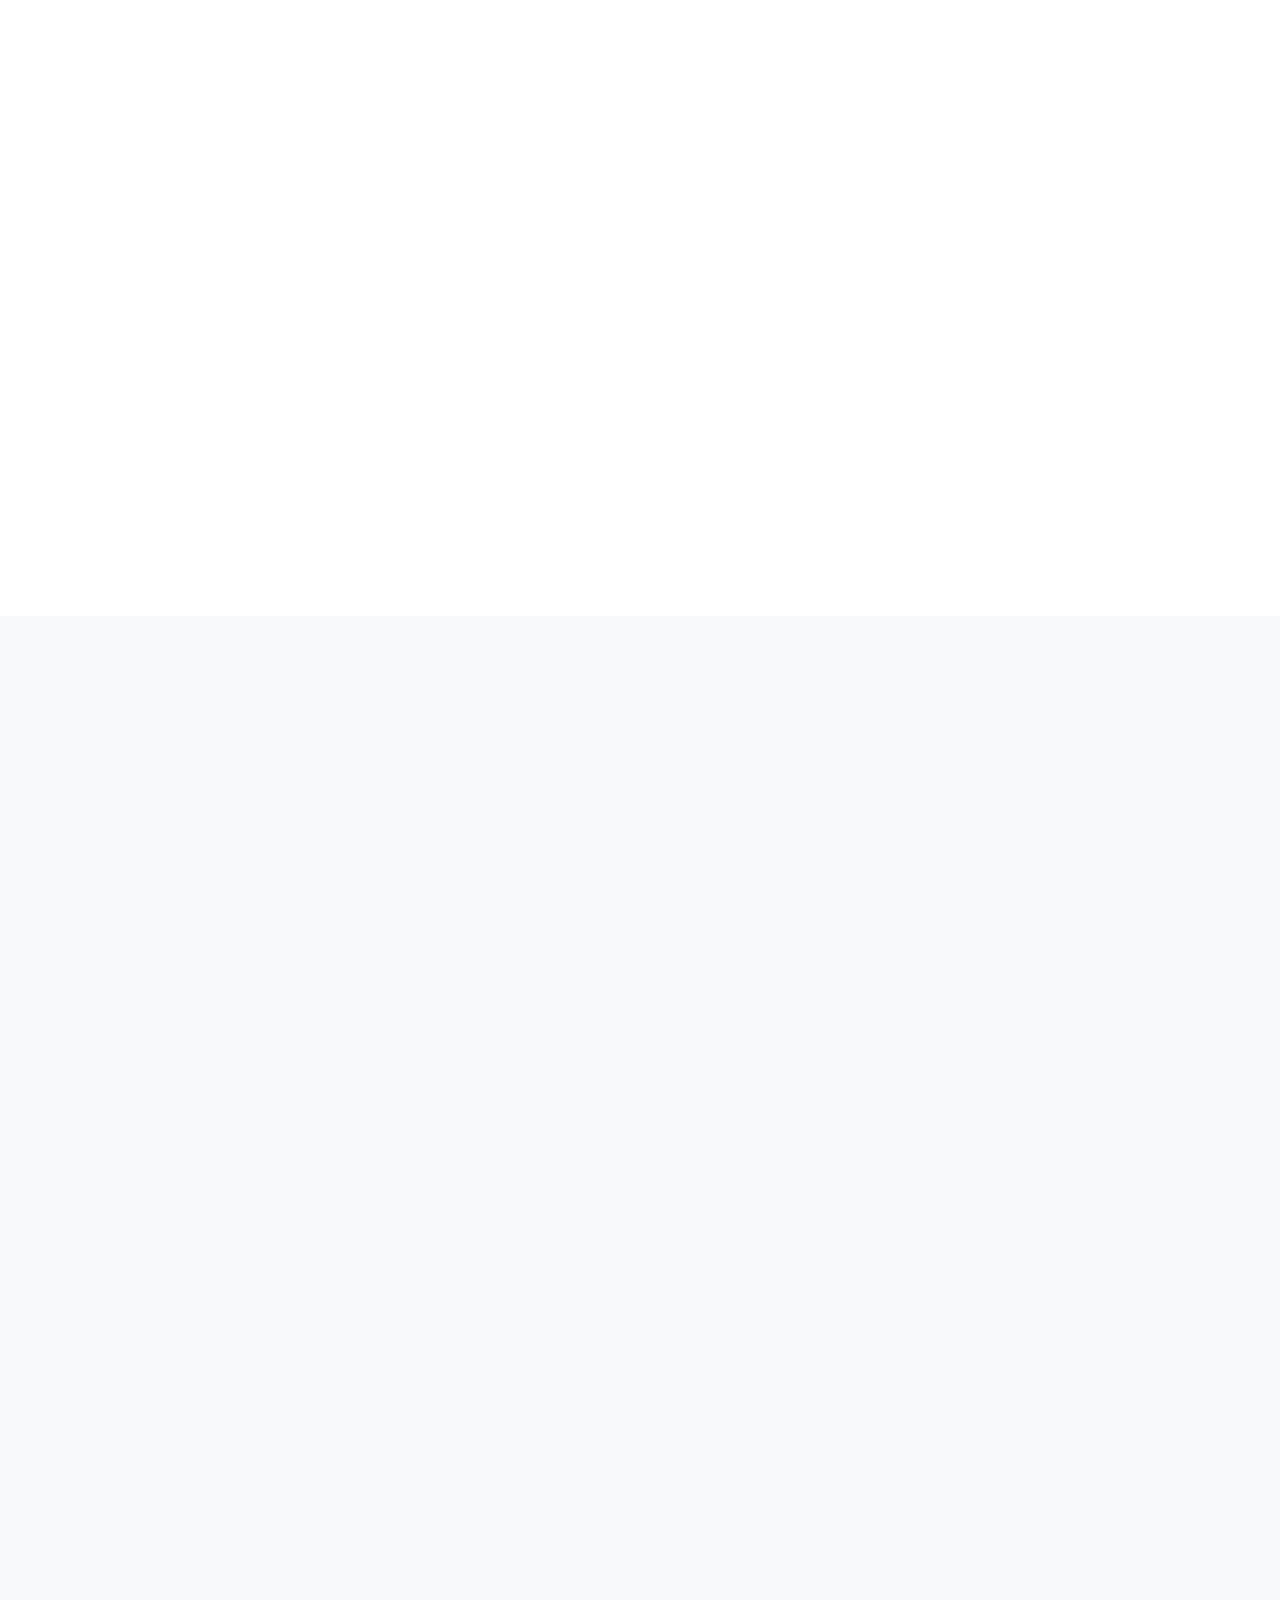
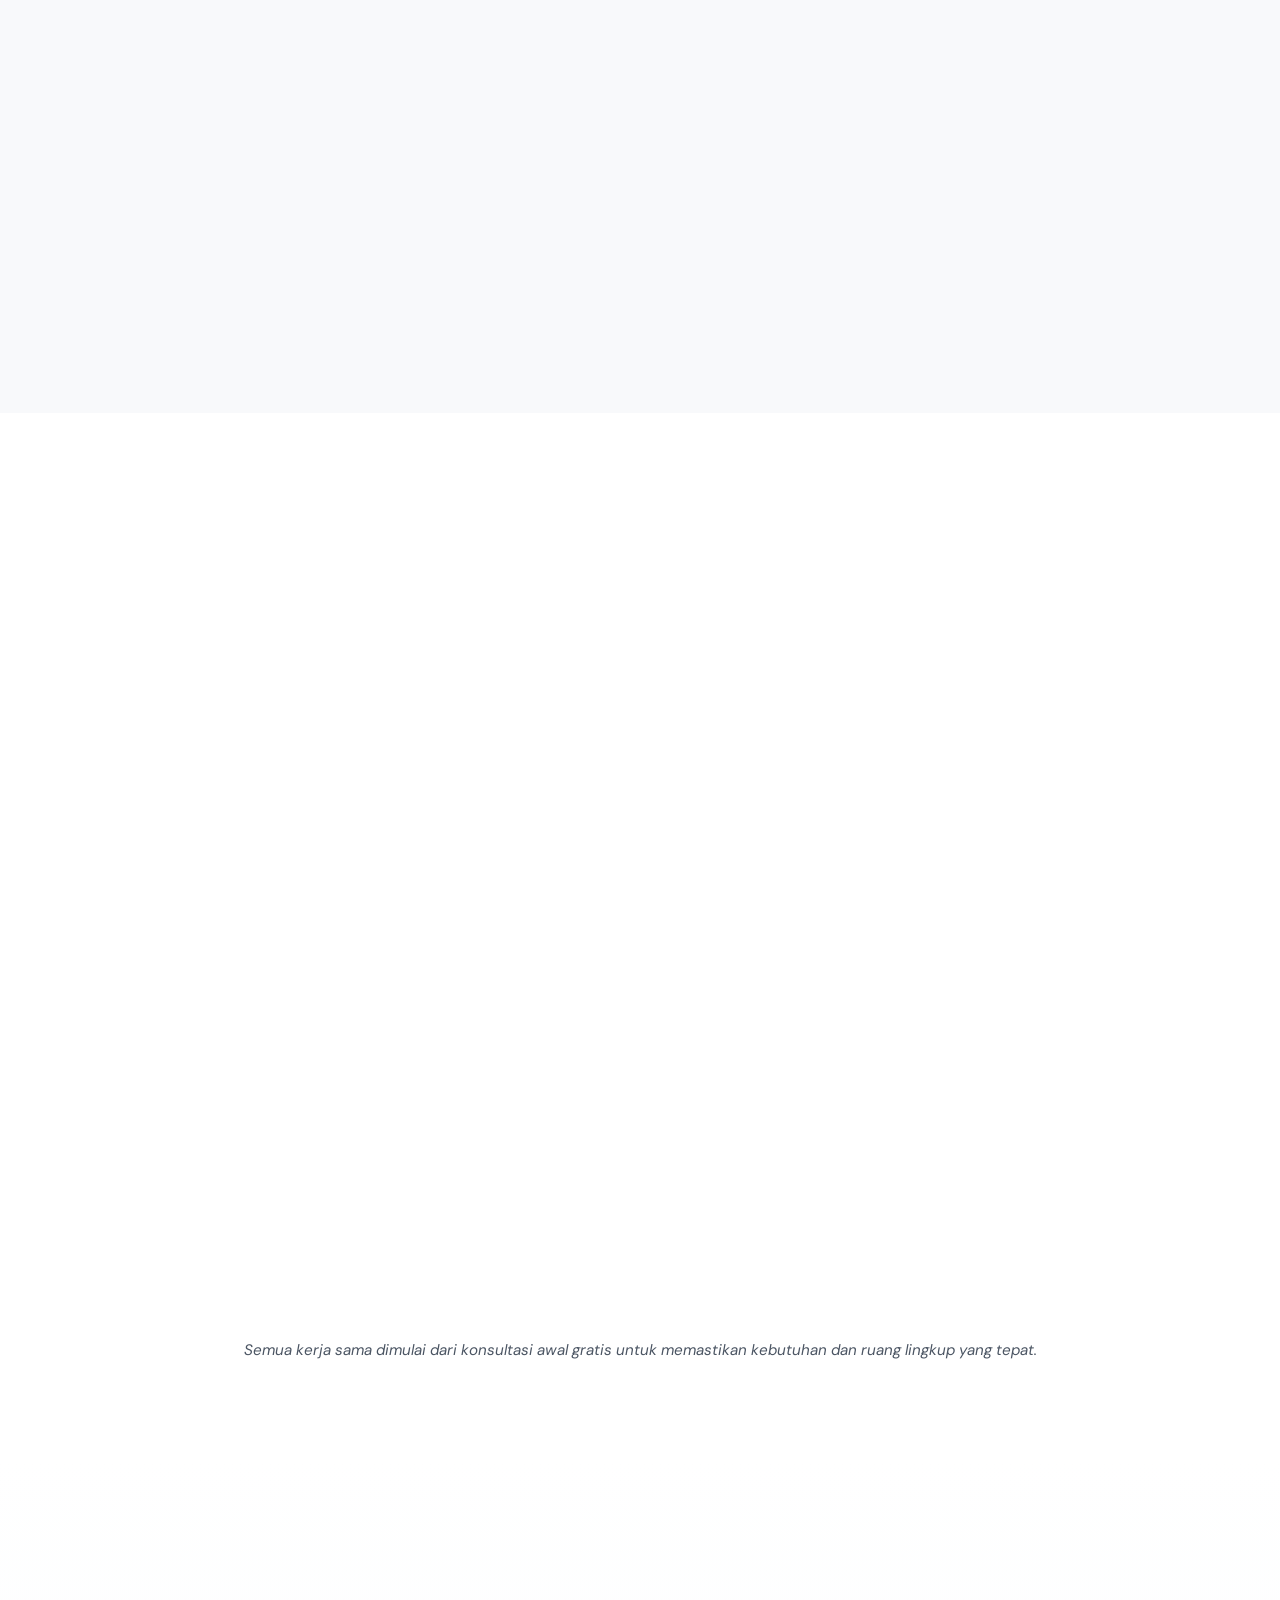
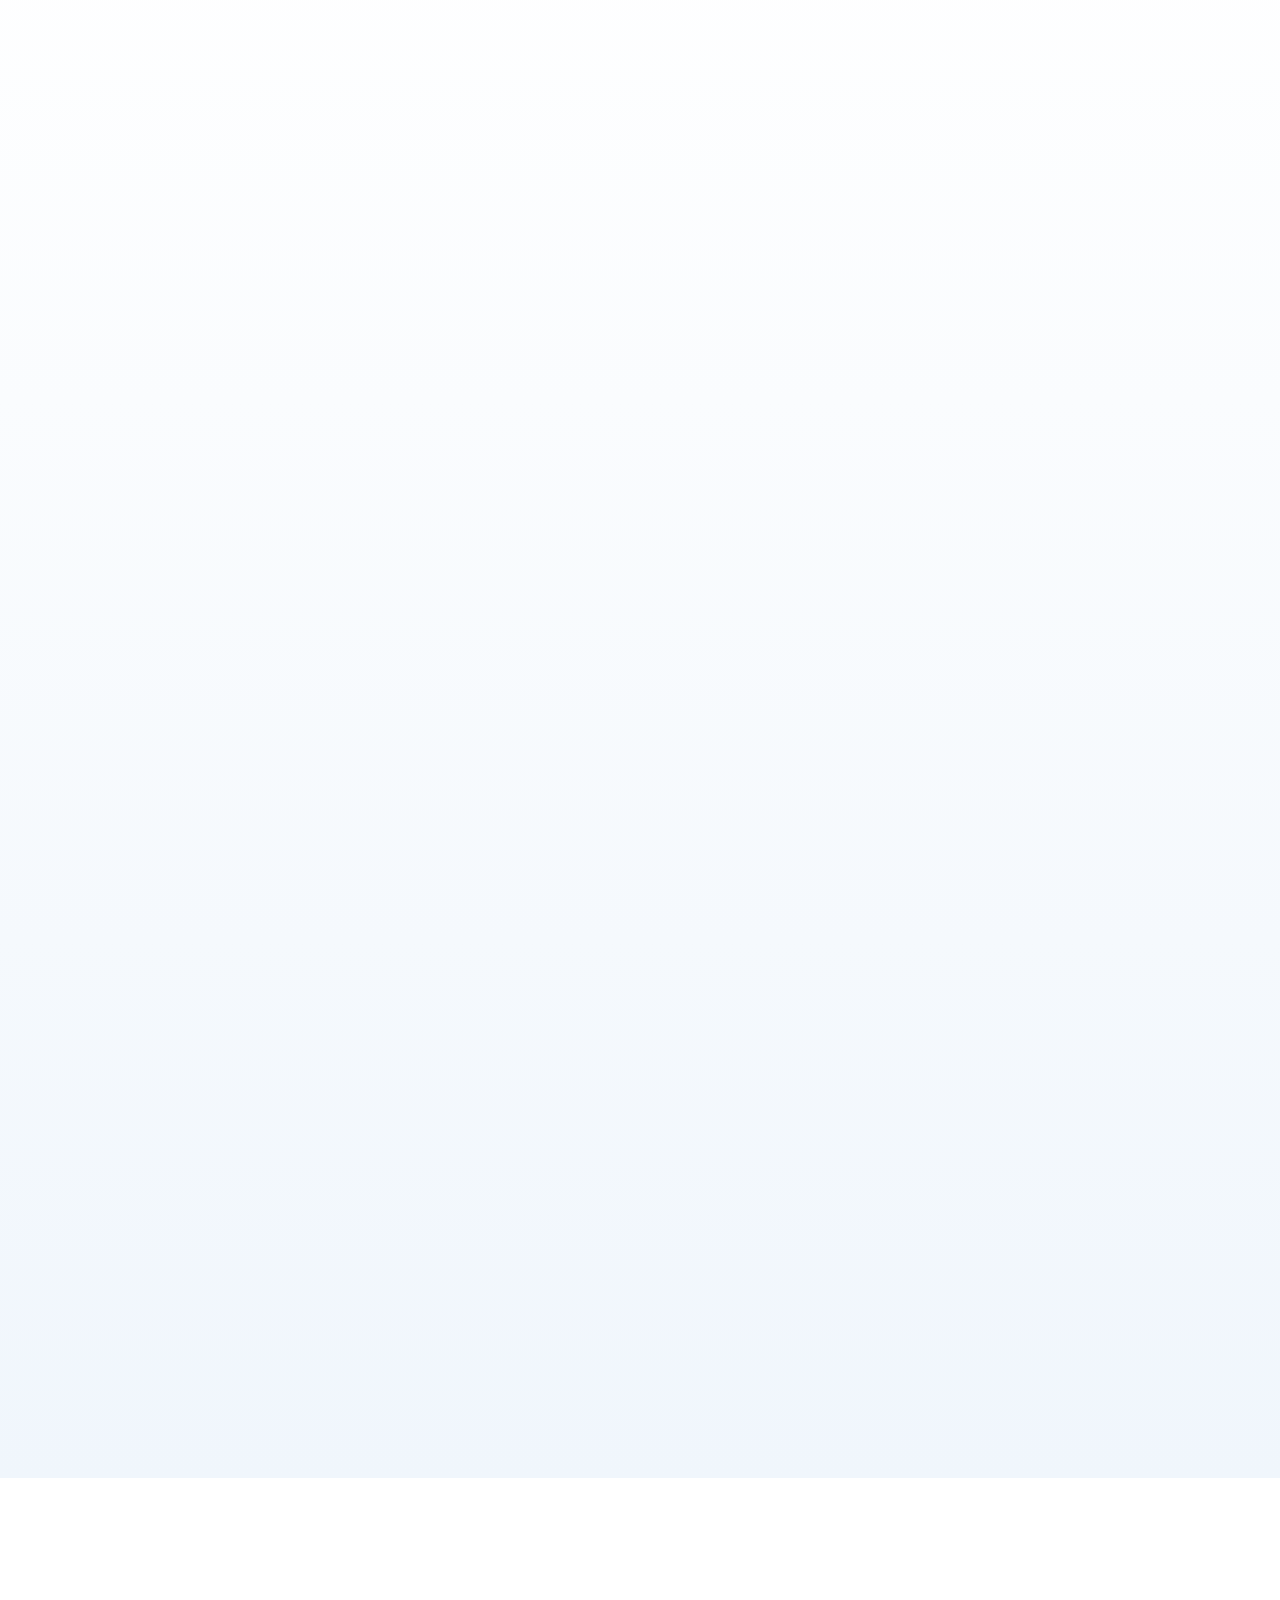
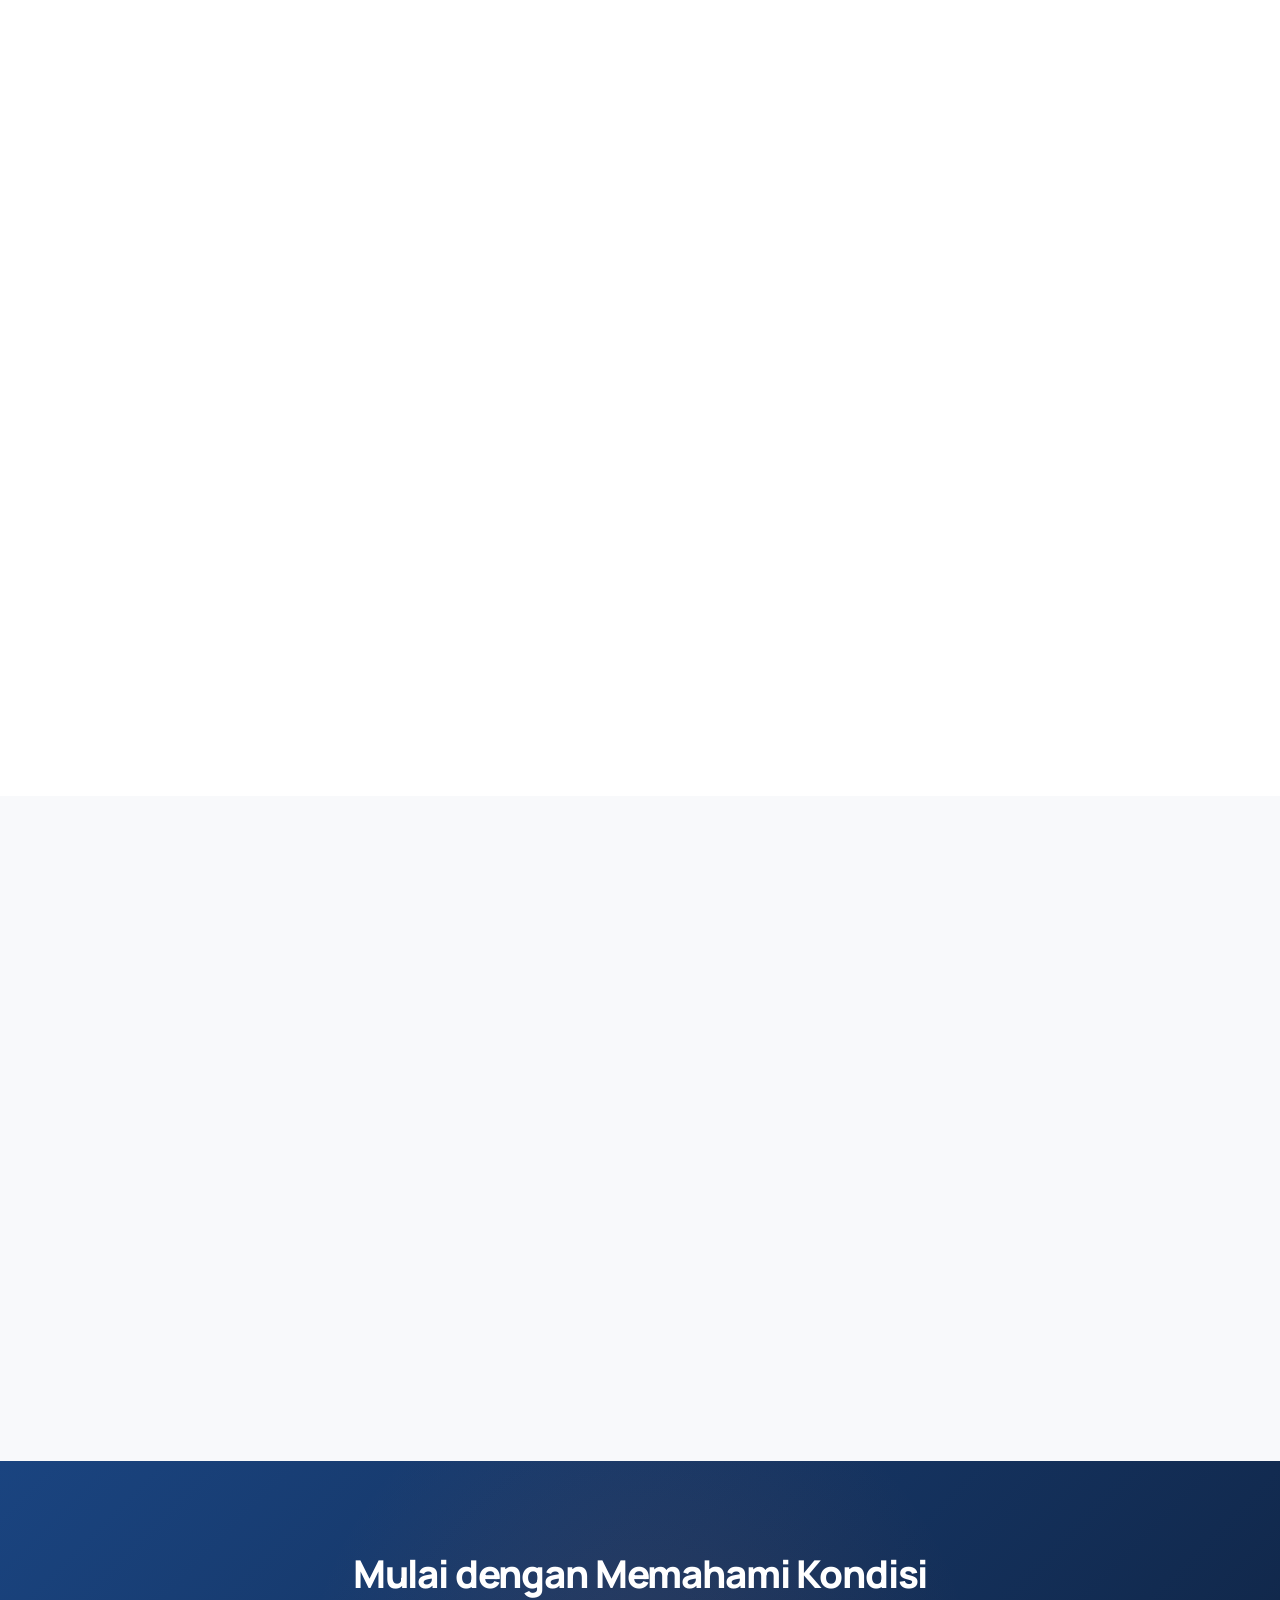
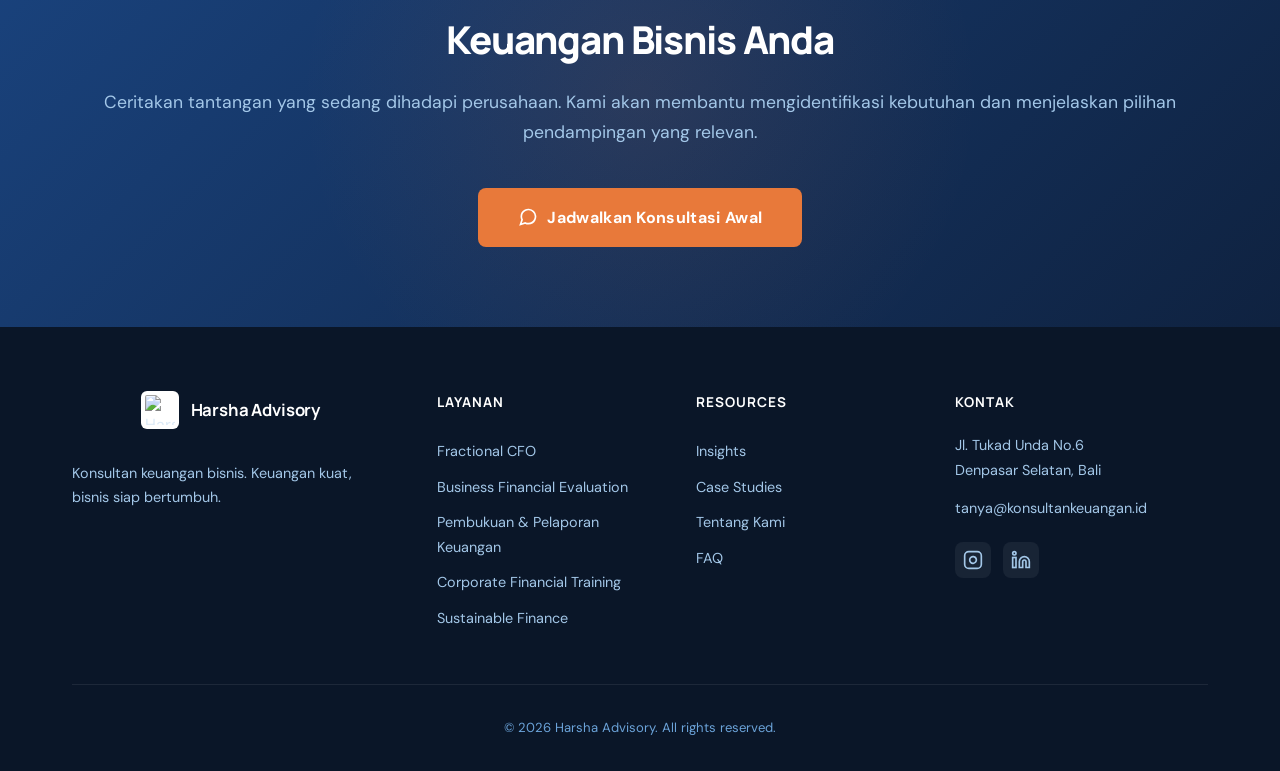
==== commit 514333d5: "Ganti tagline jadi "Keuangan Kuat, Bisnis Siap Bertumbuh" - Judul hero homepage, tagline footer, met" ====
--- a/index.html
+++ b/index.html
@@ -4,7 +4,7 @@
   <meta charset="UTF-8">
   <meta name="viewport" content="width=device-width, initial-scale=1.0">
   <title>Harsha Advisory | Konsultan Keuangan Bisnis</title>
-  <meta name="description" content="Keuangan lebih terkelola, bisnis lebih siap berkembang. Harsha Advisory membantu pemilik bisnis dan manajemen melalui Fractional CFO, evaluasi keuangan bisnis, pembukuan, dan pelatihan keuangan.">
+  <meta name="description" content="Keuangan kuat, bisnis siap bertumbuh. Harsha Advisory membantu pemilik bisnis dan manajemen melalui Fractional CFO, evaluasi keuangan bisnis, pembukuan, dan pelatihan keuangan.">
   <link rel="icon" href="assets/logo.png" type="image/png">
   <link rel="icon" type="image/png" sizes="32x32" href="/assets/favicon.png">
   <link rel="shortcut icon" href="/favicon.ico">
@@ -17,7 +17,7 @@
   <link rel="stylesheet" href="styles.css">
   <link rel="canonical" href="https://konsultankeuangan.id/">
   <meta property="og:title" content="Harsha Advisory | Konsultan Keuangan Bisnis">
-  <meta property="og:description" content="Keuangan lebih terkelola. Bisnis lebih siap berkembang.">
+  <meta property="og:description" content="Keuangan kuat, bisnis siap bertumbuh.">
   <meta property="og:type" content="website">
   <meta property="og:url" content="https://konsultankeuangan.id/">
   <meta property="og:image" content="https://konsultankeuangan.id/assets/logo.png">
@@ -53,7 +53,7 @@
     <div class="hero-inner">
       <div class="hero-content">
         <div class="hero-badge">Konsultan Keuangan Bisnis</div>
-        <h1>Keuangan Lebih Terkelola<br><em>Bisnis Lebih Siap Berkembang</em></h1>
+        <h1>Keuangan Kuat<br><em>Bisnis Siap Bertumbuh</em></h1>
         <p>Kami membantu pemilik bisnis dan manajemen mengelola keuangan, meningkatkan profitabilitas, serta merencanakan pertumbuhan melalui analisis dan pendampingan keuangan profesional.</p>
         <div class="hero-buttons">
           <a href="https://wa.me/6289673144112?text=Halo%20Harsha%20Advisory%2C%20saya%20ingin%20konsultasi%20tentang%20keuangan%20bisnis%20saya." target="_blank" rel="noopener" class="btn-primary">
@@ -458,7 +458,7 @@
             <img src="assets/logo.png" alt="Harsha Advisory">
             <span>Harsha Advisory</span>
           </div>
-          <p class="footer-tagline">Konsultan keuangan bisnis. Keuangan lebih terkelola, bisnis lebih siap berkembang.</p>
+          <p class="footer-tagline">Konsultan keuangan bisnis. Keuangan kuat, bisnis siap bertumbuh.</p>
         </div>
         <div class="footer-col">
           <h5>Layanan</h5>
